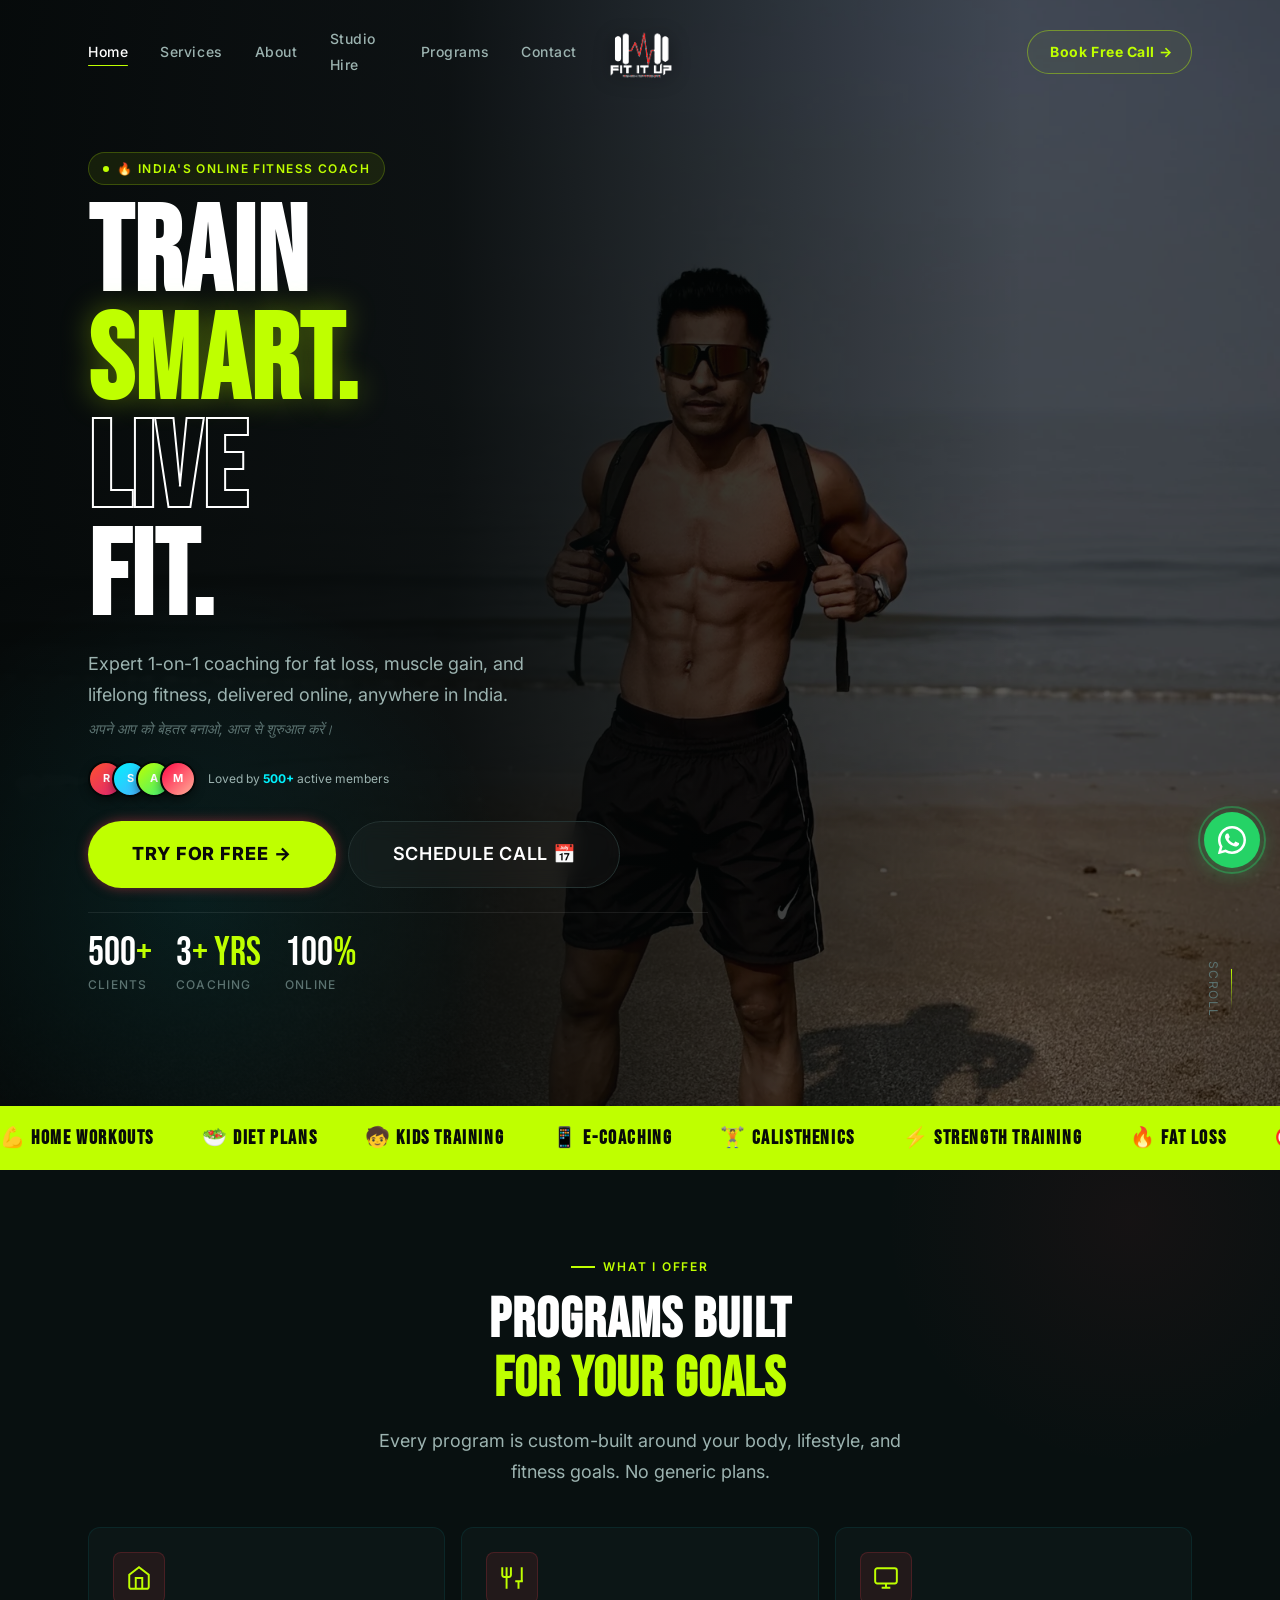
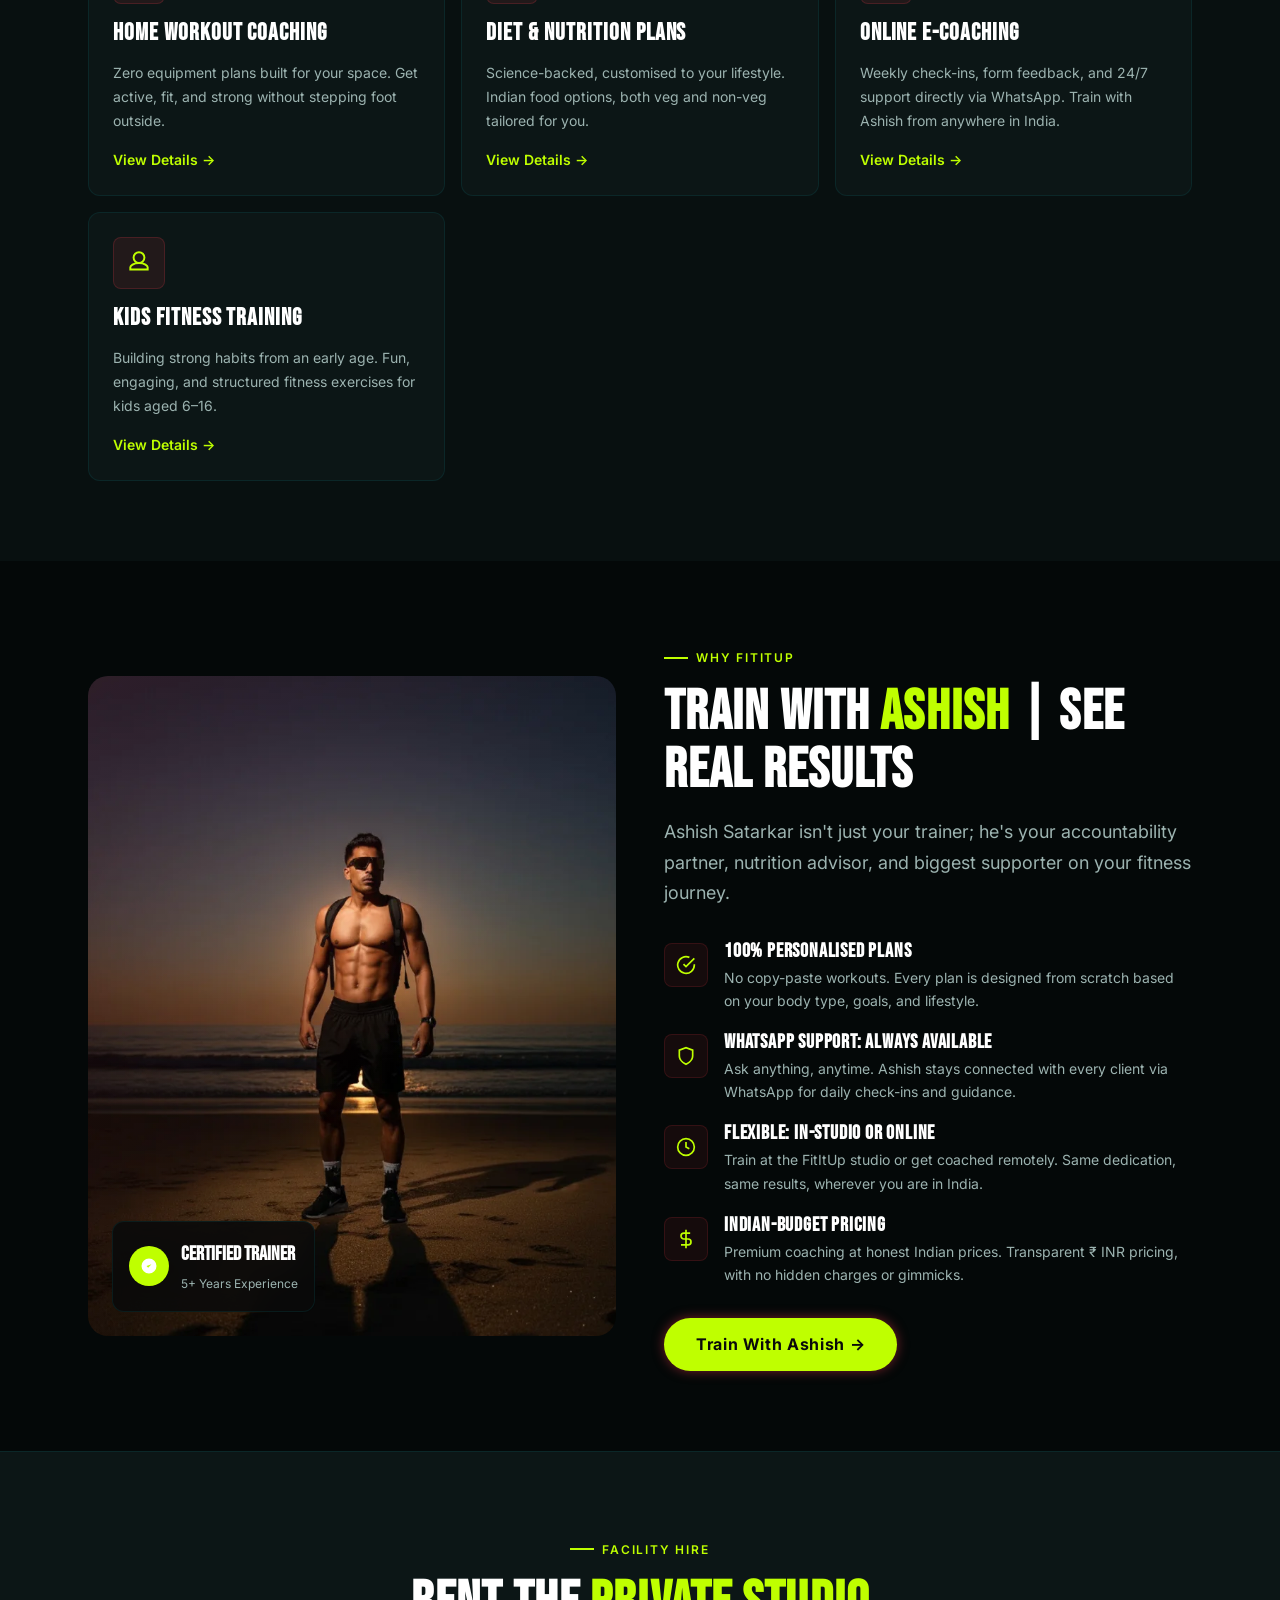
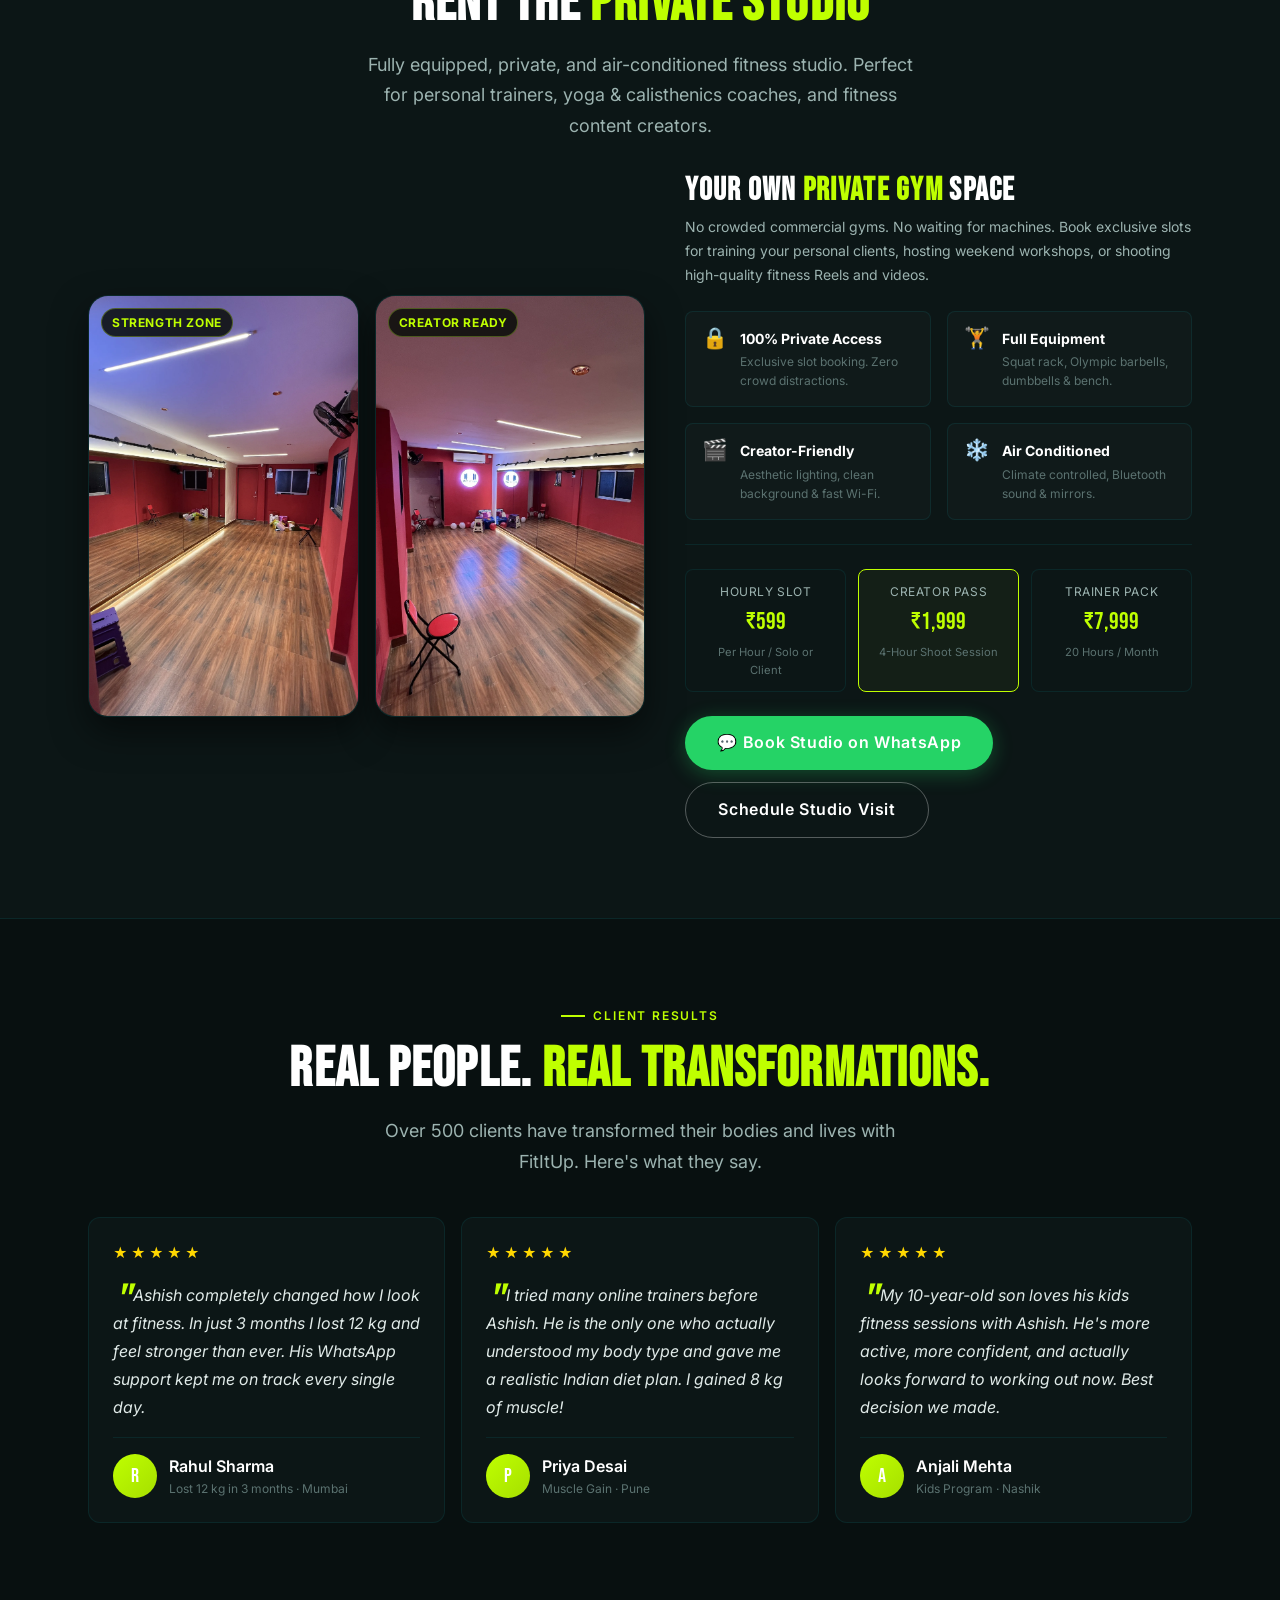
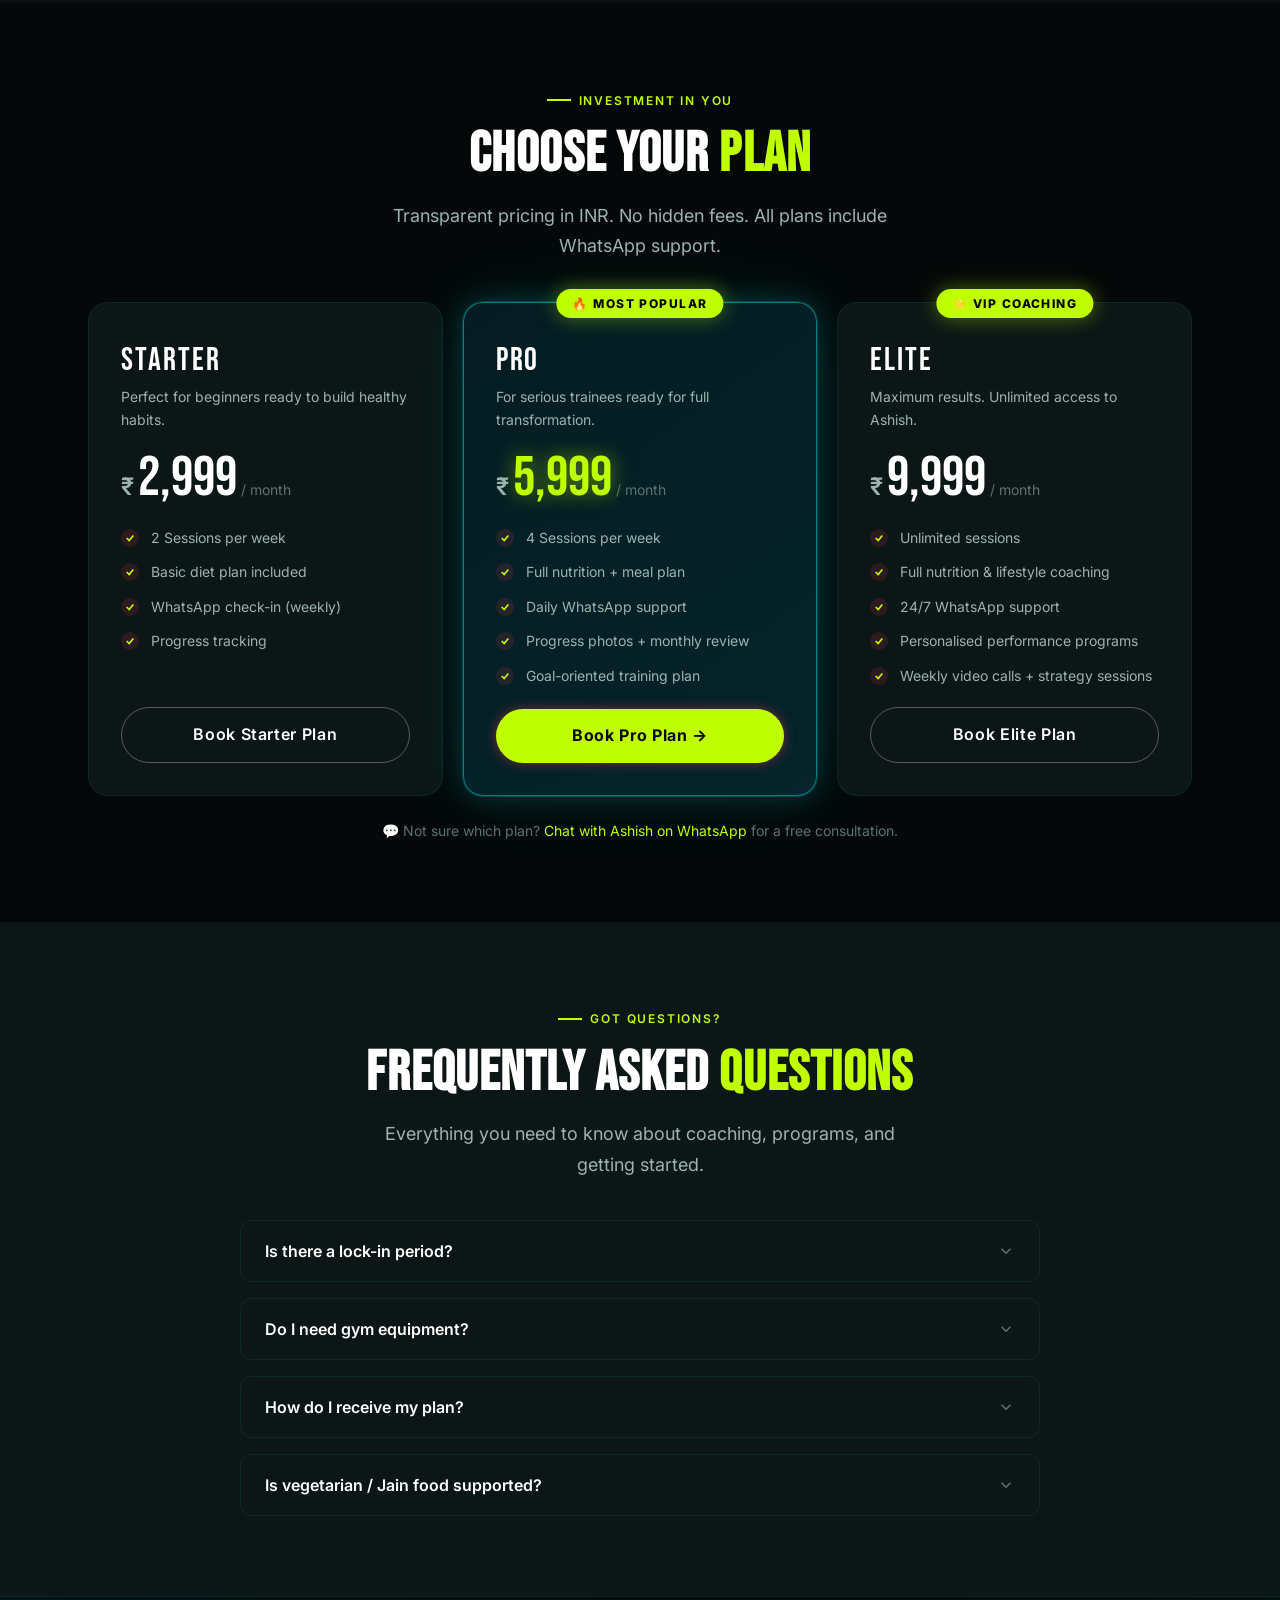
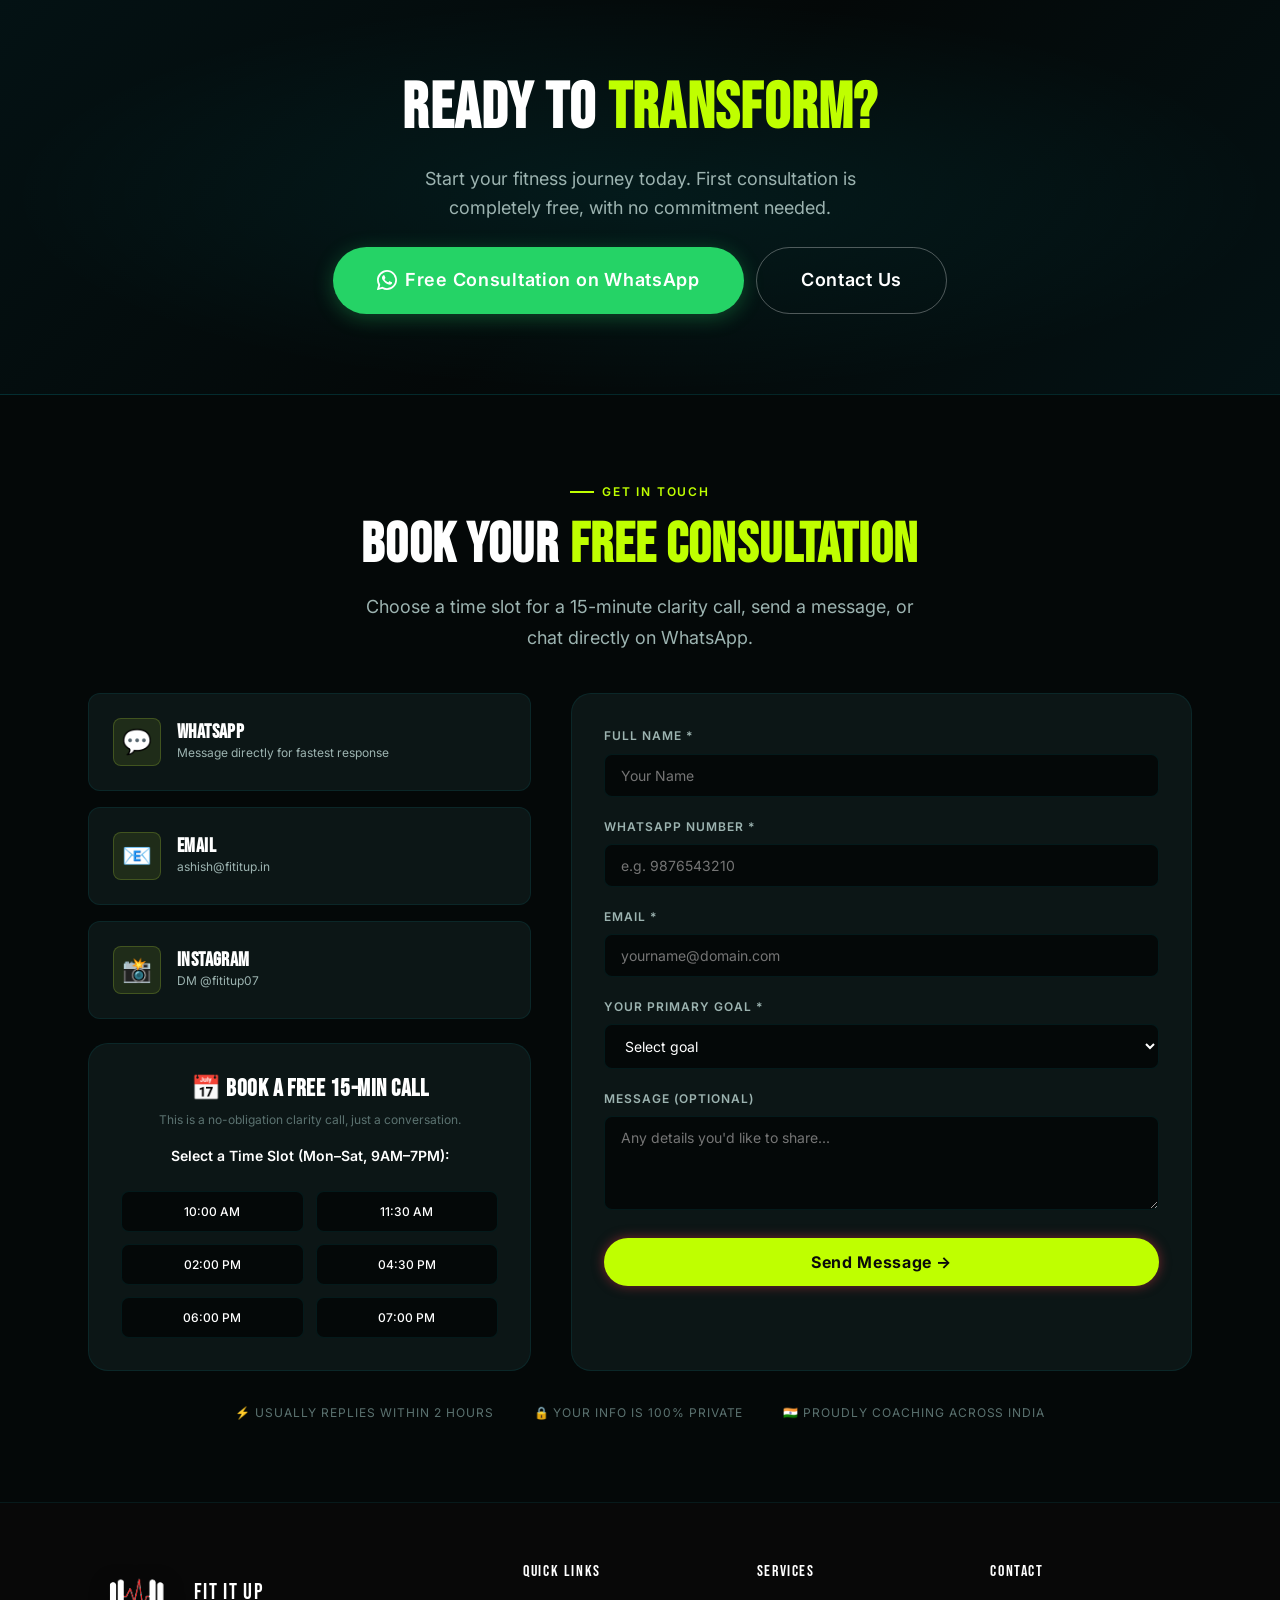
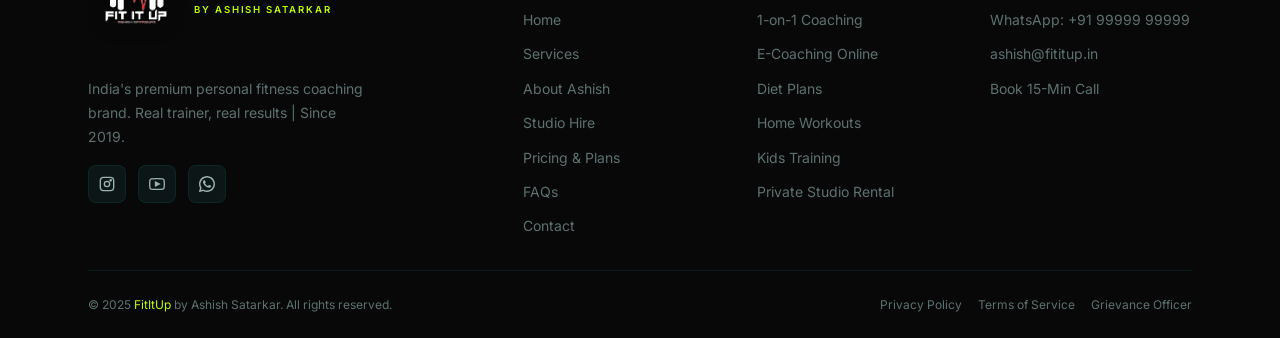
==== index.html @ cb37af74 "Permanently remove opacity 0 so Pricing cards and FAQ items are always 100% visible" ====
<!DOCTYPE html>
<html lang="en">
<head>
  <meta charset="UTF-8" />
  <meta name="viewport" content="width=device-width, initial-scale=1" />
  <meta name="description" content="FitItUp | Personal fitness coaching by Ashish Satarkar. 1-on-1 training, diet plans, home workouts, and e-coaching in India. Start your transformation today." />
  <meta name="keywords" content="personal trainer India, fitness coach, gym trainer, diet plan, home workout, e-coaching, kids fitness, Ashish Satarkar" />
  <meta property="og:title" content="FIT IT UP | Train With Ashish Satarkar" />
  <meta property="og:description" content="India's premium personal fitness coaching brand. Real results, real trainer." />
  <title>FIT IT UP | Personal Fitness Coaching by Ashish Satarkar</title>
  <link rel="preconnect" href="https://fonts.googleapis.com" />
  <link rel="preconnect" href="https://fonts.gstatic.com" crossorigin />
  <link href="https://fonts.googleapis.com/css2?family=Bebas+Neue&family=Inter:wght@300;400;500;600;700;800&display=swap" rel="stylesheet" />
  <link rel="stylesheet" href="style.css" />
</head>
<body>

<!-- ══════════════════════════════════════ NAVBAR ══ -->
<nav class="navbar navbar--transparent" id="navbar" role="navigation" aria-label="Main navigation">
  <div class="container navbar__inner">
    <a href="index.html" class="navbar__logo" aria-label="FitItUp Home">
      <div class="logo-mark" aria-hidden="true">
        <img src="images/fititup-logo.png" alt="Fit It Up Emblem" class="logo-img">
      </div>
    </a>

    <ul class="navbar__links" role="list">
      <li><a href="#hero" class="active">Home</a></li>
      <li><a href="#services">Services</a></li>
      <li><a href="#about">About</a></li>
      <li><a href="#studio">Studio Hire</a></li>
      <li><a href="#pricing">Programs</a></li>
      <li><a href="#contact">Contact</a></li>
    </ul>

    <div class="navbar__cta">
      <a href="#contact" class="btn btn-primary btn-sm">Book Free Call</a>
    </div>

    <button class="navbar__hamburger" id="hamburger" aria-label="Open menu" aria-expanded="false" aria-controls="mobile-menu">
      <span class="hamburger-line"></span>
      <span class="hamburger-line"></span>
      <span class="hamburger-line"></span>
    </button>
  </div>
</nav>

<!-- ══════════════════════════════════════ MOBILE MENU ══ -->
<div class="mobile-menu" id="mobile-menu" aria-hidden="true">
  <nav class="mobile-menu__nav">
    <a href="#hero" class="active">Home <span class="arrow">→</span></a>
    <a href="#services">Services <span class="arrow">→</span></a>
    <a href="#about">About <span class="arrow">→</span></a>
    <a href="#studio">Studio Hire <span class="arrow">→</span></a>
    <a href="#pricing">Programs <span class="arrow">→</span></a>
    <a href="#contact">Contact <span class="arrow">→</span></a>
  </nav>
  <div class="mobile-menu__cta">
    <a href="https://wa.me/919999999999?text=Hi%20Ashish!" class="btn btn-wa" target="_blank" rel="noopener">Chat on WhatsApp</a>
    <a href="#contact" class="btn btn-primary">Book Free Consultation</a>
  </div>
</div>

<!-- ══════════════════════════════════════ HERO ══ -->
<section class="hero" id="hero" aria-label="Hero section">

  <!-- Background Image (Real Portrait Photo - IMG_1365 WebP) -->
  <div class="hero__bg">
    <picture>
      <source srcset="images/ashish-1365.webp" type="image/webp">
      <img
        src="images/ashish-1365.webp"
        alt="Ashish Satarkar | Personal Fitness Trainer, FitItUp"
        fetchpriority="high"
        loading="eager"
      />
    </picture>
  </div>

  <!-- Gradient Overlays for Readability -->
  <div class="hero__overlay" aria-hidden="true"></div>
  <div class="hero__glow" aria-hidden="true"></div>

  <!-- Content Column (Left Side) -->
  <div class="hero__content">
    <div class="container">
      <div class="hero__inner">

        <!-- Eyebrow -->
        <div class="hero__eyebrow" data-animate>
          <span class="hero__eyebrow-dot" aria-hidden="true"></span>
          <span class="hero__eyebrow-text">🔥 India's Online Fitness Coach</span>
        </div>

        <!-- Headline (Stacked) -->
        <h1 class="hero__headline" data-animate data-delay="1">
          TRAIN<br>
          <span class="highlight">SMART.</span><br>
          <span class="outline">LIVE</span><br>
          FIT.
        </h1>

        <!-- Copy -->
        <div data-animate data-delay="2">
          <p class="hero__copy">
            Expert 1-on-1 coaching for fat loss, muscle gain, and lifelong fitness, delivered online, anywhere in India.
          </p>
          <p class="hero__tagline-hindi">अपने आप को बेहतर बनाओ, आज से शुरुआत करें।</p>
        </div>

        <!-- Overlapping Member Avatars -->
        <div class="hero__members" data-animate data-delay="2.5">
          <div class="member-avatars">
            <span class="member-avatar" style="background: linear-gradient(135deg, #FF512F, #DD2476);">R</span>
            <span class="member-avatar" style="background: linear-gradient(135deg, #00F2FE, #4FACFE);">S</span>
            <span class="member-avatar" style="background: linear-gradient(135deg, #BFFF00, #38EF7D);">A</span>
            <span class="member-avatar" style="background: linear-gradient(135deg, #FF0844, #FFB199);">M</span>
          </div>
          <div class="member-text">
            Loved by <strong>500+</strong> active members
          </div>
        </div>

        <!-- CTAs (Pill layout) -->
        <div class="hero__cta" data-animate data-delay="3">
          <a href="https://wa.me/919999999999?text=Hi%20Ashish%2C%20I%20want%20to%20book%20a%20free%20call!"
             class="btn btn-primary btn-lg btn-pill"
             target="_blank"
             rel="noopener noreferrer">
            TRY FOR FREE →
          </a>
          <a href="#contact"
             class="btn btn-outline btn-lg btn-glass"
             rel="noopener noreferrer">
            SCHEDULE CALL 📅
          </a>
        </div>

        <!-- Stats -->
        <div class="hero__stats" data-animate data-delay="4">
          <div class="hero__stat">
            <span class="hero__stat-value" data-count="500">0<span>+</span></span>
            <span class="hero__stat-label">Clients</span>
          </div>
          <div class="hero__stat">
            <span class="hero__stat-value" data-count="3">0<span>+ Yrs</span></span>
            <span class="hero__stat-label">Coaching</span>
          </div>
          <div class="hero__stat">
            <span class="hero__stat-value">100<span>%</span></span>
            <span class="hero__stat-label">Online</span>
          </div>
        </div>

      </div>
    </div>
  </div>

  <!-- Scroll indicator -->
  <div class="hero__scroll" aria-hidden="true">
    <div class="hero__scroll-line"></div>
    <span>Scroll</span>
  </div>

</section>


<!-- ══════════════════════════════════════ MARQUEE BAND ══ -->
<div class="marquee-band" role="marquee" aria-label="Fitness features marquee">
  <div class="marquee-band__inner">
    <span class="marquee-band__item">💪 Home Workouts</span>
    <span class="marquee-band__item">🥗 Diet Plans</span>
    <span class="marquee-band__item">🧒 Kids Training</span>
    <span class="marquee-band__item">📱 E-Coaching</span>
    <span class="marquee-band__item">🏋️ Calisthenics</span>
    <span class="marquee-band__item">⚡ Strength Training</span>
    <span class="marquee-band__item">🔥 Fat Loss</span>
    <span class="marquee-band__item">🎯 Goal-Based Plans</span>
  </div>
  <div class="marquee-band__inner" aria-hidden="true">
    <span class="marquee-band__item">💪 Home Workouts</span>
    <span class="marquee-band__item">🥗 Diet Plans</span>
    <span class="marquee-band__item">🧒 Kids Training</span>
    <span class="marquee-band__item">📱 E-Coaching</span>
    <span class="marquee-band__item">🏋️ Calisthenics</span>
    <span class="marquee-band__item">⚡ Strength Training</span>
    <span class="marquee-band__item">🔥 Fat Loss</span>
    <span class="marquee-band__item">🎯 Goal-Based Plans</span>
  </div>
</div>

<!-- ══════════════════════════════════════ SERVICES ══ -->
<section class="services section" id="services">
  <div class="container">
    <div class="text-center" data-animate>
      <p class="section-label" style="justify-content:center;">What I Offer</p>
      <h2 class="section-title">Programs Built<br><span class="text-red">For Your Goals</span></h2>
      <p class="section-subtitle" style="margin-inline:auto;margin-top:var(--sp-4);">Every program is custom-built around your body, lifestyle, and fitness goals. No generic plans.</p>
    </div>

    <div class="services__grid" data-animate>
      <!-- 1. Home Workout Coaching -->
      <div class="service-card">
        <div class="service-card__icon">
          <svg viewBox="0 0 24 24" fill="none" stroke="currentColor" stroke-width="1.8"><path d="M3 9l9-7 9 7v11a2 2 0 0 1-2 2H5a2 2 0 0 1-2-2z"/><polyline points="9 22 9 12 15 12 15 22"/></svg>
        </div>
        <h3 class="service-card__title">Home Workout Coaching</h3>
        <p class="service-card__desc">Zero equipment plans built for your space. Get active, fit, and strong without stepping foot outside.</p>
        <a href="#pricing" class="service-card__link">View Details →</a>
      </div>

      <!-- 2. Diet & Nutrition Plans -->
      <div class="service-card">
        <div class="service-card__icon">
          <svg viewBox="0 0 24 24" fill="none" stroke="currentColor" stroke-width="1.8"><path d="M3 2v7c0 1.1.9 2 2 2h4a2 2 0 0 0 2-2V2"/><path d="M7 2v20"/><path d="M21 15V2"/><path d="M18 15v7"/><path d="M15 15h7"/></svg>
        </div>
        <h3 class="service-card__title">Diet &amp; Nutrition Plans</h3>
        <p class="service-card__desc">Science-backed, customised to your lifestyle. Indian food options, both veg and non-veg tailored for you.</p>
        <a href="#pricing" class="service-card__link">View Details →</a>
      </div>

      <!-- 3. Online E-Coaching -->
      <div class="service-card">
        <div class="service-card__icon">
          <svg viewBox="0 0 24 24" fill="none" stroke="currentColor" stroke-width="1.8"><rect x="2" y="3" width="20" height="14" rx="2"/><line x1="8" y1="21" x2="16" y2="21"/><line x1="12" y1="17" x2="12" y2="21"/></svg>
        </div>
        <h3 class="service-card__title">Online E-Coaching</h3>
        <p class="service-card__desc">Weekly check-ins, form feedback, and 24/7 support directly via WhatsApp. Train with Ashish from anywhere in India.</p>
        <a href="#pricing" class="service-card__link">View Details →</a>
      </div>

      <!-- 4. Kids Fitness Training -->
      <div class="service-card">
        <div class="service-card__icon">
          <svg viewBox="0 0 24 24" fill="none" stroke="currentColor" stroke-width="1.8"><path d="M12 2a5 5 0 1 0 0 10A5 5 0 0 0 12 2z"/><path d="M12 12c-5.33 0-8 2.67-8 4v2h16v-2c0-1.33-2.67-4-8-4z"/></svg>
        </div>
        <h3 class="service-card__title">Kids Fitness Training</h3>
        <p class="service-card__desc">Building strong habits from an early age. Fun, engaging, and structured fitness exercises for kids aged 6–16.</p>
        <a href="#pricing" class="service-card__link">View Details →</a>
      </div>
    </div>
  </div>
</section>

<!-- ══════════════════════════════════════ WHY CHOOSE US ══ -->
<section class="why section" id="about">
  <div class="container">
    <div class="why__layout">
      <div class="why__image" data-animate="left">
        <picture>
          <source srcset="images/why-fititup.webp" type="image/webp">
          <img src="images/why-fititup.jpg" alt="Coach Ashish Satarkar standing on the beach at sunset" loading="lazy" />
        </picture>
        <div class="why__badge">
          <div class="why__badge-icon">
            <svg width="20" height="20" viewBox="0 0 24 24" fill="white"><path d="M9 12l2 2 4-4m6 2a9 9 0 11-18 0 9 9 0 0118 0z"/></svg>
          </div>
          <div class="why__badge-text">
            <strong>Certified Trainer</strong>
            <span>5+ Years Experience</span>
          </div>
        </div>
      </div>

      <div data-animate="right">
        <p class="section-label">Why FitItUp</p>
        <h2 class="section-title">Train With <span class="text-red">Ashish</span> | See Real Results</h2>
        <p class="section-subtitle" style="margin-bottom:var(--sp-8);">Ashish Satarkar isn't just your trainer; he's your accountability partner, nutrition advisor, and biggest supporter on your fitness journey.</p>

        <div class="why__features">
          <div class="why__feature">
            <div class="why__feature-icon">
              <svg viewBox="0 0 24 24" fill="none" stroke="currentColor" stroke-width="2"><path d="M22 11.08V12a10 10 0 1 1-5.93-9.14"/><polyline points="22 4 12 14.01 9 11.01"/></svg>
            </div>
            <div class="why__feature-body">
              <h4>100% Personalised Plans</h4>
              <p>No copy-paste workouts. Every plan is designed from scratch based on your body type, goals, and lifestyle.</p>
            </div>
          </div>
          <div class="why__feature">
            <div class="why__feature-icon">
              <svg viewBox="0 0 24 24" fill="none" stroke="currentColor" stroke-width="2"><path d="M12 22s8-4 8-10V5l-8-3-8 3v7c0 6 8 10 8 10z"/></svg>
            </div>
            <div class="why__feature-body">
              <h4>WhatsApp Support: Always Available</h4>
              <p>Ask anything, anytime. Ashish stays connected with every client via WhatsApp for daily check-ins and guidance.</p>
            </div>
          </div>
          <div class="why__feature">
            <div class="why__feature-icon">
              <svg viewBox="0 0 24 24" fill="none" stroke="currentColor" stroke-width="2"><circle cx="12" cy="12" r="10"/><polyline points="12 6 12 12 16 14"/></svg>
            </div>
            <div class="why__feature-body">
              <h4>Flexible: In-Studio or Online</h4>
              <p>Train at the FitItUp studio or get coached remotely. Same dedication, same results, wherever you are in India.</p>
            </div>
          </div>
          <div class="why__feature">
            <div class="why__feature-icon">
              <svg viewBox="0 0 24 24" fill="none" stroke="currentColor" stroke-width="2"><line x1="12" y1="1" x2="12" y2="23"/><path d="M17 5H9.5a3.5 3.5 0 0 0 0 7h5a3.5 3.5 0 0 1 0 7H6"/></svg>
            </div>
            <div class="why__feature-body">
              <h4>Indian-Budget Pricing</h4>
              <p>Premium coaching at honest Indian prices. Transparent ₹ INR pricing, with no hidden charges or gimmicks.</p>
            </div>
          </div>
        </div>

        <a href="#contact" class="btn btn-primary" style="margin-top:var(--sp-8);">Train With Ashish →</a>
      </div>
    </div>
  </div>
</section>

<!-- ══════════════════════════════════════ STUDIO RENTAL ══ -->
<section class="section" id="studio" style="background:var(--clr-card);border-top:1px solid var(--clr-border);border-bottom:1px solid var(--clr-border);">
  <div class="container">
    <div class="text-center" data-animate>
      <p class="section-label section-label-center">Facility Hire</p>
      <h2 class="section-title">Rent The <span class="text-red">Private Studio</span></h2>
      <p class="section-subtitle section-subtitle-center">
        Fully equipped, private, and air-conditioned fitness studio. Perfect for personal trainers, yoga &amp; calisthenics coaches, and fitness content creators.
      </p>
    </div>

    <div class="studio-layout">
      <!-- Visual Gallery (studio-1 and studio-2) -->
      <div class="studio-gallery" data-animate="left">
        <div class="studio-img-wrap">
          <span class="studio-badge">Strength Zone</span>
          <img src="images/studio-1.webp" alt="FitItUp Private Training Studio - Squat Rack and Weights" loading="lazy" />
        </div>
        <div class="studio-img-wrap">
          <span class="studio-badge">Creator Ready</span>
          <img src="images/studio-2.webp" alt="FitItUp Studio Facility - Dumbbells, Mirrors and Equipment" loading="lazy" />
        </div>
      </div>

      <!-- Features & Rates -->
      <div data-animate="right">
        <h3 style="font-family:var(--font-heading);font-size:var(--fs-2xl);text-transform:uppercase;letter-spacing:0.04em;">
          Your Own <span style="color:var(--clr-red);">Private Gym</span> Space
        </h3>
        <p style="color:var(--clr-gray-300);font-size:var(--fs-sm);line-height:1.7;margin-top:var(--sp-2);">
          No crowded commercial gyms. No waiting for machines. Book exclusive slots for training your personal clients, hosting weekend workshops, or shooting high-quality fitness Reels and videos.
        </p>

        <!-- Perks Grid -->
        <div class="studio-perks">
          <div class="studio-perk">
            <div class="studio-perk__icon">🔒</div>
            <div>
              <div class="studio-perk__title">100% Private Access</div>
              <div class="studio-perk__desc">Exclusive slot booking. Zero crowd distractions.</div>
            </div>
          </div>
          <div class="studio-perk">
            <div class="studio-perk__icon">🏋️</div>
            <div>
              <div class="studio-perk__title">Full Equipment</div>
              <div class="studio-perk__desc">Squat rack, Olympic barbells, dumbbells &amp; bench.</div>
            </div>
          </div>
          <div class="studio-perk">
            <div class="studio-perk__icon">🎬</div>
            <div>
              <div class="studio-perk__title">Creator-Friendly</div>
              <div class="studio-perk__desc">Aesthetic lighting, clean background &amp; fast Wi-Fi.</div>
            </div>
          </div>
          <div class="studio-perk">
            <div class="studio-perk__icon">❄️</div>
            <div>
              <div class="studio-perk__title">Air Conditioned</div>
              <div class="studio-perk__desc">Climate controlled, Bluetooth sound &amp; mirrors.</div>
            </div>
          </div>
        </div>

        <!-- Rental Pricing Strip -->
        <div class="studio-rate-strip">
          <div class="studio-rate-item">
            <div class="studio-rate-item__title">Hourly Slot</div>
            <div class="studio-rate-item__price">₹599</div>
            <div class="studio-rate-item__unit">Per Hour / Solo or Client</div>
          </div>
          <div class="studio-rate-item highlight">
            <div class="studio-rate-item__title">Creator Pass</div>
            <div class="studio-rate-item__price">₹1,999</div>
            <div class="studio-rate-item__unit">4-Hour Shoot Session</div>
          </div>
          <div class="studio-rate-item">
            <div class="studio-rate-item__title">Trainer Pack</div>
            <div class="studio-rate-item__price">₹7,999</div>
            <div class="studio-rate-item__unit">20 Hours / Month</div>
          </div>
        </div>

        <div style="display:flex;gap:var(--sp-3);flex-wrap:wrap;margin-top:var(--sp-6);">
          <a href="https://wa.me/919999999999?text=Hi%20Ashish%2C%20I%20want%20to%20rent%20the%20FitItUp%20Studio%20for%20a%20session!" 
             class="btn btn-wa" 
             target="_blank" 
             rel="noopener">
            💬 Book Studio on WhatsApp
          </a>
          <a href="#contact" class="btn btn-outline">
            Schedule Studio Visit
          </a>
        </div>
      </div>
    </div>
  </div>
</section>

<!-- ══════════════════════════════════════ TESTIMONIALS ══ -->
<section class="testimonials section" id="testimonials">
  <div class="container">
    <div class="text-center" data-animate>
      <p class="section-label" style="justify-content:center;">Client Results</p>
      <h2 class="section-title">Real People. <span class="text-red">Real Transformations.</span></h2>
      <p class="section-subtitle" style="margin-inline:auto;margin-top:var(--sp-4);">Over 500 clients have transformed their bodies and lives with FitItUp. Here's what they say.</p>
    </div>

    <div class="testimonials__grid">
      <div class="testi-card">
        <div class="testi-card__stars">
          <span>★</span><span>★</span><span>★</span><span>★</span><span>★</span>
        </div>
        <p class="testi-card__quote">Ashish completely changed how I look at fitness. In just 3 months I lost 12 kg and feel stronger than ever. His WhatsApp support kept me on track every single day.</p>
        <div class="testi-card__author">
          <div class="testi-card__avatar">R</div>
          <div>
            <div class="testi-card__name">Rahul Sharma</div>
            <div class="testi-card__meta">Lost 12 kg in 3 months · Mumbai</div>
          </div>
        </div>
      </div>

      <div class="testi-card">
        <div class="testi-card__stars">
          <span>★</span><span>★</span><span>★</span><span>★</span><span>★</span>
        </div>
        <p class="testi-card__quote">I tried many online trainers before Ashish. He is the only one who actually understood my body type and gave me a realistic Indian diet plan. I gained 8 kg of muscle!</p>
        <div class="testi-card__author">
          <div class="testi-card__avatar">P</div>
          <div>
            <div class="testi-card__name">Priya Desai</div>
            <div class="testi-card__meta">Muscle Gain · Pune</div>
          </div>
        </div>
      </div>

      <div class="testi-card">
        <div class="testi-card__stars">
          <span>★</span><span>★</span><span>★</span><span>★</span><span>★</span>
        </div>
        <p class="testi-card__quote">My 10-year-old son loves his kids fitness sessions with Ashish. He's more active, more confident, and actually looks forward to working out now. Best decision we made.</p>
        <div class="testi-card__author">
          <div class="testi-card__avatar">A</div>
          <div>
            <div class="testi-card__name">Anjali Mehta</div>
            <div class="testi-card__meta">Kids Program · Nashik</div>
          </div>
        </div>
      </div>
    </div>
  </div>
</section>

<!-- ══════════════════════════════════════ PRICING PREVIEW ══ -->
<section class="pricing section" id="pricing">
  <div class="container">
    <div class="text-center" data-animate>
      <p class="section-label" style="justify-content:center;">Investment In You</p>
      <h2 class="section-title">Choose Your <span class="text-red">Plan</span></h2>
      <p class="section-subtitle" style="margin-inline:auto;margin-top:var(--sp-4);">Transparent pricing in INR. No hidden fees. All plans include WhatsApp support.</p>
    </div>

    <div class="pricing__grid">
      <!-- Starter -->
      <div class="pricing-card">
        <div>
          <div class="pricing-card__name">Starter</div>
          <div class="pricing-card__desc">Perfect for beginners ready to build healthy habits.</div>
        </div>
        <div class="pricing-card__price">
          <span class="currency">₹</span>
          <span class="amount">2,999</span>
          <span class="period">/ month</span>
        </div>
        <ul class="pricing-card__features">
          <li class="pricing-card__feature">
            <span class="check"><svg viewBox="0 0 12 12" fill="none" stroke="currentColor" stroke-width="2"><polyline points="2,6 5,9 10,3"/></svg></span>
            2 Sessions per week
          </li>
          <li class="pricing-card__feature">
            <span class="check"><svg viewBox="0 0 12 12" fill="none" stroke="currentColor" stroke-width="2"><polyline points="2,6 5,9 10,3"/></svg></span>
            Basic diet plan included
          </li>
          <li class="pricing-card__feature">
            <span class="check"><svg viewBox="0 0 12 12" fill="none" stroke="currentColor" stroke-width="2"><polyline points="2,6 5,9 10,3"/></svg></span>
            WhatsApp check-in (weekly)
          </li>
          <li class="pricing-card__feature">
            <span class="check"><svg viewBox="0 0 12 12" fill="none" stroke="currentColor" stroke-width="2"><polyline points="2,6 5,9 10,3"/></svg></span>
            Progress tracking
          </li>
        </ul>
        <a href="https://wa.me/919999999999?text=Hi%20Ashish%2C%20I%27m%20interested%20in%20the%20Starter%20Plan!" class="btn btn-outline" target="_blank" rel="noopener">Book Starter Plan</a>
      </div>

      <!-- Pro — Featured -->
      <div class="pricing-card pricing-card--featured">
        <div class="pricing-card__badge">🔥 Most Popular</div>
        <div>
          <div class="pricing-card__name">Pro</div>
          <div class="pricing-card__desc">For serious trainees ready for full transformation.</div>
        </div>
        <div class="pricing-card__price">
          <span class="currency">₹</span>
          <span class="amount">5,999</span>
          <span class="period">/ month</span>
        </div>
        <ul class="pricing-card__features">
          <li class="pricing-card__feature">
            <span class="check"><svg viewBox="0 0 12 12" fill="none" stroke="currentColor" stroke-width="2"><polyline points="2,6 5,9 10,3"/></svg></span>
            4 Sessions per week
          </li>
          <li class="pricing-card__feature">
            <span class="check"><svg viewBox="0 0 12 12" fill="none" stroke="currentColor" stroke-width="2"><polyline points="2,6 5,9 10,3"/></svg></span>
            Full nutrition + meal plan
          </li>
          <li class="pricing-card__feature">
            <span class="check"><svg viewBox="0 0 12 12" fill="none" stroke="currentColor" stroke-width="2"><polyline points="2,6 5,9 10,3"/></svg></span>
            Daily WhatsApp support
          </li>
          <li class="pricing-card__feature">
            <span class="check"><svg viewBox="0 0 12 12" fill="none" stroke="currentColor" stroke-width="2"><polyline points="2,6 5,9 10,3"/></svg></span>
            Progress photos + monthly review
          </li>
          <li class="pricing-card__feature">
            <span class="check"><svg viewBox="0 0 12 12" fill="none" stroke="currentColor" stroke-width="2"><polyline points="2,6 5,9 10,3"/></svg></span>
            Goal-oriented training plan
          </li>
        </ul>
        <a href="https://wa.me/919999999999?text=Hi%20Ashish%2C%20I%27m%20interested%20in%20the%20Pro%20Plan!" class="btn btn-primary" target="_blank" rel="noopener">Book Pro Plan →</a>
      </div>

      <!-- Elite -->
      <div class="pricing-card">
        <div class="pricing-card__badge">⭐ VIP Coaching</div>
        <div>
          <div class="pricing-card__name">Elite</div>
          <div class="pricing-card__desc">Maximum results. Unlimited access to Ashish.</div>
        </div>
        <div class="pricing-card__price">
          <span class="currency">₹</span>
          <span class="amount">9,999</span>
          <span class="period">/ month</span>
        </div>
        <ul class="pricing-card__features">
          <li class="pricing-card__feature">
            <span class="check"><svg viewBox="0 0 12 12" fill="none" stroke="currentColor" stroke-width="2"><polyline points="2,6 5,9 10,3"/></svg></span>
            Unlimited sessions
          </li>
          <li class="pricing-card__feature">
            <span class="check"><svg viewBox="0 0 12 12" fill="none" stroke="currentColor" stroke-width="2"><polyline points="2,6 5,9 10,3"/></svg></span>
            Full nutrition &amp; lifestyle coaching
          </li>
          <li class="pricing-card__feature">
            <span class="check"><svg viewBox="0 0 12 12" fill="none" stroke="currentColor" stroke-width="2"><polyline points="2,6 5,9 10,3"/></svg></span>
            24/7 WhatsApp support
          </li>
          <li class="pricing-card__feature">
            <span class="check"><svg viewBox="0 0 12 12" fill="none" stroke="currentColor" stroke-width="2"><polyline points="2,6 5,9 10,3"/></svg></span>
            Personalised performance programs
          </li>
          <li class="pricing-card__feature">
            <span class="check"><svg viewBox="0 0 12 12" fill="none" stroke="currentColor" stroke-width="2"><polyline points="2,6 5,9 10,3"/></svg></span>
            Weekly video calls + strategy sessions
          </li>
        </ul>
        <a href="https://wa.me/919999999999?text=Hi%20Ashish%2C%20I%27m%20interested%20in%20the%20Elite%20Plan!" class="btn btn-outline" target="_blank" rel="noopener">Book Elite Plan</a>
      </div>
    </div>

    <p class="text-center text-muted" style="margin-top:var(--sp-6);font-size:var(--fs-sm);">
      💬 Not sure which plan? <a href="https://wa.me/919999999999?text=Hi%20Ashish%2C%20help%20me%20choose%20the%20right%20plan!" style="color:var(--clr-red);" target="_blank" rel="noopener">Chat with Ashish on WhatsApp</a> for a free consultation.
    </p>
  </div>
</section>

<!-- ══════════════════════════════════════ FAQs ══ -->
<section class="section" id="faq" style="background:var(--clr-card);">
  <div class="container">
    <div class="text-center" data-animate>
      <p class="section-label" style="justify-content:center;">Got Questions?</p>
      <h2 class="section-title">Frequently Asked <span class="text-red">Questions</span></h2>
      <p class="section-subtitle" style="margin-inline:auto;margin-top:var(--sp-4);">Everything you need to know about coaching, programs, and getting started.</p>
    </div>

    <div class="faq-list">
      <!-- FAQ 1 -->
      <div class="faq-item">
        <button class="faq-trigger" onclick="toggleFaq(this)">
          Is there a lock-in period?
          <svg viewBox="0 0 24 24" fill="none" stroke="currentColor" stroke-width="2"><polyline points="6 9 12 15 18 9"/></svg>
        </button>
        <div class="faq-panel">
          <div class="faq-content">
            No, there is absolutely no lock-in period. You pay on a monthly subscription basis and can cancel anytime after your current month expires.
          </div>
        </div>
      </div>

      <!-- FAQ 2 -->
      <div class="faq-item">
        <button class="faq-trigger" onclick="toggleFaq(this)">
          Do I need gym equipment?
          <svg viewBox="0 0 24 24" fill="none" stroke="currentColor" stroke-width="2"><polyline points="6 9 12 15 18 9"/></svg>
        </button>
        <div class="faq-panel">
          <div class="faq-content">
            No gym equipment is required. All programs can be adapted entirely to home environments using bodyweight and minimal items like resistance bands.
          </div>
        </div>
      </div>

      <!-- FAQ 3 -->
      <div class="faq-item">
        <button class="faq-trigger" onclick="toggleFaq(this)">
          How do I receive my plan?
          <svg viewBox="0 0 24 24" fill="none" stroke="currentColor" stroke-width="2"><polyline points="6 9 12 15 18 9"/></svg>
        </button>
        <div class="faq-panel">
          <div class="faq-content">
            You will receive your customized diet and workout charts via WhatsApp and as a PDF document within 48 hours of completing your onboarding consultation.
          </div>
        </div>
      </div>

      <!-- FAQ 4 -->
      <div class="faq-item">
        <button class="faq-trigger" onclick="toggleFaq(this)">
          Is vegetarian / Jain food supported?
          <svg viewBox="0 0 24 24" fill="none" stroke="currentColor" stroke-width="2"><polyline points="6 9 12 15 18 9"/></svg>
        </button>
        <div class="faq-panel">
          <div class="faq-content">
            Yes, 100%! All diet plans are built around authentic Indian home-cooked meals including vegetarian, eggetarian, Jain, and non-vegetarian preferences.
          </div>
        </div>
      </div>
    </div>
  </div>
</section>

<!-- ══════════════════════════════════════ CTA BANNER ══ -->
<section class="cta-banner section">
  <div class="container cta-banner__inner" data-animate>
    <h2 class="cta-banner__title">Ready To <span>Transform?</span></h2>
    <p class="cta-banner__sub">Start your fitness journey today. First consultation is completely free, with no commitment needed.</p>
    <div class="cta-banner__buttons">
      <a href="https://wa.me/919999999999?text=Hi%20Ashish%2C%20I%20want%20a%20free%20consultation!" class="btn btn-wa btn-lg" target="_blank" rel="noopener">
        <svg width="20" height="20" viewBox="0 0 24 24" fill="currentColor"><path d="M17.472 14.382c-.297-.149-1.758-.867-2.03-.967-.273-.099-.471-.148-.67.15-.197.297-.767.966-.94 1.164-.173.199-.347.223-.644.075-.297-.15-1.255-.463-2.39-1.475-.883-.788-1.48-1.761-1.653-2.059-.173-.297-.018-.458.13-.606.134-.133.298-.347.446-.52.149-.174.198-.298.298-.497.099-.198.05-.371-.025-.52-.075-.149-.669-1.612-.916-2.207-.242-.579-.487-.5-.669-.51-.173-.008-.371-.01-.57-.01-.198 0-.52.074-.792.372-.272.297-1.04 1.016-1.04 2.479 0 1.462 1.065 2.875 1.213 3.074.149.198 2.096 3.2 5.077 4.487.709.306 1.262.489 1.694.625.712.227 1.36.195 1.871.118.571-.085 1.758-.719 2.006-1.413.248-.694.248-1.289.173-1.413-.074-.124-.272-.198-.57-.347z"/><path d="M12 0C5.373 0 0 5.373 0 12c0 2.123.554 4.122 1.524 5.862L.057 23.43a.5.5 0 0 0 .614.614l5.568-1.467A11.945 11.945 0 0 0 12 24c6.627 0 12-5.373 12-12S18.627 0 12 0zm0 21.818a9.818 9.818 0 0 1-5.004-1.37l-.36-.213-3.722.981.998-3.647-.234-.376A9.818 9.818 0 1 1 12 21.818z"/></svg>
        Free Consultation on WhatsApp
      </a>
      <a href="#contact" class="btn btn-outline btn-lg">Contact Us</a>
    </div>
  </div>
</section>

<!-- ══════════════════════════════════════ CONTACT & BOOKING ══ -->
<section class="section" id="contact" style="background:var(--clr-bg);">
  <div class="container">
    <div class="text-center" data-animate style="margin-bottom:var(--sp-10);">
      <p class="section-label" style="justify-content:center;">Get In Touch</p>
      <h2 class="section-title">Book Your <span class="text-red">Free Consultation</span></h2>
      <p class="section-subtitle" style="margin-inline:auto;margin-top:var(--sp-4);">Choose a time slot for a 15-minute clarity call, send a message, or chat directly on WhatsApp.</p>
    </div>

    <div class="contact-layout">
      <!-- Left Column: Methods & Calendar Widget -->
      <div style="display:flex;flex-direction:column;gap:var(--sp-6);" data-animate="left">
        <div class="contact-methods">
          <a href="https://wa.me/919999999999?text=Hi%20Ashish!" class="method-card" target="_blank" rel="noopener">
            <div class="method-card__icon">💬</div>
            <div class="method-card__body">
              <h3>WhatsApp</h3>
              <p>Message directly for fastest response</p>
            </div>
          </a>
          <a href="mailto:ashish@fititup.in" class="method-card">
            <div class="method-card__icon">📧</div>
            <div class="method-card__body">
              <h3>Email</h3>
              <p>ashish@fititup.in</p>
            </div>
          </a>
          <a href="https://instagram.com/fititup07" class="method-card" target="_blank" rel="noopener">
            <div class="method-card__icon">📸</div>
            <div class="method-card__body">
              <h3>Instagram</h3>
              <p>DM @fititup07</p>
            </div>
          </a>
        </div>

        <!-- Booking Widget -->
        <div class="booking-widget">
          <h3>📅 Book a Free 15-Min Call</h3>
          <p class="text-muted" style="font-size:var(--fs-xs);margin-bottom:var(--sp-4);">This is a no-obligation clarity call, just a conversation.</p>
          <p style="font-size:var(--fs-sm);font-weight:var(--fw-semi);">Select a Time Slot (Mon–Sat, 9AM–7PM):</p>
          <div class="booking-widget__grid">
            <button class="time-slot-btn" onclick="selectSlot(this)">10:00 AM</button>
            <button class="time-slot-btn" onclick="selectSlot(this)">11:30 AM</button>
            <button class="time-slot-btn" onclick="selectSlot(this)">02:00 PM</button>
            <button class="time-slot-btn" onclick="selectSlot(this)">04:30 PM</button>
            <button class="time-slot-btn" onclick="selectSlot(this)">06:00 PM</button>
            <button class="time-slot-btn" onclick="selectSlot(this)">07:00 PM</button>
          </div>
          <button class="btn btn-primary btn-sm" id="book-slot-cta" style="width:100%;margin-top:var(--sp-5);display:none;" onclick="confirmBooking()">Confirm Slot</button>
        </div>
      </div>

      <!-- Right Column: Form -->
      <div class="contact-card" data-animate="right" data-delay="1">
        <form id="contact-form" onsubmit="handleFormSubmit(event)">
          <div class="form-group">
            <label for="fname">Full Name *</label>
            <input type="text" id="fname" class="form-input" placeholder="Your Name" required />
          </div>
          <div class="form-group">
            <label for="wa-num">WhatsApp Number *</label>
            <input type="tel" id="wa-num" class="form-input" placeholder="e.g. 9876543210" inputmode="numeric" required />
          </div>
          <div class="form-group">
            <label for="email">Email *</label>
            <input type="email" id="email" class="form-input" placeholder="yourname@domain.com" required />
          </div>
          <div class="form-group">
            <label for="goal">Your Primary Goal *</label>
            <select id="goal" class="form-input" required>
              <option value="" disabled selected>Select goal</option>
              <option value="Fat Loss">Fat Loss</option>
              <option value="Muscle Gain">Muscle Gain</option>
              <option value="General Fitness">General Fitness</option>
              <option value="Kids Training">Kids Training</option>
              <option value="Diet Plan Only">Diet Plan Only</option>
              <option value="Studio Rental / Shoot">Studio Rental / Shoot</option>
              <option value="Not Sure">Not Sure</option>
            </select>
          </div>
          <div class="form-group">
            <label for="message">Message (Optional)</label>
            <textarea id="message" class="form-input" rows="4" placeholder="Any details you'd like to share..."></textarea>
          </div>
          <button type="submit" class="btn btn-primary" style="width:100%;margin-top:var(--sp-2);">Send Message →</button>
        </form>

        <div class="success-state" id="form-success">
          <svg viewBox="0 0 24 24" fill="none" stroke="currentColor" stroke-width="2">
            <path d="M22 11.08V12a10 10 0 1 1-5.93-9.14"/><polyline points="22 4 12 14.01 9 11.01"/>
          </svg>
          <h3>Opening WhatsApp...</h3>
          <p style="margin-bottom:var(--sp-4);">Your consultation details are ready! If WhatsApp did not open automatically, tap below:</p>
          <a id="success-wa-btn" href="#" class="btn btn-wa" target="_blank" rel="noopener" style="display:inline-flex;margin-inline:auto;">
            💬 Continue to WhatsApp
          </a>
        </div>
      </div>
    </div>

    <!-- Trust indicators -->
    <div class="contact-trust">
      <div>⚡ Usually replies within 2 hours</div>
      <div>🔒 Your info is 100% private</div>
      <div>🇮🇳 Proudly coaching across India</div>
    </div>
  </div>
</section>

<!-- ══════════════════════════════════════ FOOTER ══ -->
<footer class="footer" id="footer">
  <div class="container">
    <div class="footer__grid">
      <!-- Brand -->
      <div class="footer__brand">
        <a href="#hero" class="navbar__logo" style="margin-bottom:var(--sp-4);display:inline-flex;">
          <div class="logo-mark"><img src="images/fititup-logo.png" alt="Fit It Up Emblem" class="logo-img"></div>
          <div class="logo-text"><span class="logo-text__main">Fit It Up</span><span class="logo-text__sub">By Ashish Satarkar</span></div>
        </a>
        <p>India's premium personal fitness coaching brand. Real trainer, real results | Since 2019.</p>
        <div class="footer__socials">
          <a href="#" class="footer__social-link" aria-label="Instagram">
            <svg viewBox="0 0 24 24" fill="none" stroke="currentColor" stroke-width="2"><rect x="2" y="2" width="20" height="20" rx="5"/><circle cx="12" cy="12" r="4"/><circle cx="17.5" cy="6.5" r="1" fill="currentColor"/></svg>
          </a>
          <a href="#" class="footer__social-link" aria-label="YouTube">
            <svg viewBox="0 0 24 24" fill="none" stroke="currentColor" stroke-width="2"><path d="M22.54 6.42a2.78 2.78 0 0 0-1.95-1.96C18.88 4 12 4 12 4s-6.88 0-8.59.46a2.78 2.78 0 0 0-1.95 1.96A29 29 0 0 0 1 12a29 29 0 0 0 .46 5.58A2.78 2.78 0 0 0 3.41 19.6C5.12 20 12 20 12 20s6.88 0 8.59-.46a2.78 2.78 0 0 0 1.95-1.95A29 29 0 0 0 23 12a29 29 0 0 0-.46-5.58z"/><polygon points="9.75 15.02 15.5 12 9.75 8.98 9.75 15.02" fill="currentColor"/></svg>
          </a>
          <a href="https://wa.me/919999999999" class="footer__social-link" aria-label="WhatsApp" target="_blank" rel="noopener">
            <svg viewBox="0 0 24 24" fill="currentColor"><path d="M17.472 14.382c-.297-.149-1.758-.867-2.03-.967-.273-.099-.471-.148-.67.15-.197.297-.767.966-.94 1.164-.173.199-.347.223-.644.075-.297-.15-1.255-.463-2.39-1.475-.883-.788-1.48-1.761-1.653-2.059-.173-.297-.018-.458.13-.606.134-.133.298-.347.446-.52.149-.174.198-.298.298-.497.099-.198.05-.371-.025-.52-.075-.149-.669-1.612-.916-2.207-.242-.579-.487-.5-.669-.51-.173-.008-.371-.01-.57-.01-.198 0-.52.074-.792.372-.272.297-1.04 1.016-1.04 2.479 0 1.462 1.065 2.875 1.213 3.074.149.198 2.096 3.2 5.077 4.487.709.306 1.262.489 1.694.625.712.227 1.36.195 1.871.118.571-.085 1.758-.719 2.006-1.413.248-.694.248-1.289.173-1.413-.074-.124-.272-.198-.57-.347z"/><path d="M12 0C5.373 0 0 5.373 0 12c0 2.123.554 4.122 1.524 5.862L.057 23.43a.5.5 0 0 0 .614.614l5.568-1.467A11.945 11.945 0 0 0 12 24c6.627 0 12-5.373 12-12S18.627 0 12 0zm0 21.818a9.818 9.818 0 0 1-5.004-1.37l-.36-.213-3.722.981.998-3.647-.234-.376A9.818 9.818 0 1 1 12 21.818z"/></svg>
          </a>
        </div>
      </div>

      <!-- Quick Links -->
      <div class="footer__col" id="footer-links">
        <div class="footer__col-title" onclick="toggleFooterCol('footer-links')">
          Quick Links
          <svg class="chevron" viewBox="0 0 24 24" fill="none" stroke="currentColor" stroke-width="2"><polyline points="6 9 12 15 18 9"/></svg>
        </div>
        <div class="footer__col-links">
          <a href="#hero">Home</a>
          <a href="#services">Services</a>
          <a href="#about">About Ashish</a>
          <a href="#studio">Studio Hire</a>
          <a href="#pricing">Pricing &amp; Plans</a>
          <a href="#faq">FAQs</a>
          <a href="#contact">Contact</a>
        </div>
      </div>

      <!-- Services -->
      <div class="footer__col" id="footer-services">
        <div class="footer__col-title" onclick="toggleFooterCol('footer-services')">
          Services
          <svg class="chevron" viewBox="0 0 24 24" fill="none" stroke="currentColor" stroke-width="2"><polyline points="6 9 12 15 18 9"/></svg>
        </div>
        <div class="footer__col-links">
          <a href="#services">1-on-1 Coaching</a>
          <a href="#services">E-Coaching Online</a>
          <a href="#services">Diet Plans</a>
          <a href="#services">Home Workouts</a>
          <a href="#services">Kids Training</a>
          <a href="#studio">Private Studio Rental</a>
        </div>
      </div>

      <!-- Contact -->
      <div class="footer__col" id="footer-contact">
        <div class="footer__col-title" onclick="toggleFooterCol('footer-contact')">
          Contact
          <svg class="chevron" viewBox="0 0 24 24" fill="none" stroke="currentColor" stroke-width="2"><polyline points="6 9 12 15 18 9"/></svg>
        </div>
        <div class="footer__col-links">
          <a href="https://wa.me/919999999999" target="_blank" rel="noopener">WhatsApp: +91 99999 99999</a>
          <a href="mailto:ashish@fititup.in">ashish@fititup.in</a>
          <a href="#contact">Book 15-Min Call</a>
        </div>
      </div>
    </div>

    <div class="footer__bottom">
      <p class="footer__copyright">© 2025 <span>FitItUp</span> by Ashish Satarkar. All rights reserved.</p>
      <div class="footer__policy-links">
        <a href="#">Privacy Policy</a>
        <a href="#">Terms of Service</a>
        <a href="#">Grievance Officer</a>
      </div>
    </div>
  </div>
</footer>

<a href="https://wa.me/919999999999" class="wa-float" target="_blank" rel="noopener" aria-label="WhatsApp">
  <svg viewBox="0 0 24 24" fill="white"><path d="M17.472 14.382c-.297-.149-1.758-.867-2.03-.967-.273-.099-.471-.148-.67.15-.197.297-.767.966-.94 1.164-.173.199-.347.223-.644.075-.297-.15-1.255-.463-2.39-1.475-.883-.788-1.48-1.761-1.653-2.059-.173-.297-.018-.458.13-.606.134-.133.298-.347.446-.52.149-.174.198-.298.298-.497.099-.198.05-.371-.025-.52-.075-.149-.669-1.612-.916-2.207-.242-.579-.487-.5-.669-.51-.173-.008-.371-.01-.57-.01-.198 0-.52.074-.792.372-.272.297-1.04 1.016-1.04 2.479 0 1.462 1.065 2.875 1.213 3.074.149.198 2.096 3.2 5.077 4.487.709.306 1.262.489 1.694.625.712.227 1.36.195 1.871.118.571-.085 1.758-.719 2.006-1.413.248-.694.248-1.289.173-1.413-.074-.124-.272-.198-.57-.347z"/><path d="M12 0C5.373 0 0 5.373 0 12c0 2.123.554 4.122 1.524 5.862L.057 23.43a.5.5 0 0 0 .614.614l5.568-1.467A11.945 11.945 0 0 0 12 24c6.627 0 12-5.373 12-12S18.627 0 12 0zm0 21.818a9.818 9.818 0 0 1-5.004-1.37l-.36-.213-3.722.981.998-3.647-.234-.376A9.818 9.818 0 1 1 12 21.818z"/></svg>
</a>

<script src="js/cms-store.js"></script>
<script src="js/app.js"></script>
<script>
  function toggleFooterCol(id) {
    const col = document.getElementById(id);
    if (window.innerWidth < 768) {
      col.classList.toggle('is-open');
    }
  }
</script>
</body>
</html>
---- style.css ----
/* ============================================================
   FIT IT UP — Global Stylesheet
   style.css
   ============================================================ */

@import url('css/style.css');
@import url('css/navbar.css');
@import url('css/hero.css');
@import url('css/sections.css');
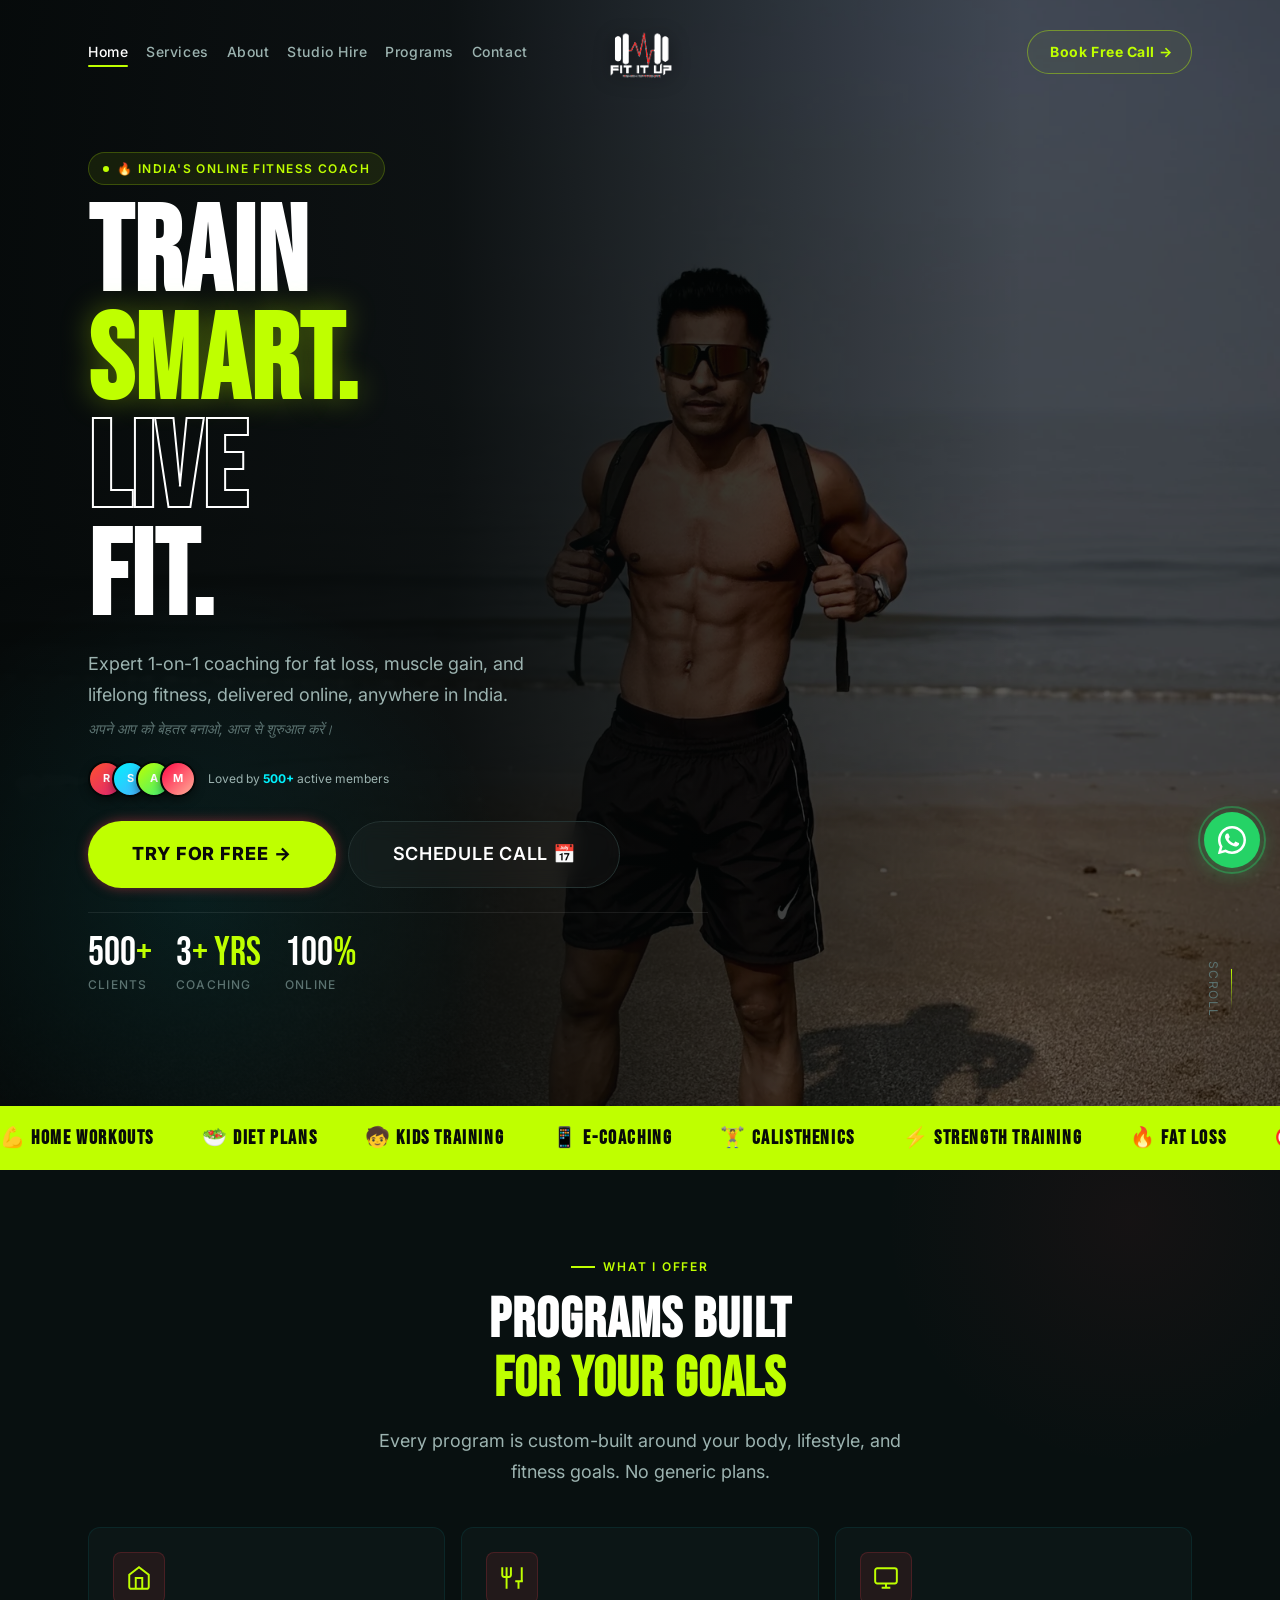
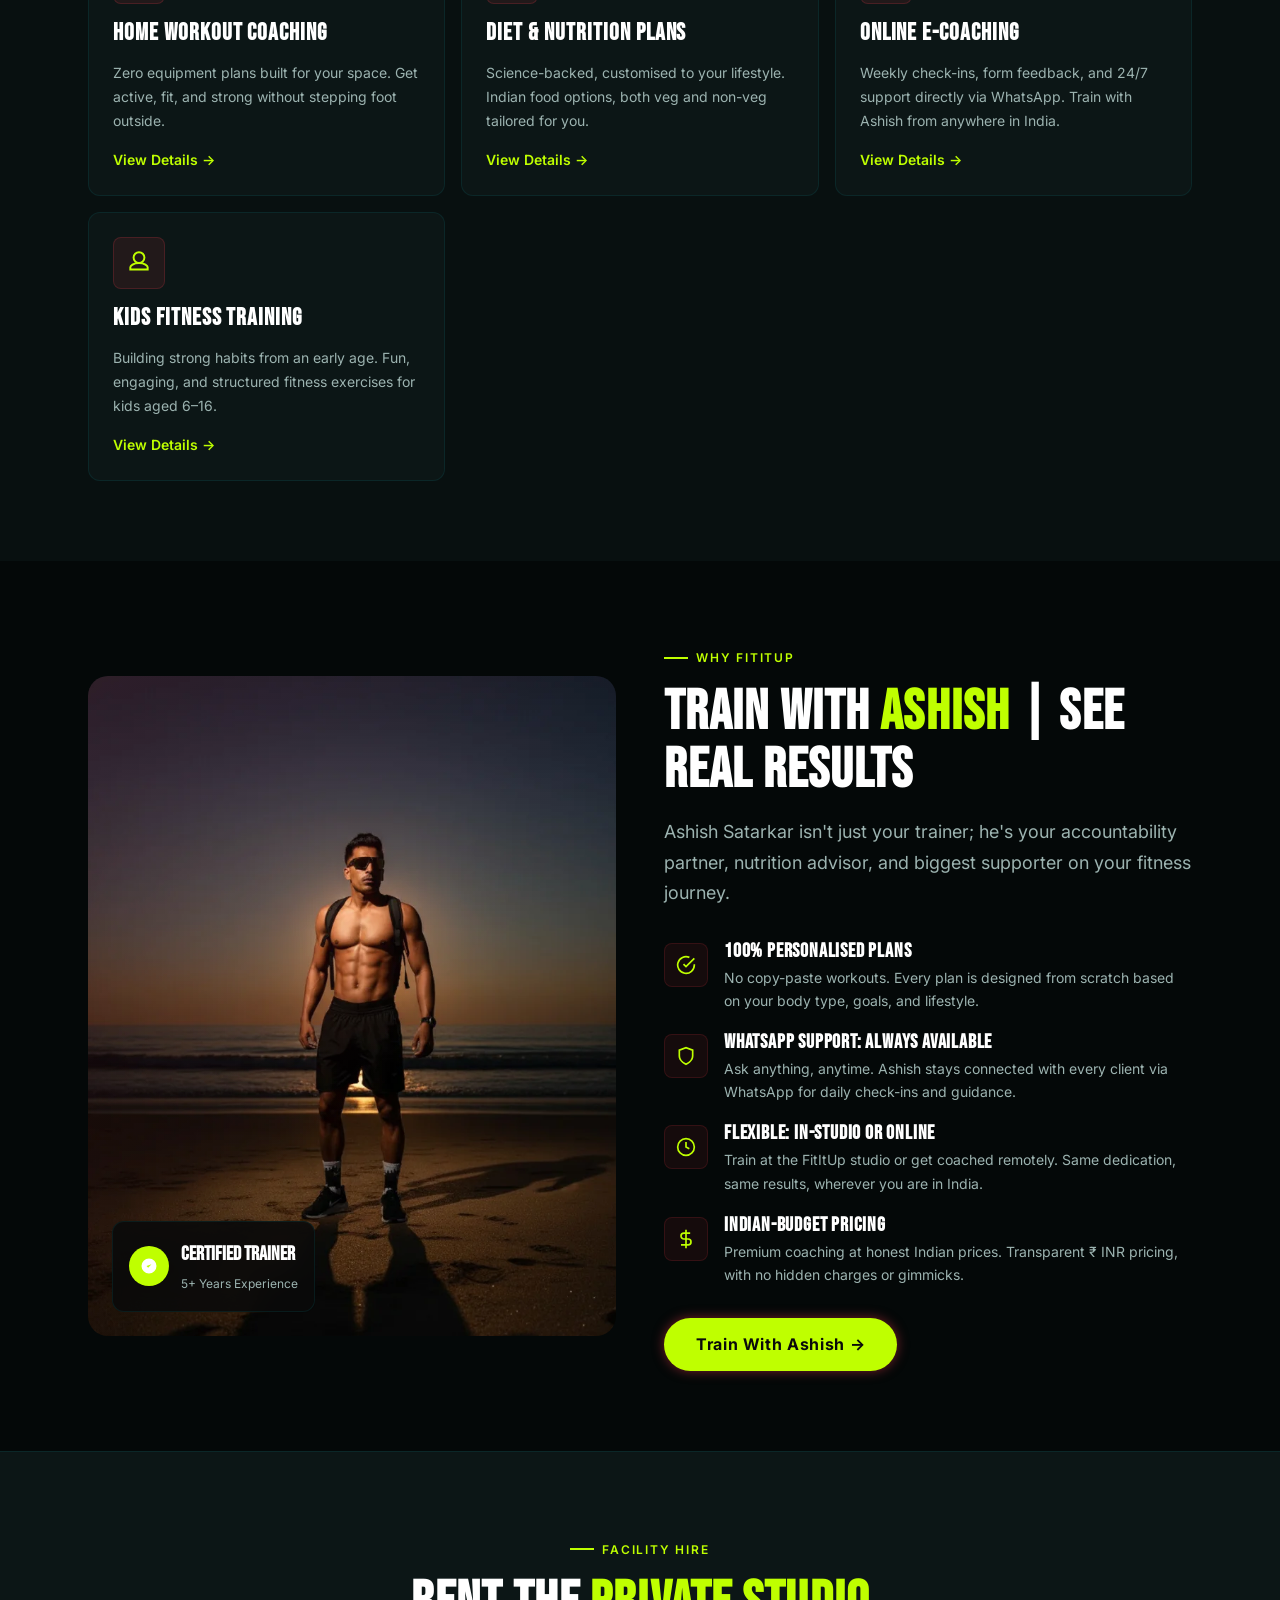
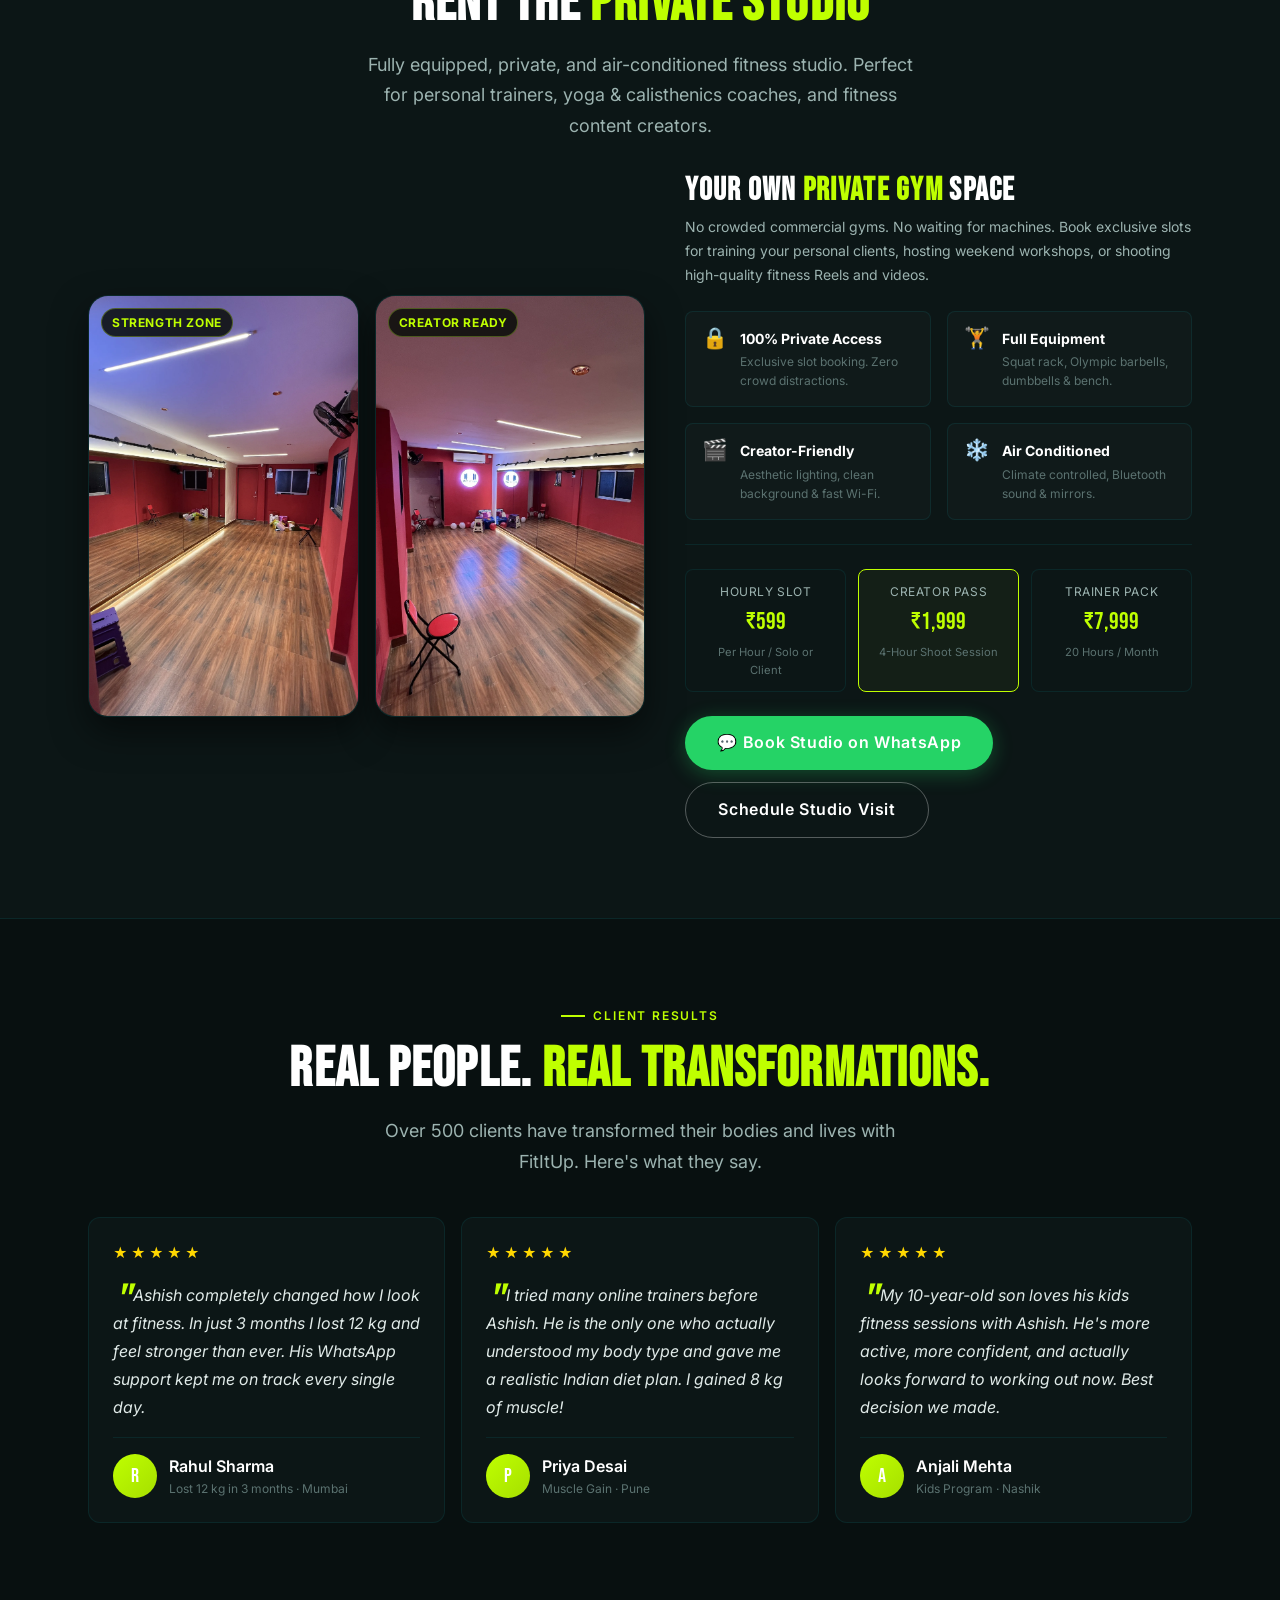
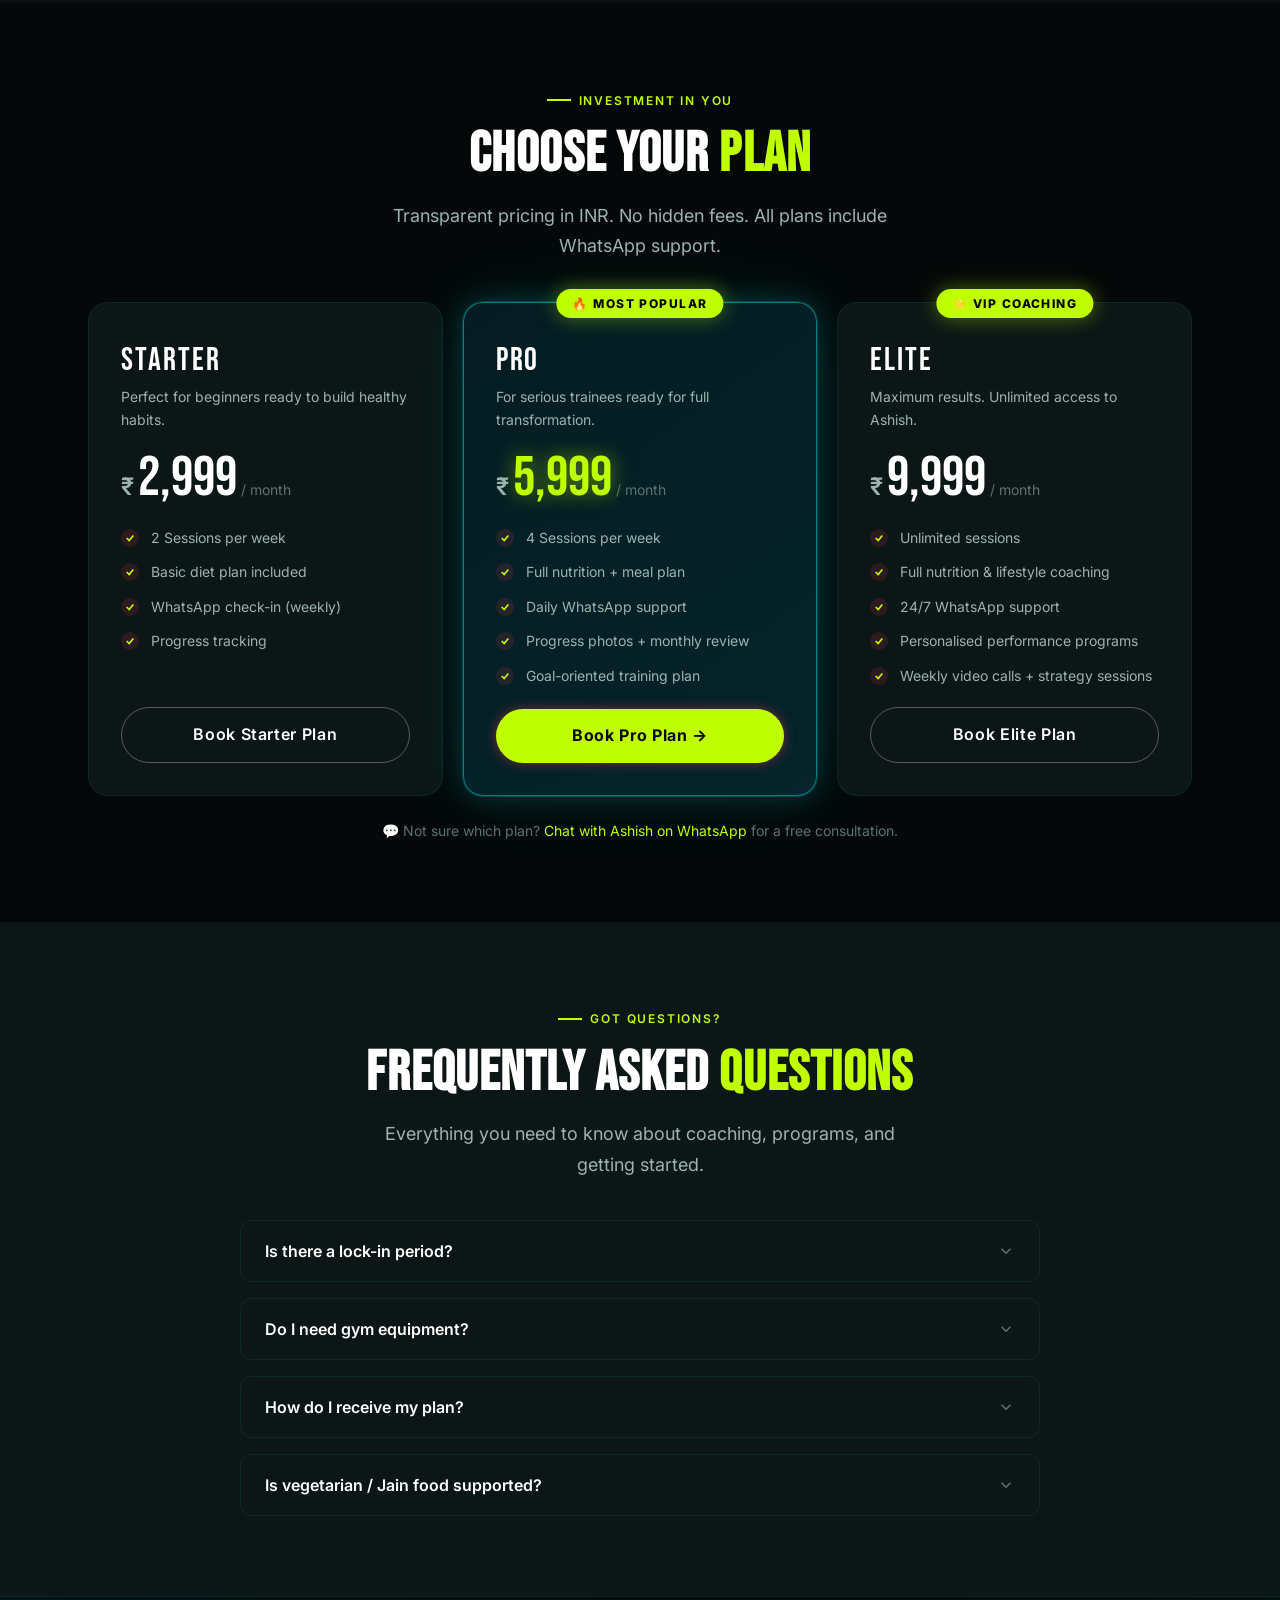
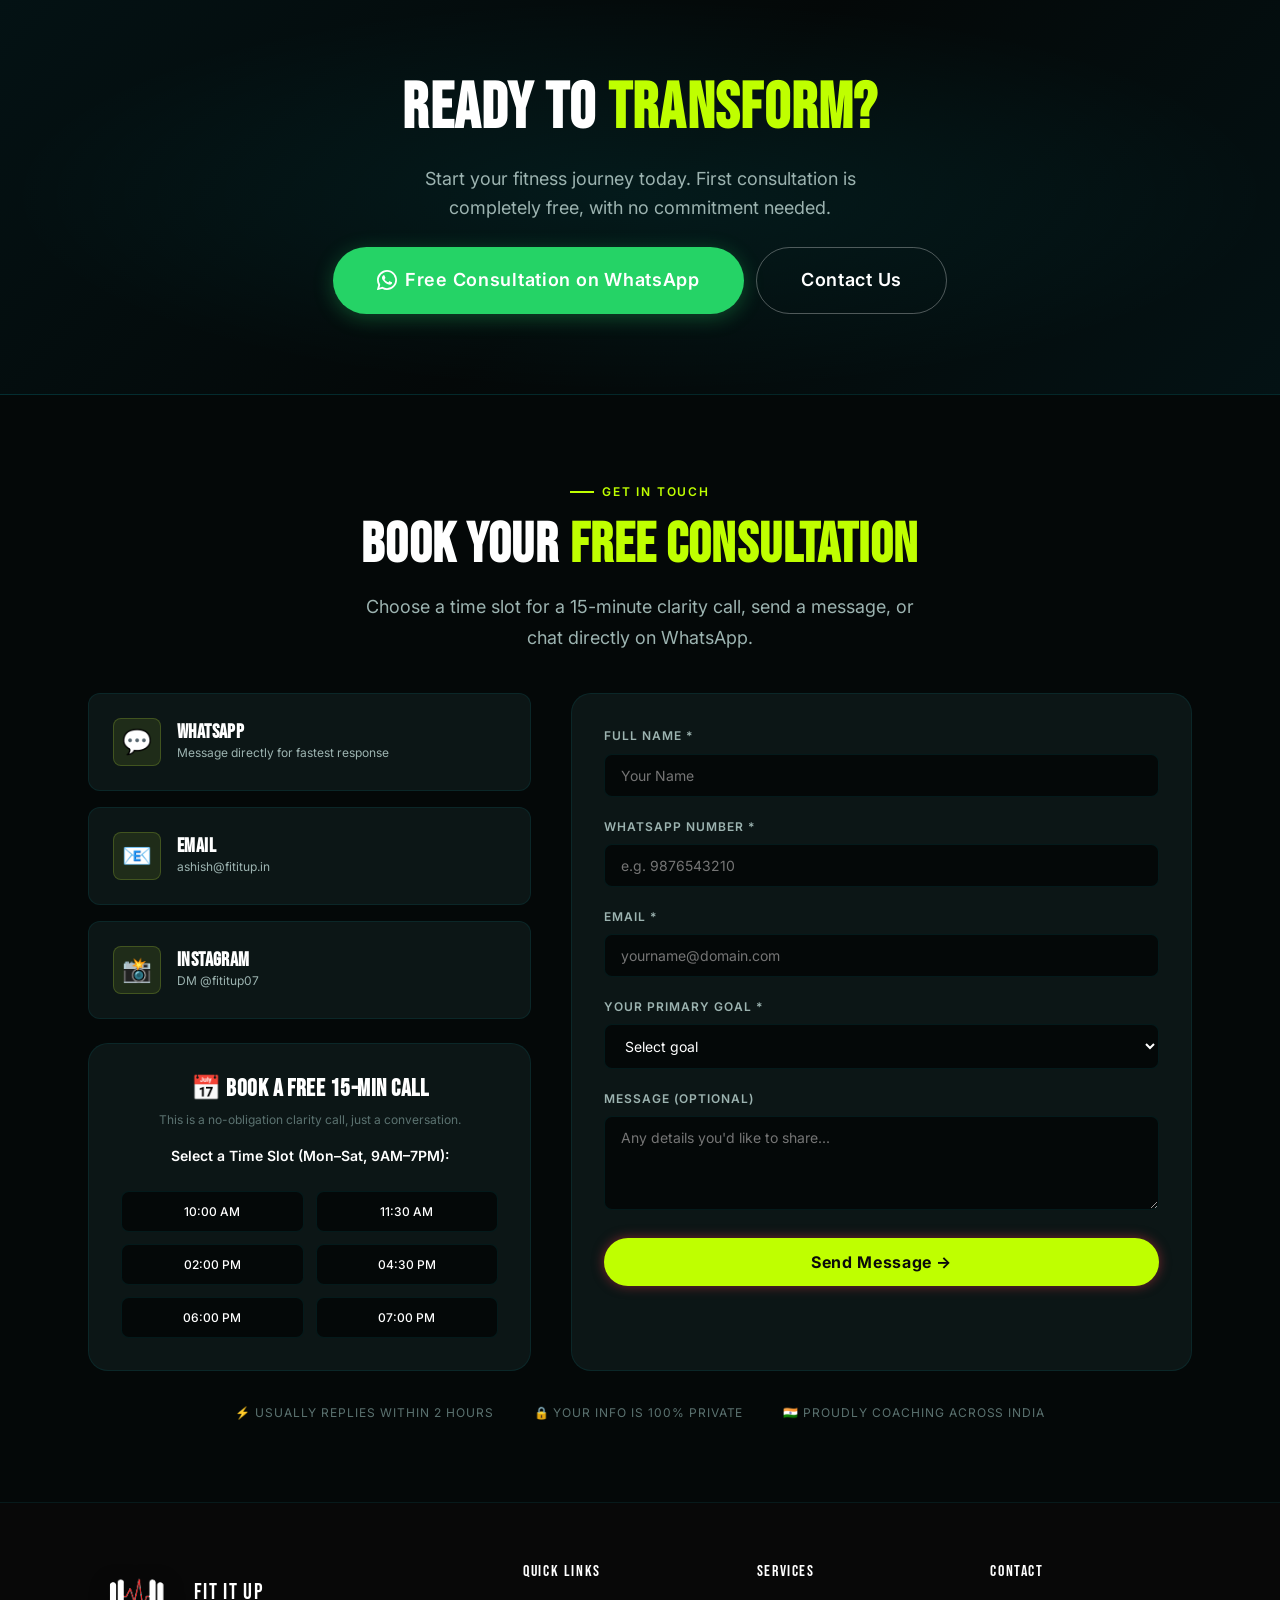
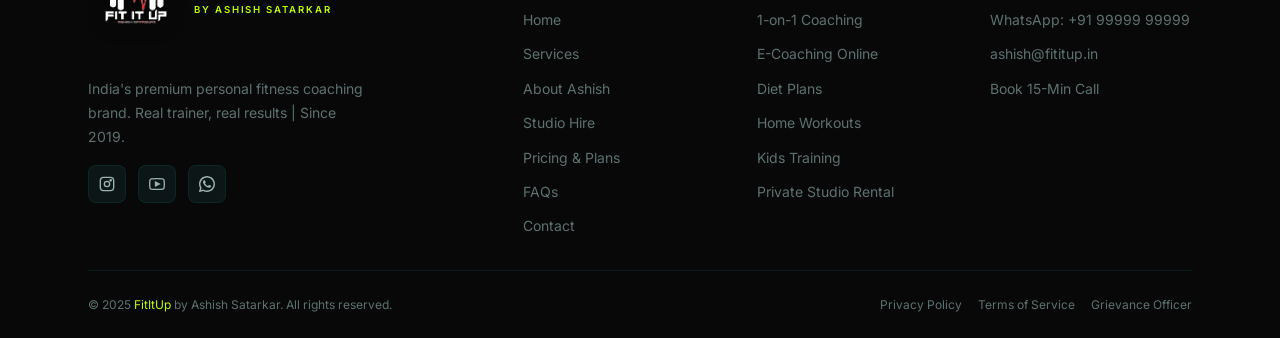
==== commit 2a3e5dc8: "Fix navbar Studio Hire text wrapping and remove Leads CRM from admin CMS" ====
--- a/index.html
+++ b/index.html
@@ -11,7 +11,7 @@
   <link rel="preconnect" href="https://fonts.googleapis.com" />
   <link rel="preconnect" href="https://fonts.gstatic.com" crossorigin />
   <link href="https://fonts.googleapis.com/css2?family=Bebas+Neue&family=Inter:wght@300;400;500;600;700;800&display=swap" rel="stylesheet" />
-  <link rel="stylesheet" href="style.css" />
+  <link rel="stylesheet" href="style.css?v=2" />
 </head>
 <body>
 
@@ -28,7 +28,7 @@
       <li><a href="#hero" class="active">Home</a></li>
       <li><a href="#services">Services</a></li>
       <li><a href="#about">About</a></li>
-      <li><a href="#studio">Studio Hire</a></li>
+      <li><a href="#studio">Studio&nbsp;Hire</a></li>
       <li><a href="#pricing">Programs</a></li>
       <li><a href="#contact">Contact</a></li>
     </ul>
--- a/style.css
+++ b/style.css
@@ -3,7 +3,7 @@
    style.css
    ============================================================ */
 
-@import url('css/style.css');
-@import url('css/navbar.css');
-@import url('css/hero.css');
-@import url('css/sections.css');
+@import url('css/style.css?v=2');
+@import url('css/navbar.css?v=2');
+@import url('css/hero.css?v=2');
+@import url('css/sections.css?v=2');
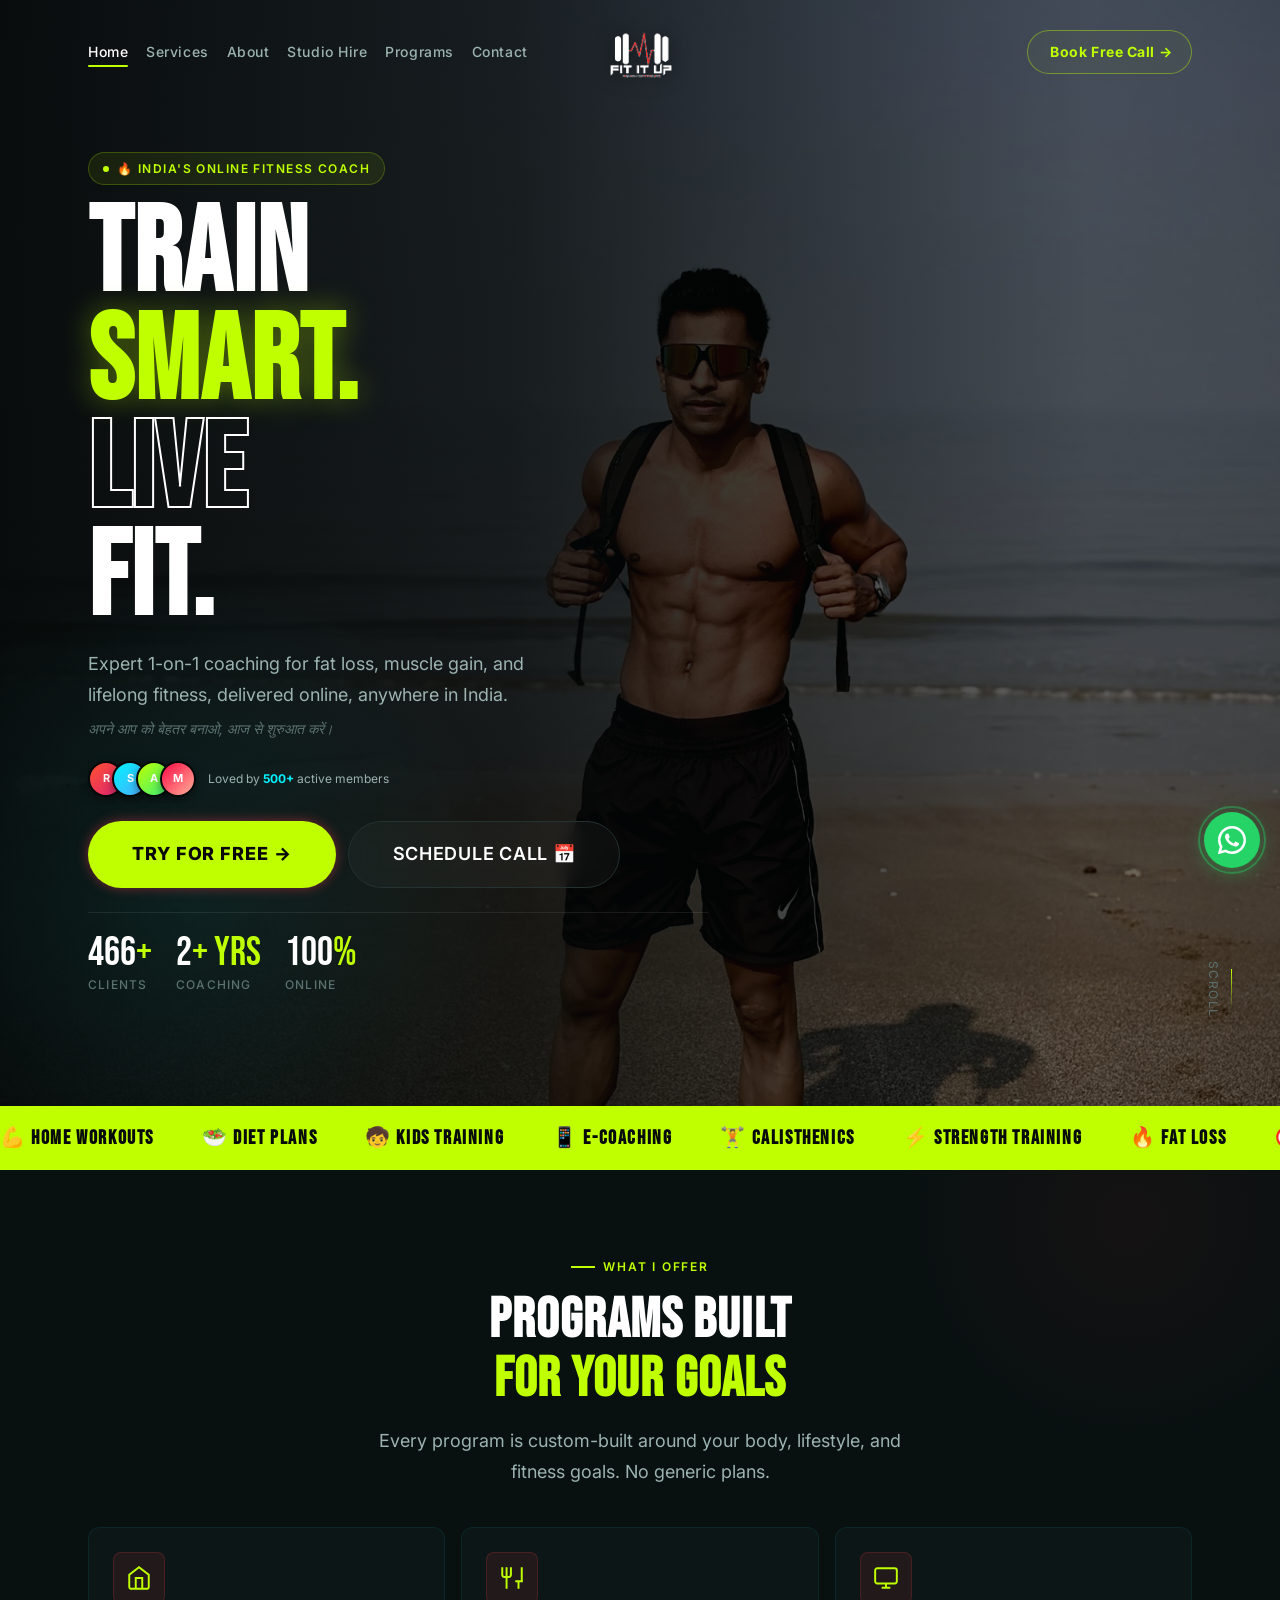
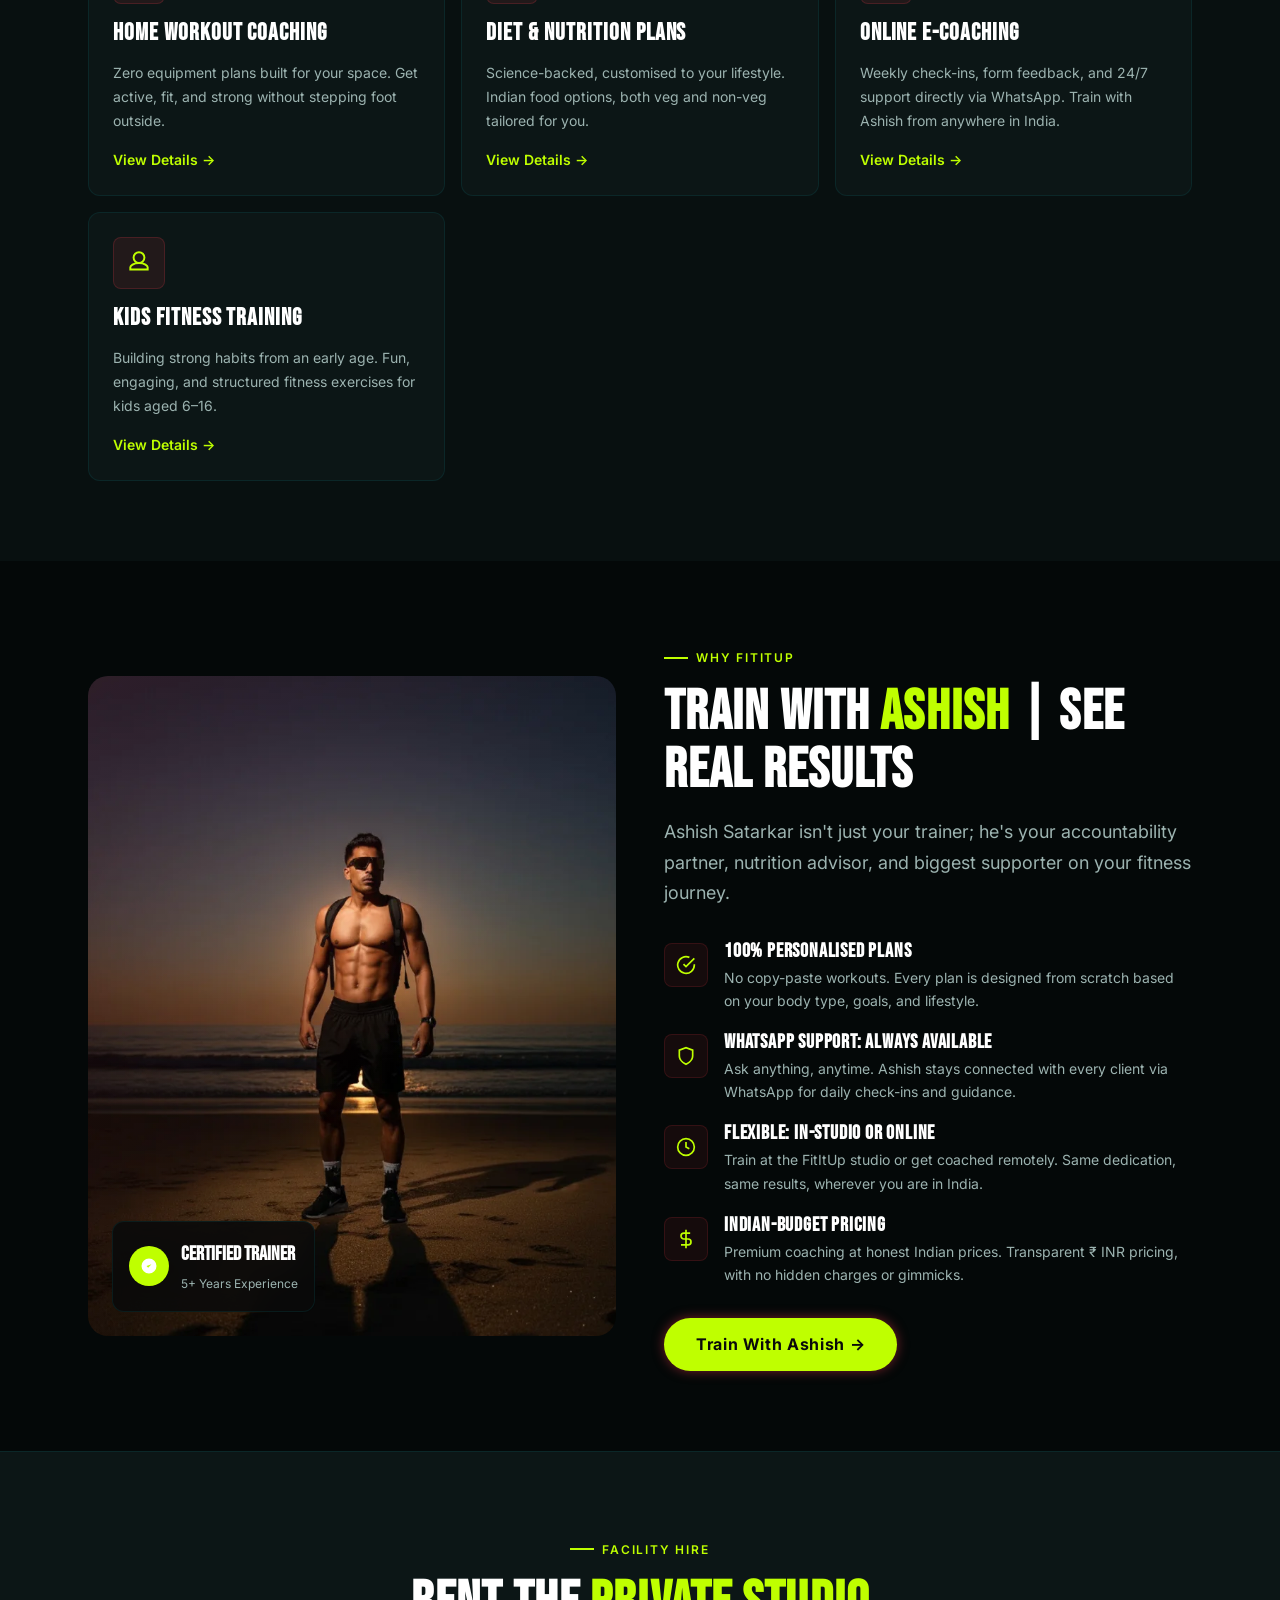
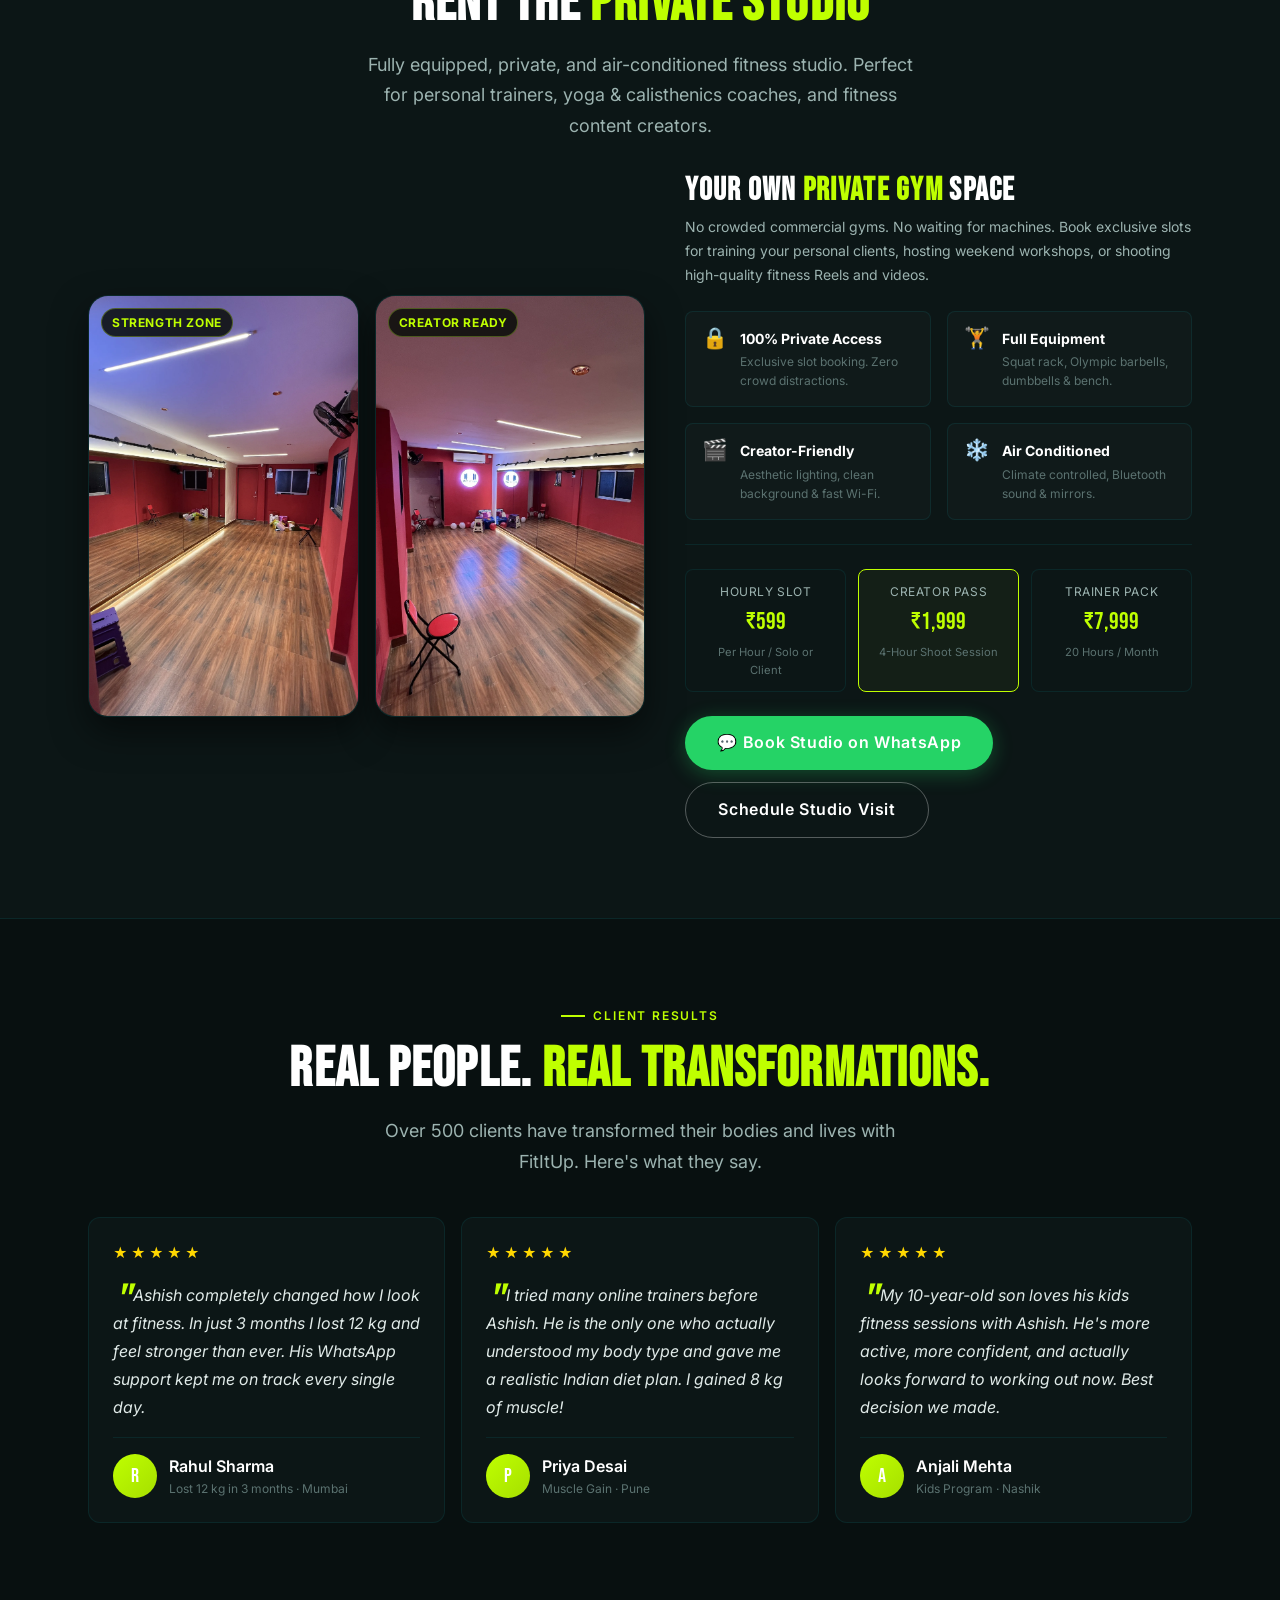
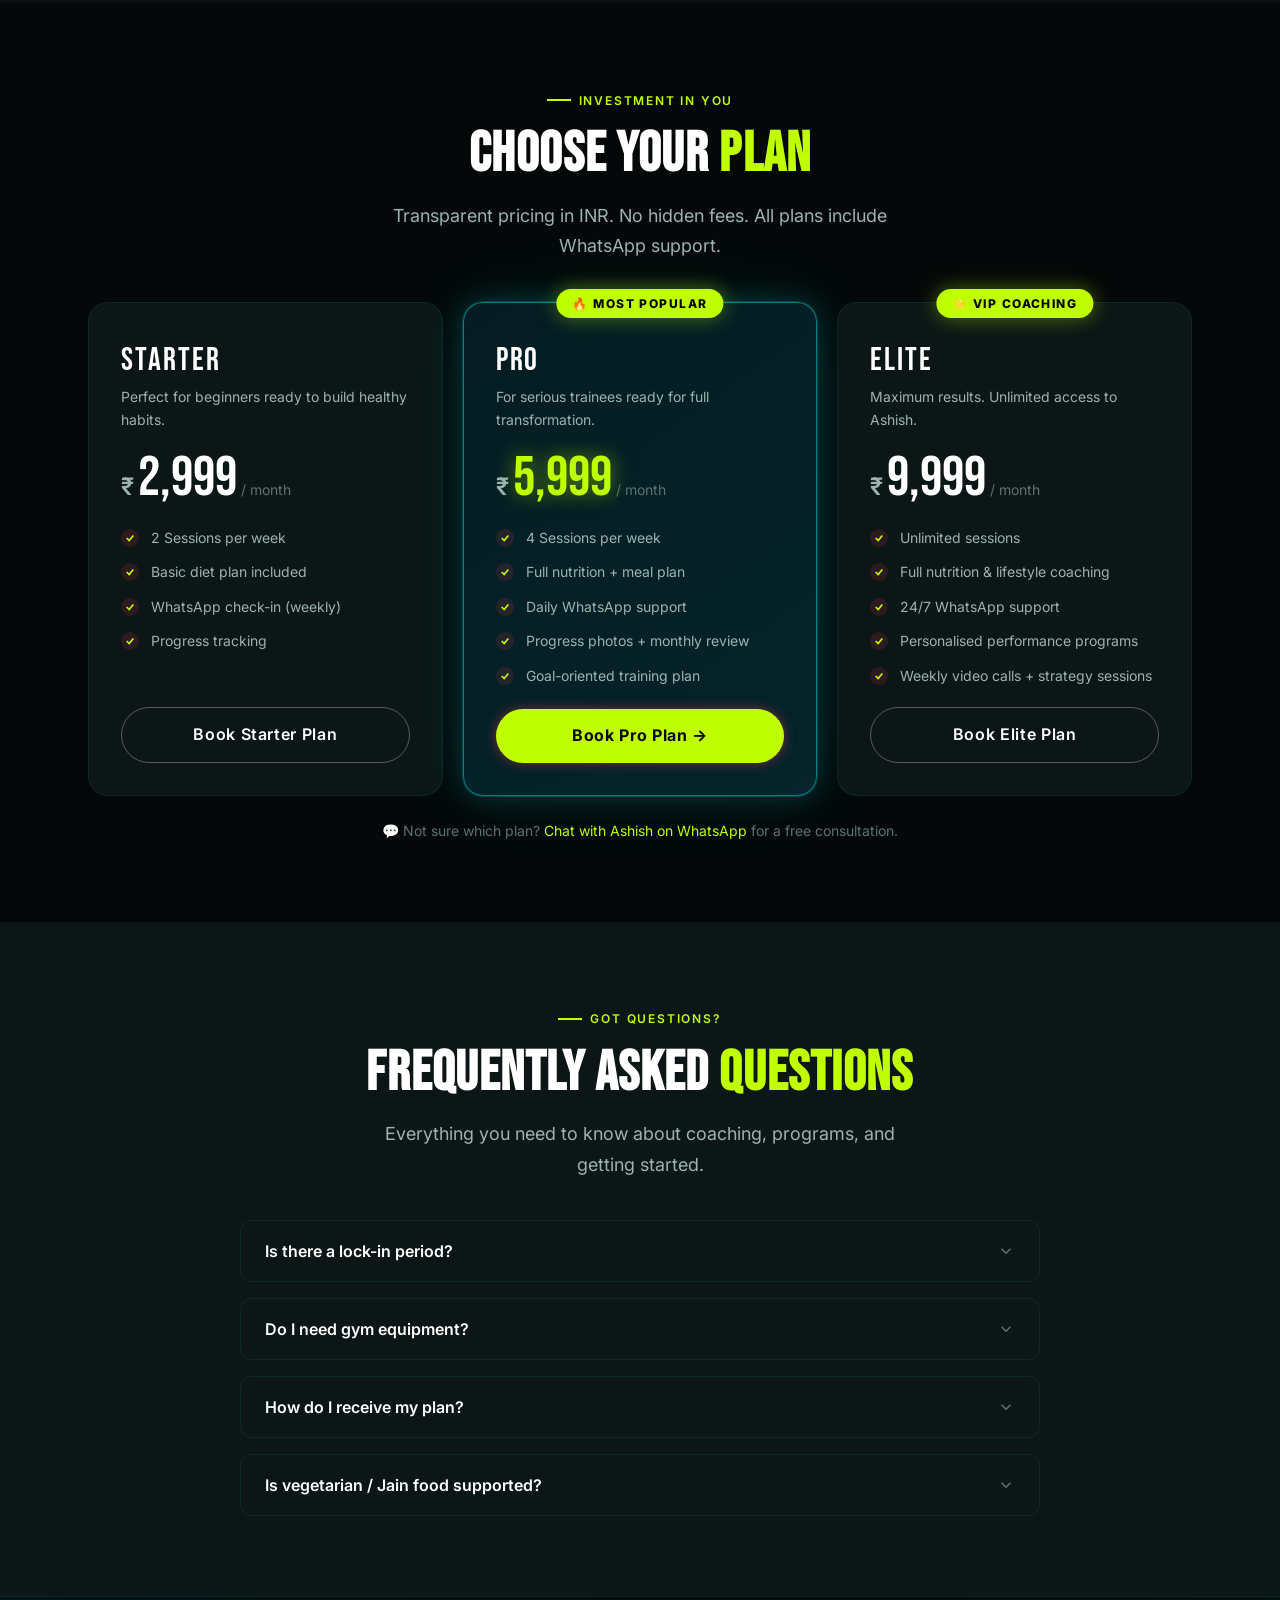
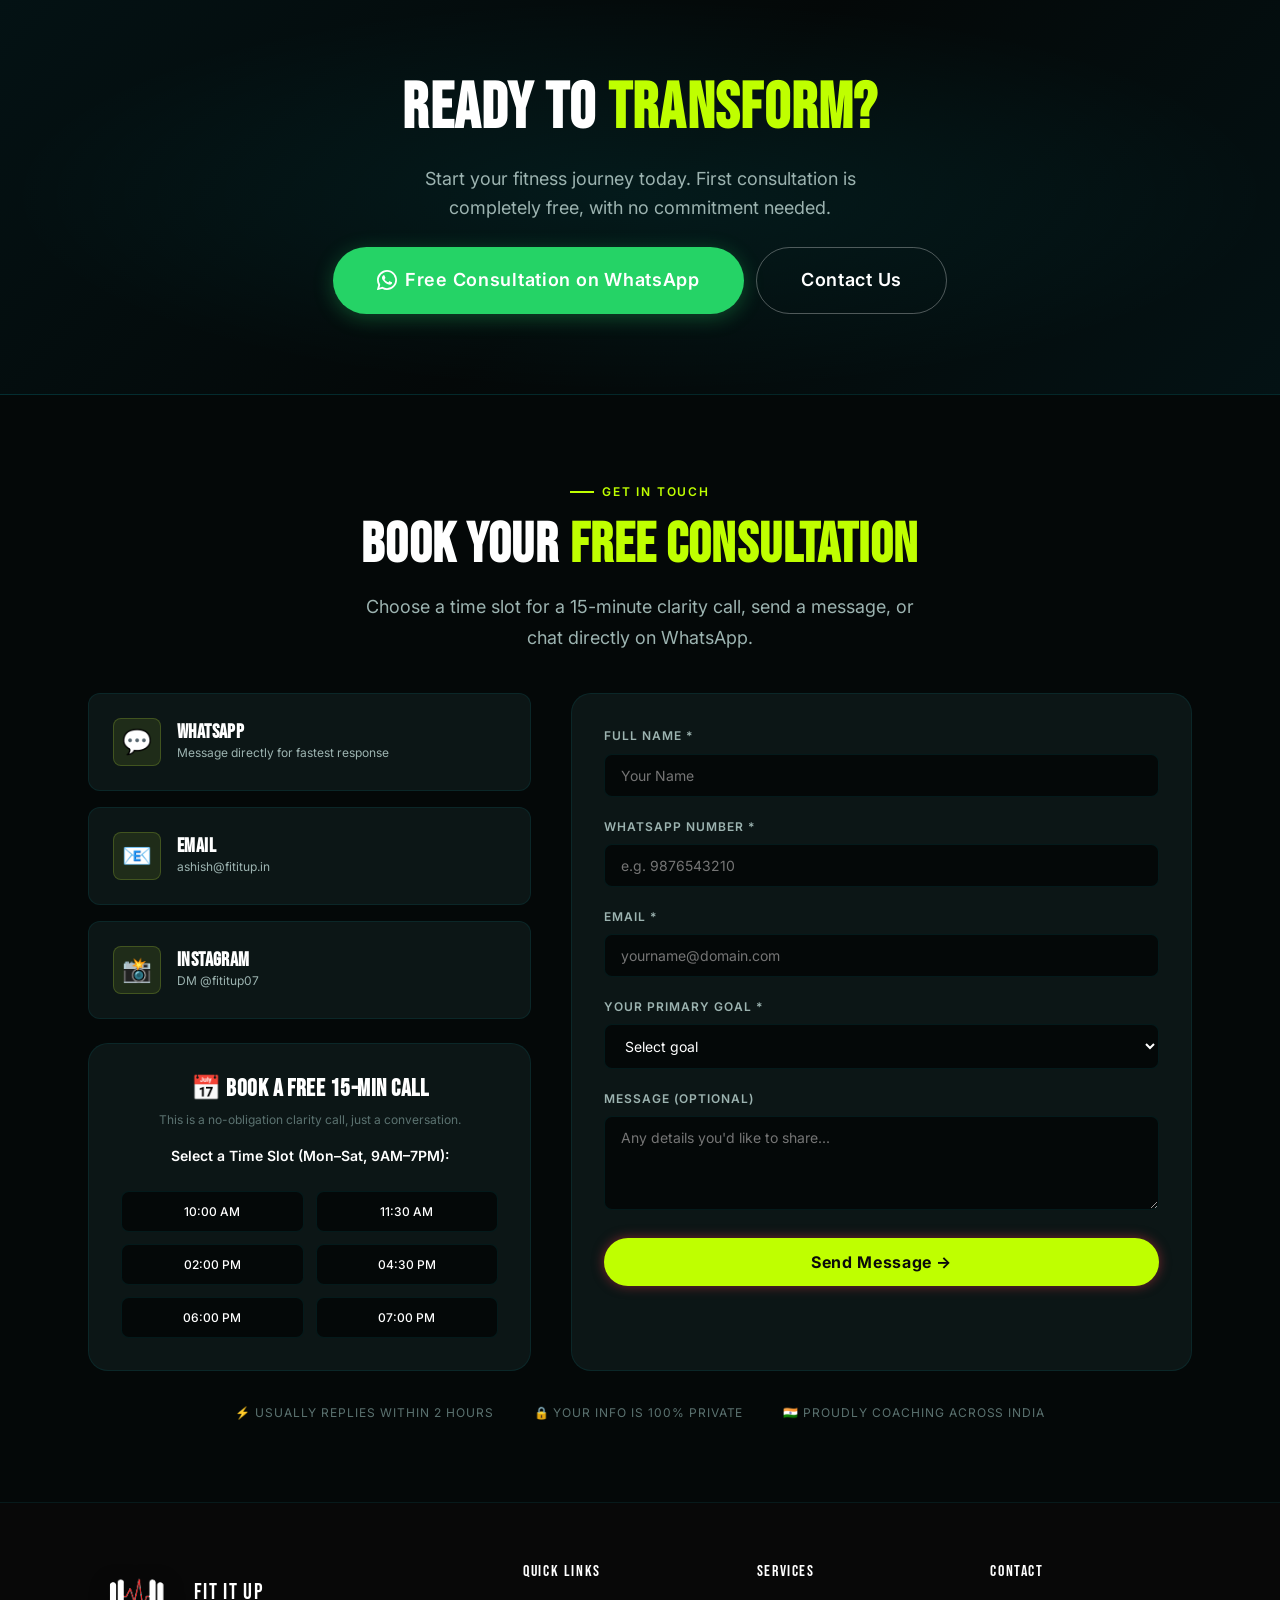
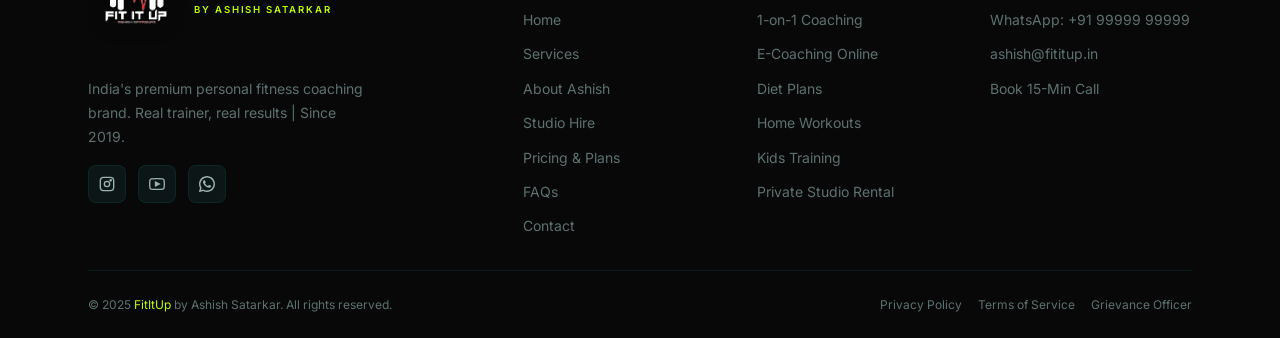
==== commit 56bdc7c7: "Enhance mobile hero background photo visibility, framing, and contrast" ====
--- a/index.html
+++ b/index.html
@@ -11,7 +11,7 @@
   <link rel="preconnect" href="https://fonts.googleapis.com" />
   <link rel="preconnect" href="https://fonts.gstatic.com" crossorigin />
   <link href="https://fonts.googleapis.com/css2?family=Bebas+Neue&family=Inter:wght@300;400;500;600;700;800&display=swap" rel="stylesheet" />
-  <link rel="stylesheet" href="style.css?v=2" />
+  <link rel="stylesheet" href="style.css?v=3" />
 </head>
 <body>
 
--- a/style.css
+++ b/style.css
@@ -3,7 +3,7 @@
    style.css
    ============================================================ */
 
-@import url('css/style.css?v=2');
-@import url('css/navbar.css?v=2');
-@import url('css/hero.css?v=2');
-@import url('css/sections.css?v=2');
+@import url('css/style.css?v=3');
+@import url('css/navbar.css?v=3');
+@import url('css/hero.css?v=3');
+@import url('css/sections.css?v=3');
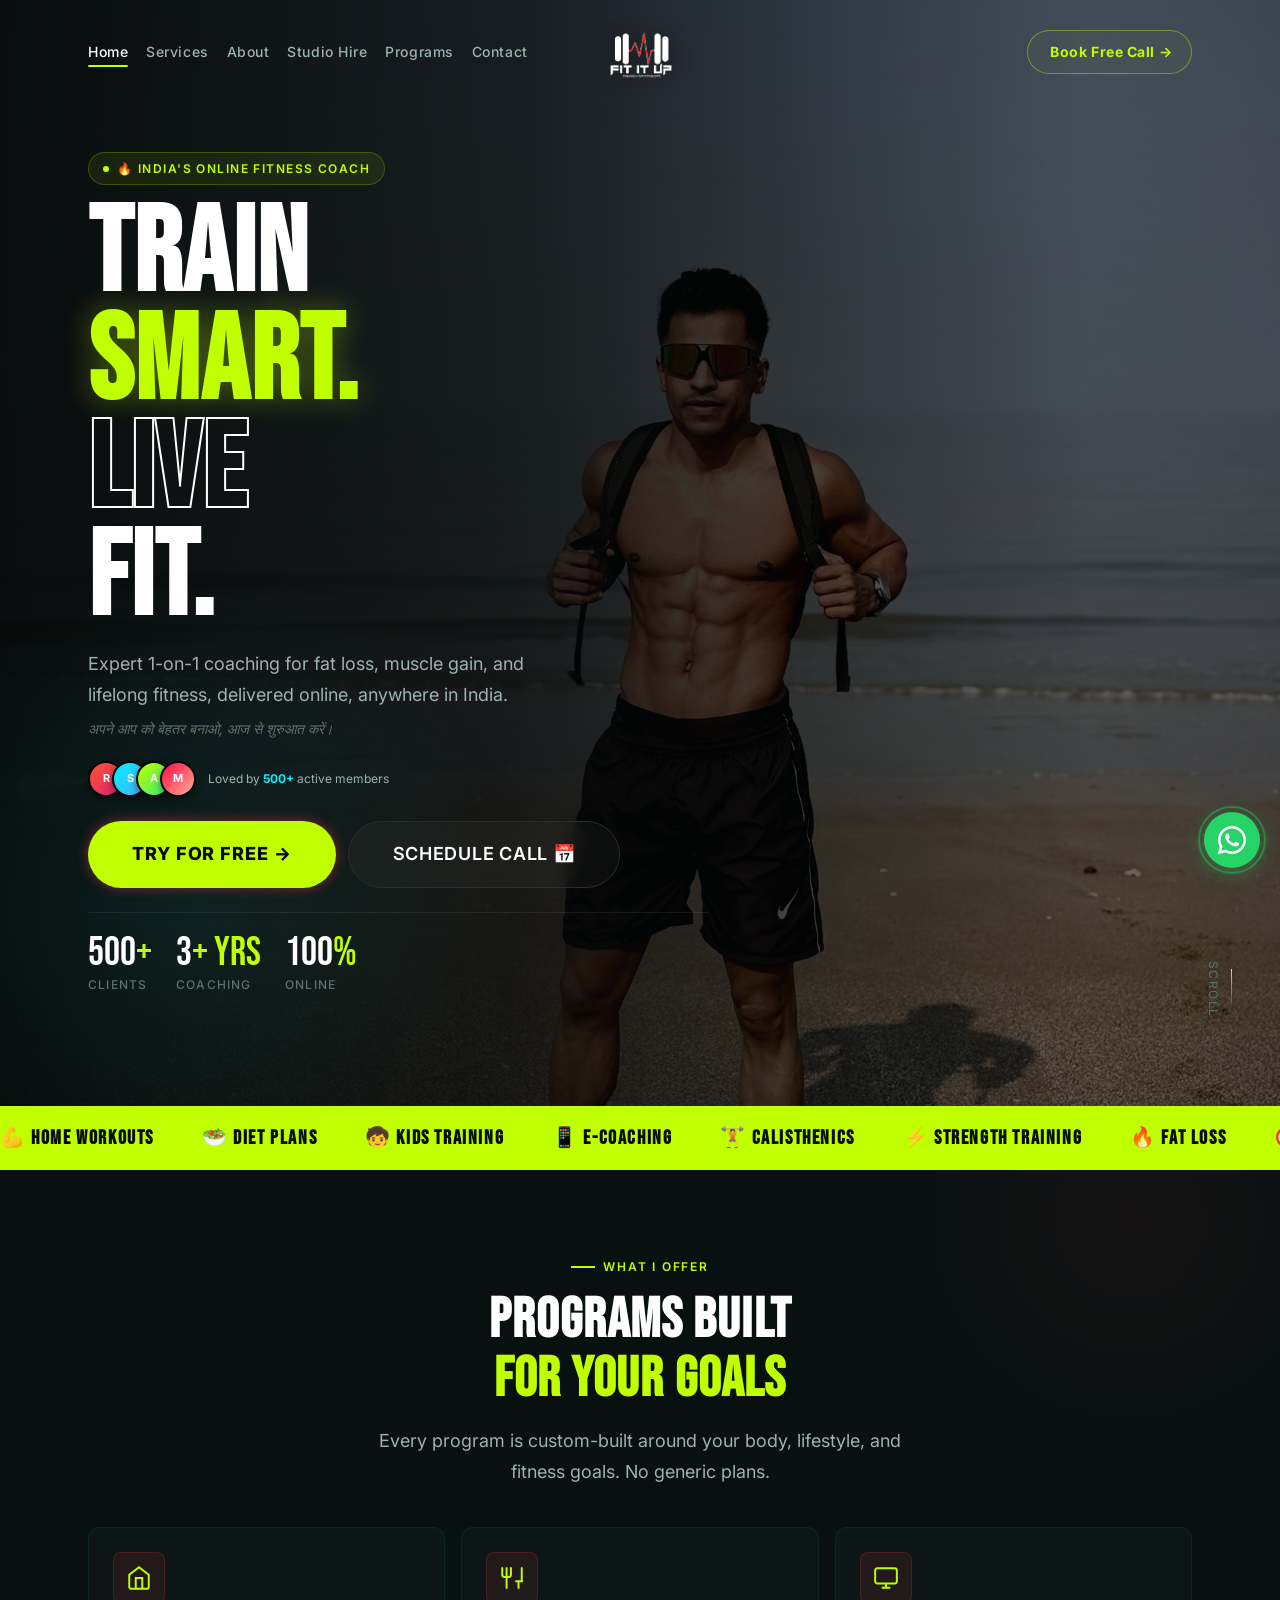
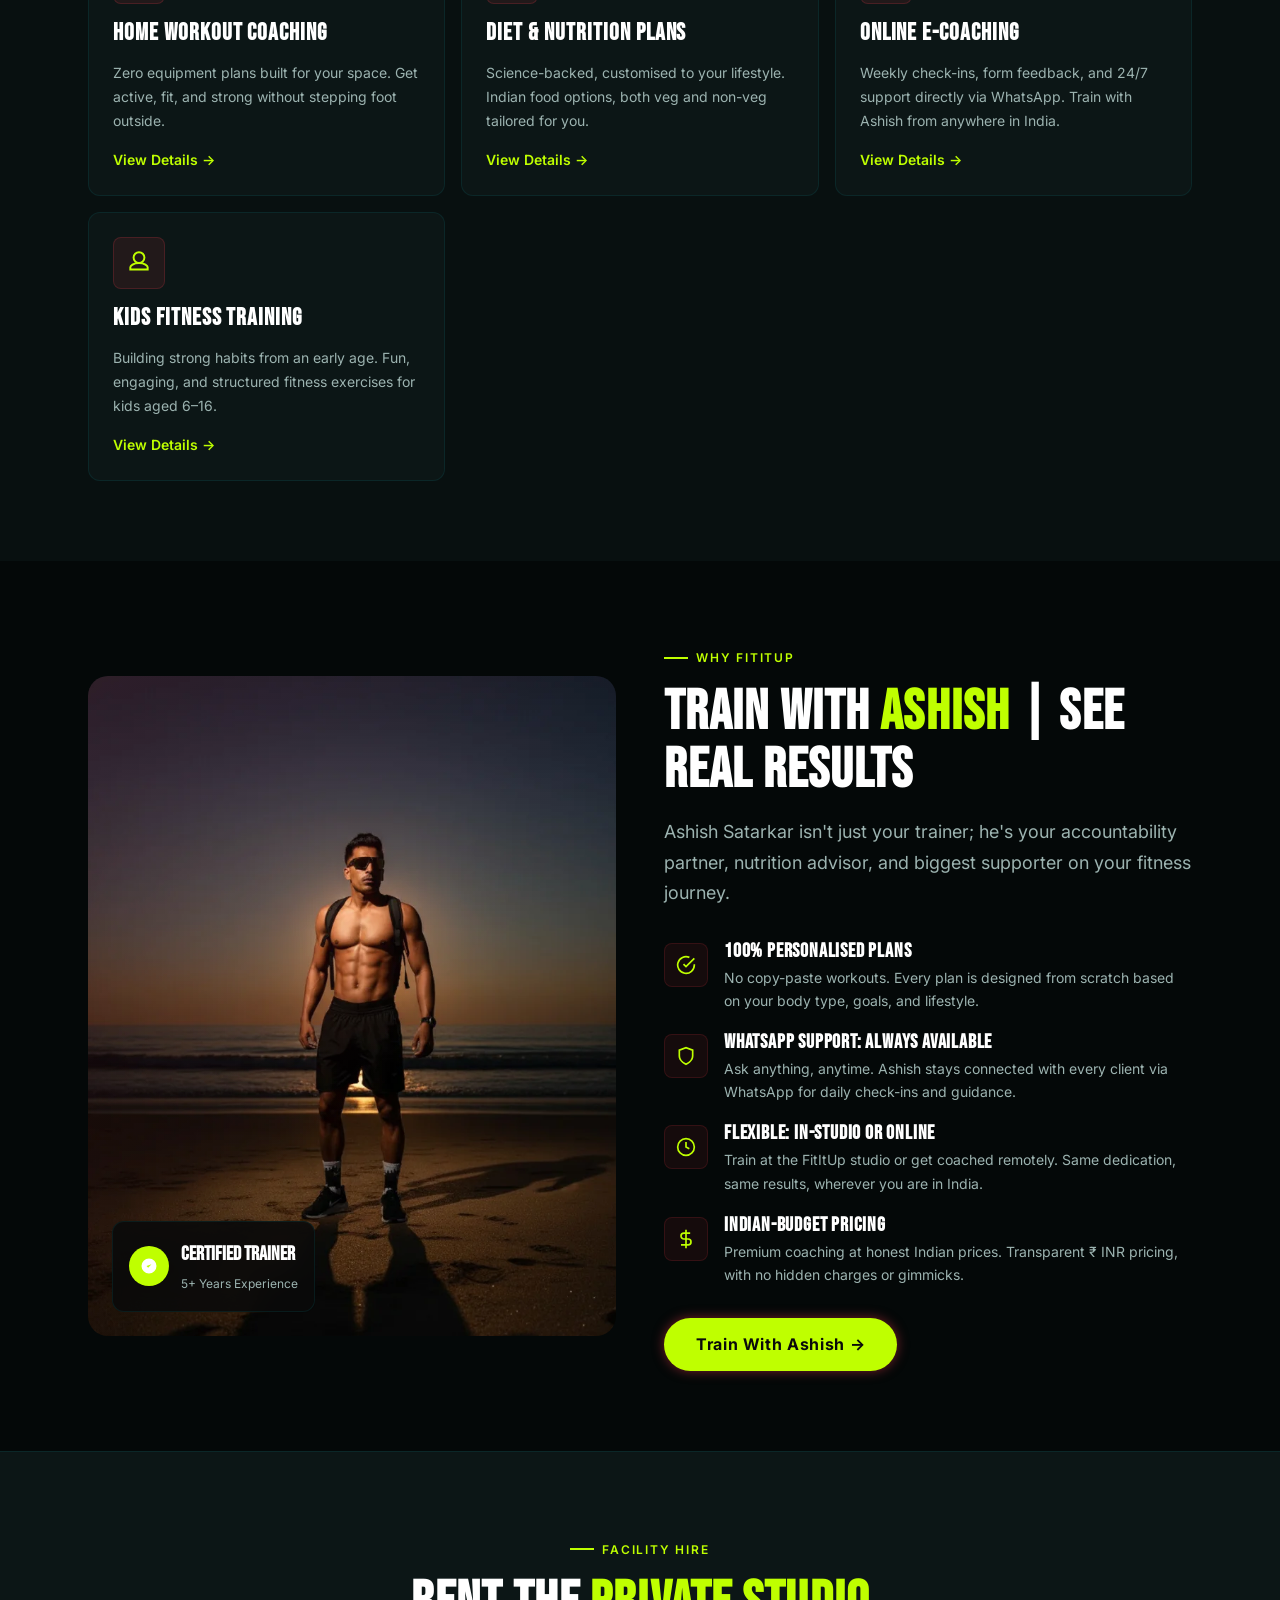
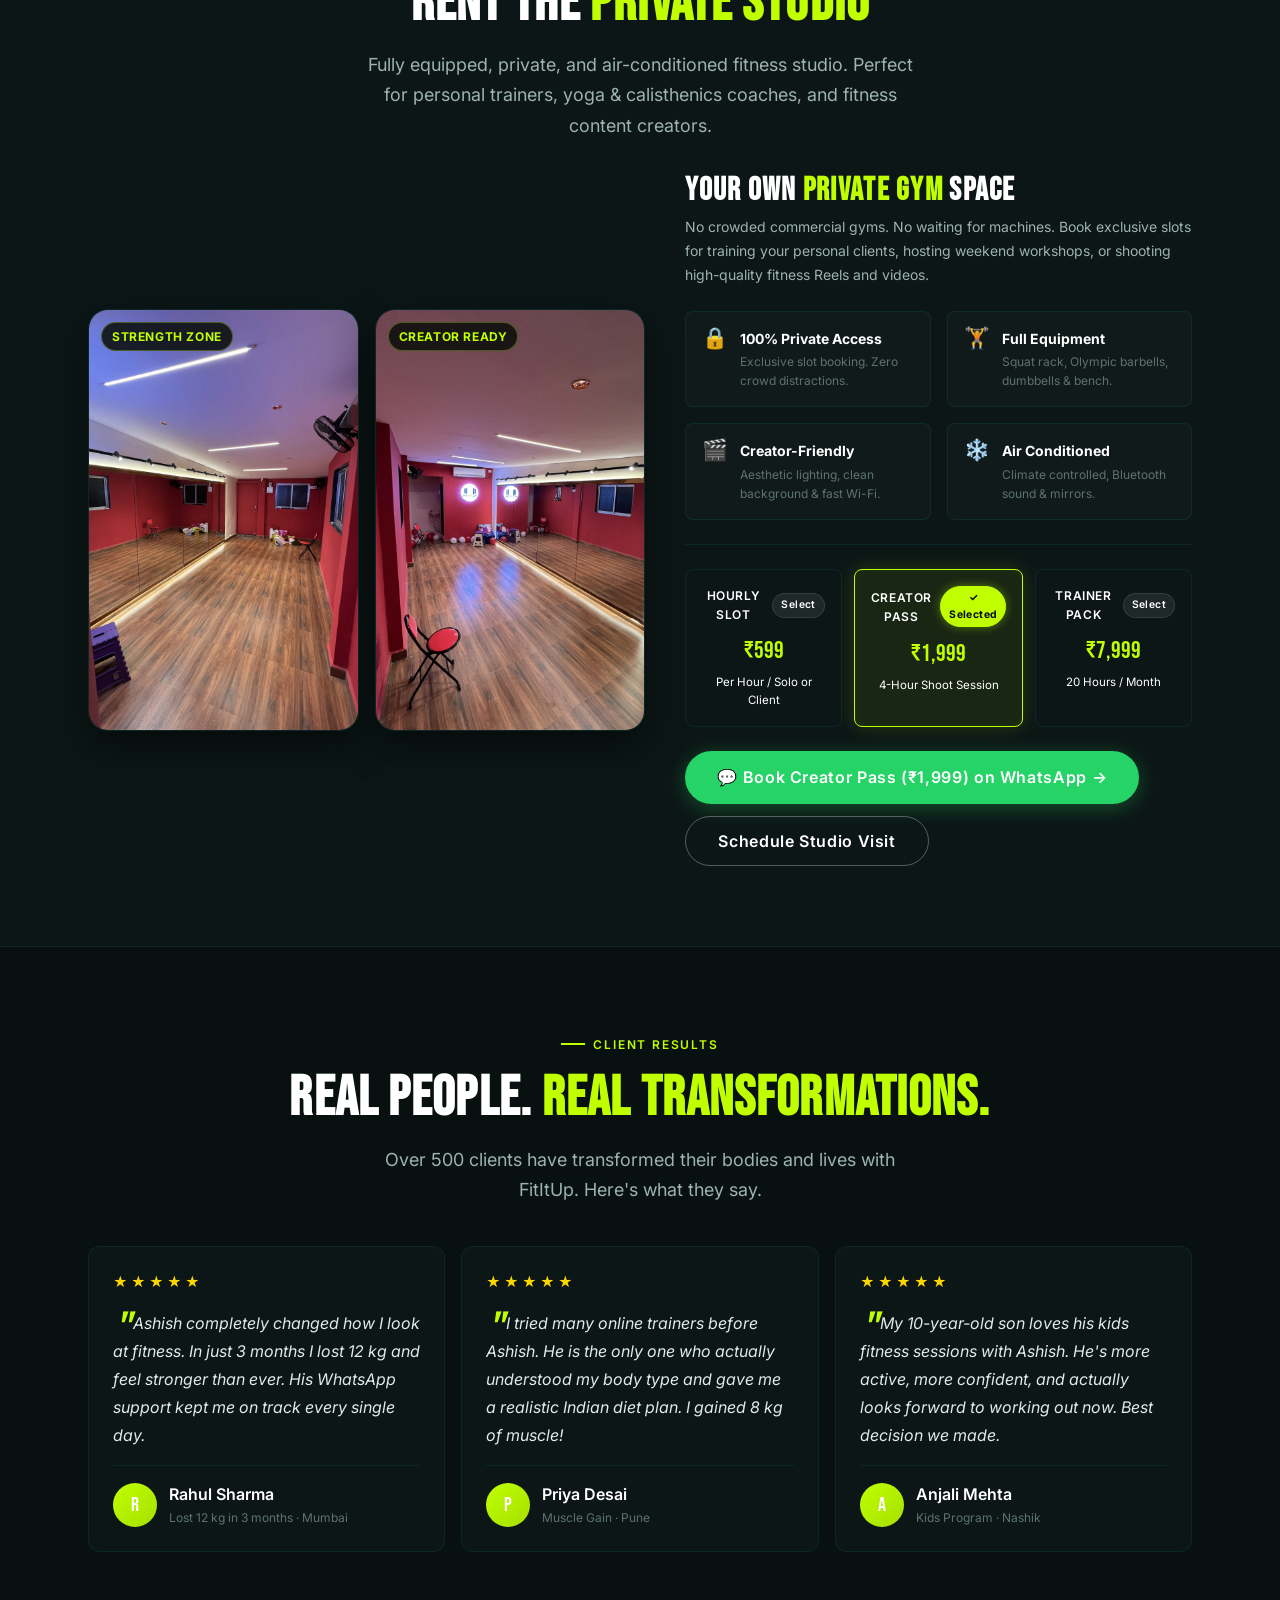
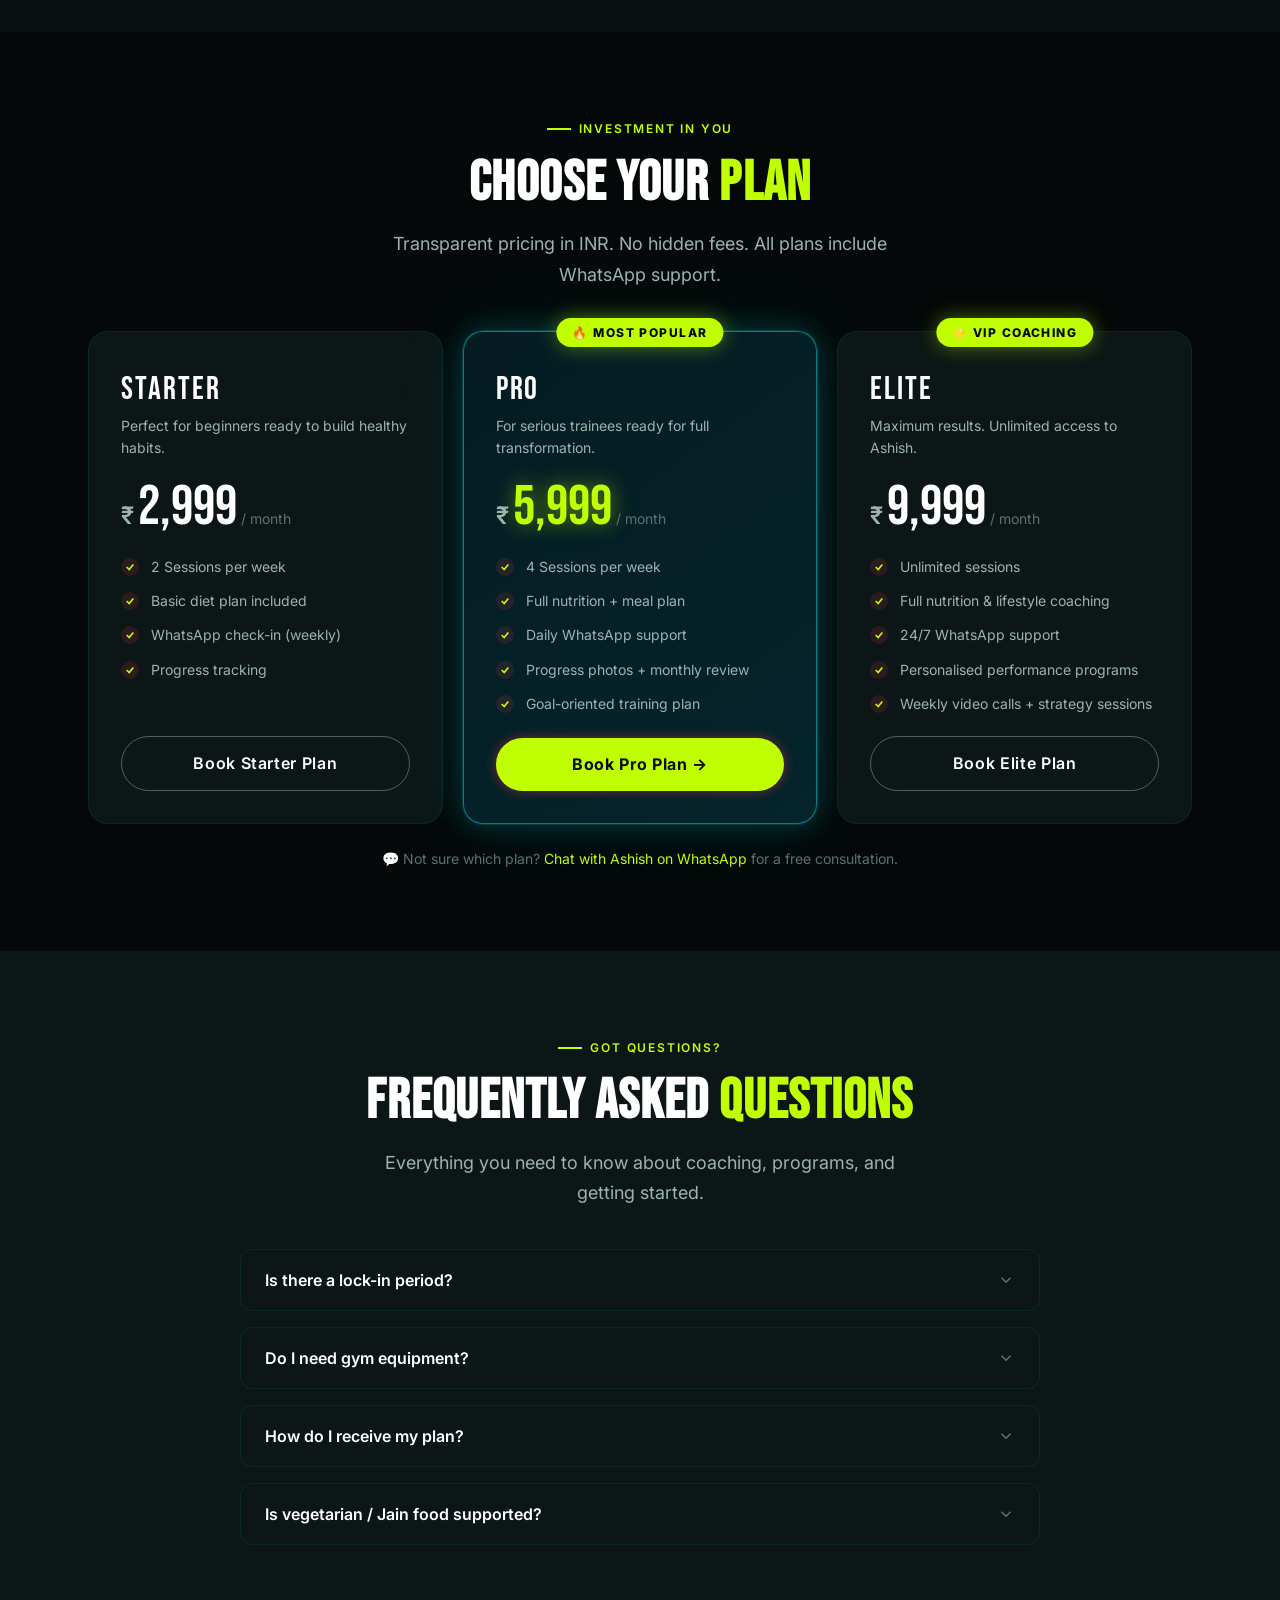
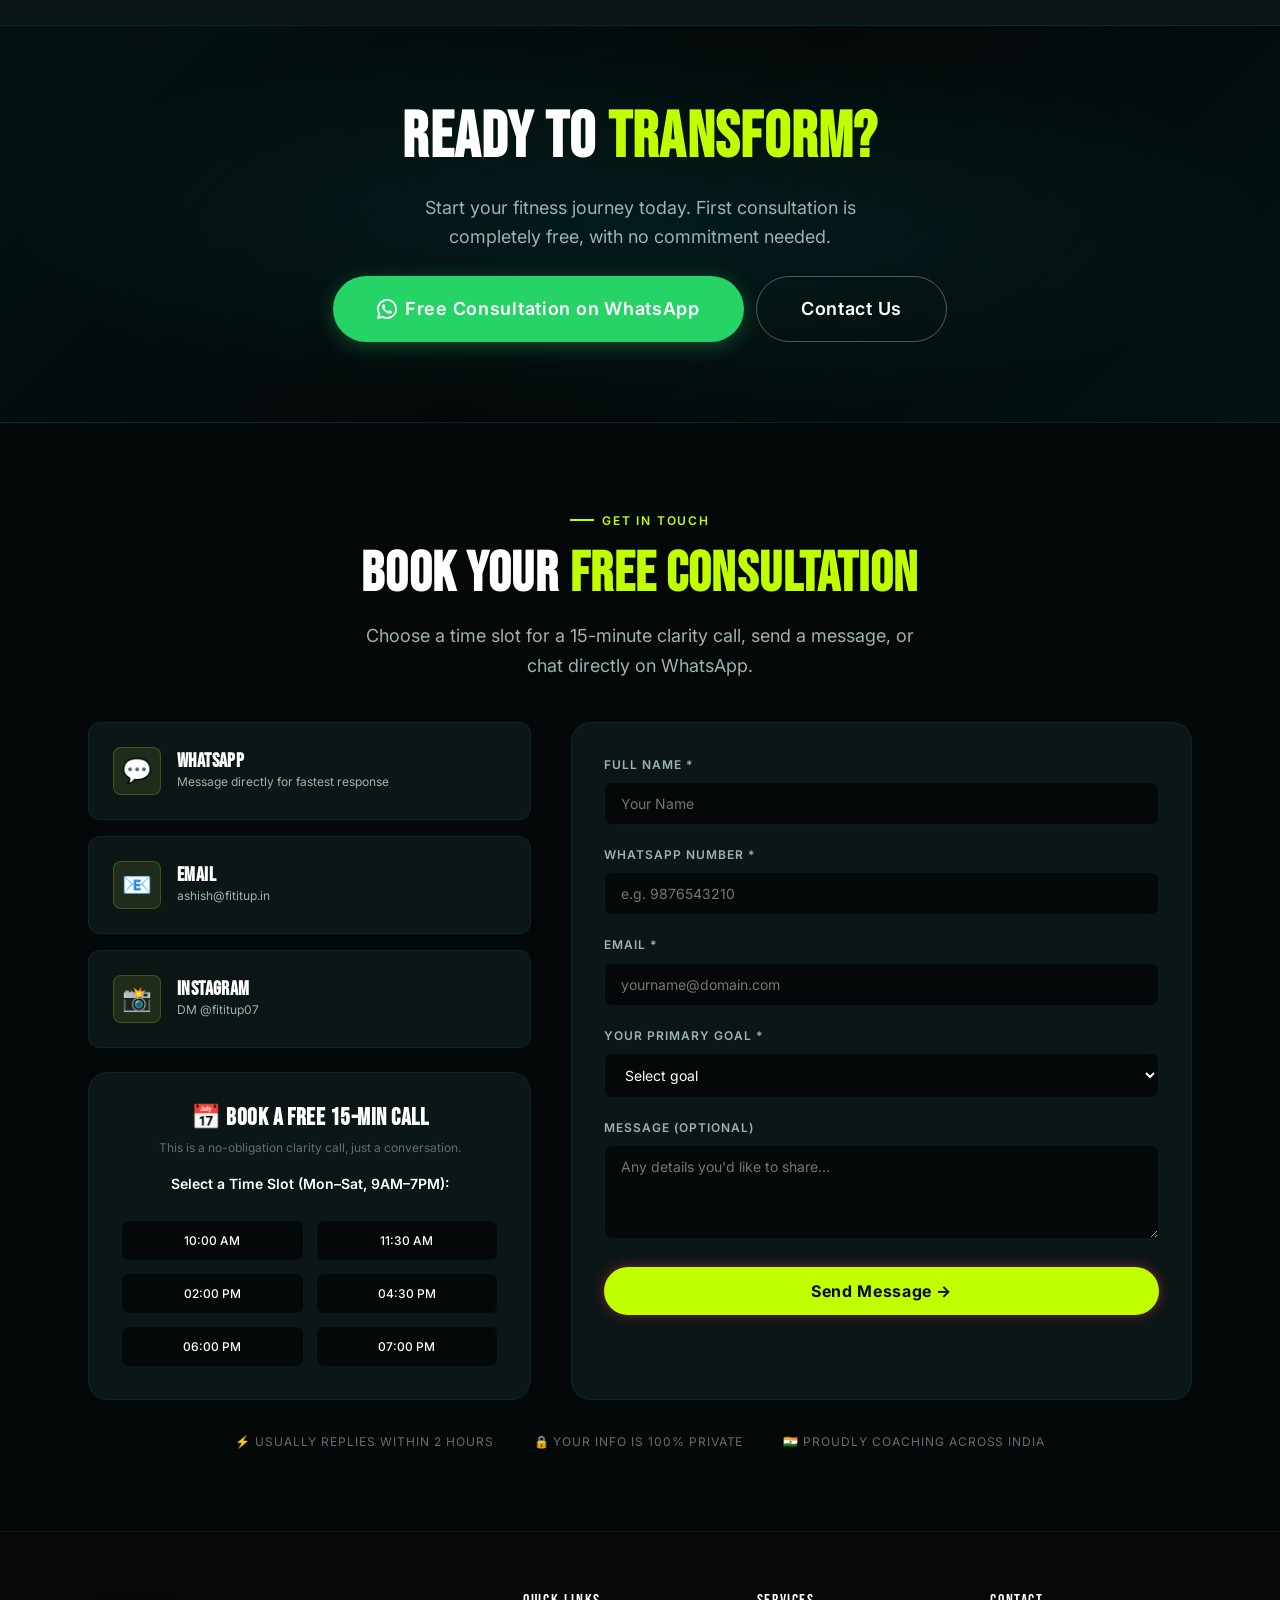
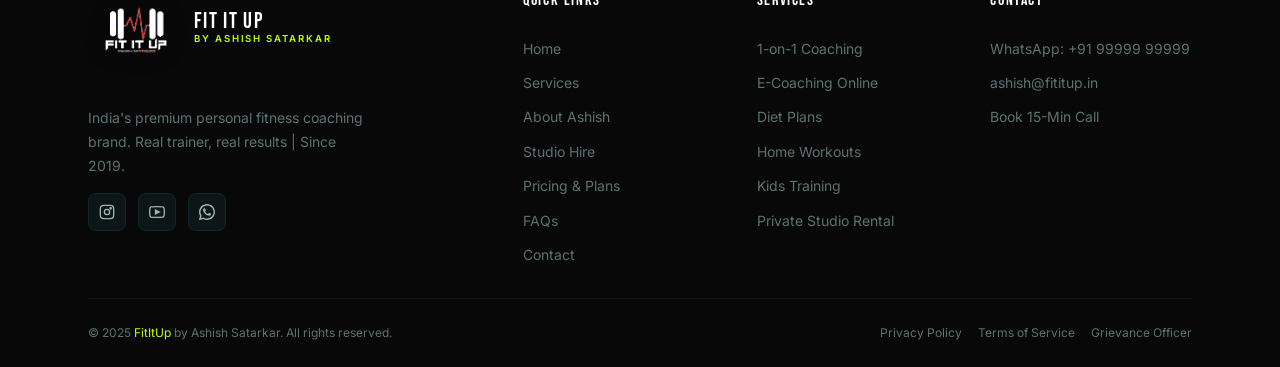
==== commit 2fb1dd18: "Add interactive plan selection and booking sync to Private Studio section" ====
--- a/index.html
+++ b/index.html
@@ -11,7 +11,7 @@
   <link rel="preconnect" href="https://fonts.googleapis.com" />
   <link rel="preconnect" href="https://fonts.gstatic.com" crossorigin />
   <link href="https://fonts.googleapis.com/css2?family=Bebas+Neue&family=Inter:wght@300;400;500;600;700;800&display=swap" rel="stylesheet" />
-  <link rel="stylesheet" href="style.css?v=3" />
+  <link rel="stylesheet" href="style.css?v=4" />
 </head>
 <body>
 
@@ -378,34 +378,59 @@
         </div>
 
         <!-- Rental Pricing Strip -->
-        <div class="studio-rate-strip">
-          <div class="studio-rate-item">
-            <div class="studio-rate-item__title">Hourly Slot</div>
+        <div class="studio-rate-strip" role="radiogroup" aria-label="Studio rental plans">
+          <div class="studio-rate-item" 
+               role="radio" 
+               aria-checked="false" 
+               tabindex="0" 
+               onclick="selectStudioPlan(this, 'Hourly Slot', '₹599')"
+               onkeydown="if(event.key==='Enter'||event.key===' ')selectStudioPlan(this, 'Hourly Slot', '₹599')">
+            <div class="studio-rate-item__header">
+              <div class="studio-rate-item__title">Hourly Slot</div>
+              <span class="studio-plan-badge">Select</span>
+            </div>
             <div class="studio-rate-item__price">₹599</div>
             <div class="studio-rate-item__unit">Per Hour / Solo or Client</div>
           </div>
-          <div class="studio-rate-item highlight">
-            <div class="studio-rate-item__title">Creator Pass</div>
+          <div class="studio-rate-item highlight is-selected" 
+               role="radio" 
+               aria-checked="true" 
+               tabindex="0" 
+               onclick="selectStudioPlan(this, 'Creator Pass', '₹1,999')"
+               onkeydown="if(event.key==='Enter'||event.key===' ')selectStudioPlan(this, 'Creator Pass', '₹1,999')">
+            <div class="studio-rate-item__header">
+              <div class="studio-rate-item__title">Creator Pass</div>
+              <span class="studio-plan-badge">✓ Selected</span>
+            </div>
             <div class="studio-rate-item__price">₹1,999</div>
             <div class="studio-rate-item__unit">4-Hour Shoot Session</div>
           </div>
-          <div class="studio-rate-item">
-            <div class="studio-rate-item__title">Trainer Pack</div>
+          <div class="studio-rate-item" 
+               role="radio" 
+               aria-checked="false" 
+               tabindex="0" 
+               onclick="selectStudioPlan(this, 'Trainer Pack', '₹7,999')"
+               onkeydown="if(event.key==='Enter'||event.key===' ')selectStudioPlan(this, 'Trainer Pack', '₹7,999')">
+            <div class="studio-rate-item__header">
+              <div class="studio-rate-item__title">Trainer Pack</div>
+              <span class="studio-plan-badge">Select</span>
+            </div>
             <div class="studio-rate-item__price">₹7,999</div>
             <div class="studio-rate-item__unit">20 Hours / Month</div>
           </div>
         </div>
 
         <div style="display:flex;gap:var(--sp-3);flex-wrap:wrap;margin-top:var(--sp-6);">
-          <a href="https://wa.me/919999999999?text=Hi%20Ashish%2C%20I%20want%20to%20rent%20the%20FitItUp%20Studio%20for%20a%20session!" 
+          <a id="studio-book-wa-btn" 
+             href="https://wa.me/919999999999?text=Hi%20Ashish%2C%20I%20want%20to%20book%20the%20Creator%20Pass%20(%E2%82%B91%2C999)%20for%20the%20FitItUp%20Studio!" 
              class="btn btn-wa" 
              target="_blank" 
              rel="noopener">
-            💬 Book Studio on WhatsApp
+            💬 Book Creator Pass (₹1,999) on WhatsApp →
           </a>
-          <a href="#contact" class="btn btn-outline">
+          <button type="button" class="btn btn-outline" onclick="scheduleStudioVisit()">
             Schedule Studio Visit
-          </a>
+          </button>
         </div>
       </div>
     </div>
@@ -866,8 +891,8 @@
   <svg viewBox="0 0 24 24" fill="white"><path d="M17.472 14.382c-.297-.149-1.758-.867-2.03-.967-.273-.099-.471-.148-.67.15-.197.297-.767.966-.94 1.164-.173.199-.347.223-.644.075-.297-.15-1.255-.463-2.39-1.475-.883-.788-1.48-1.761-1.653-2.059-.173-.297-.018-.458.13-.606.134-.133.298-.347.446-.52.149-.174.198-.298.298-.497.099-.198.05-.371-.025-.52-.075-.149-.669-1.612-.916-2.207-.242-.579-.487-.5-.669-.51-.173-.008-.371-.01-.57-.01-.198 0-.52.074-.792.372-.272.297-1.04 1.016-1.04 2.479 0 1.462 1.065 2.875 1.213 3.074.149.198 2.096 3.2 5.077 4.487.709.306 1.262.489 1.694.625.712.227 1.36.195 1.871.118.571-.085 1.758-.719 2.006-1.413.248-.694.248-1.289.173-1.413-.074-.124-.272-.198-.57-.347z"/><path d="M12 0C5.373 0 0 5.373 0 12c0 2.123.554 4.122 1.524 5.862L.057 23.43a.5.5 0 0 0 .614.614l5.568-1.467A11.945 11.945 0 0 0 12 24c6.627 0 12-5.373 12-12S18.627 0 12 0zm0 21.818a9.818 9.818 0 0 1-5.004-1.37l-.36-.213-3.722.981.998-3.647-.234-.376A9.818 9.818 0 1 1 12 21.818z"/></svg>
 </a>
 
-<script src="js/cms-store.js"></script>
-<script src="js/app.js"></script>
+<script src="js/cms-store.js?v=4"></script>
+<script src="js/app.js?v=4"></script>
 <script>
   function toggleFooterCol(id) {
     const col = document.getElementById(id);
--- a/style.css
+++ b/style.css
@@ -3,7 +3,7 @@
    style.css
    ============================================================ */
 
-@import url('css/style.css?v=3');
-@import url('css/navbar.css?v=3');
-@import url('css/hero.css?v=3');
-@import url('css/sections.css?v=3');
+@import url('css/style.css?v=4');
+@import url('css/navbar.css?v=4');
+@import url('css/hero.css?v=4');
+@import url('css/sections.css?v=4');
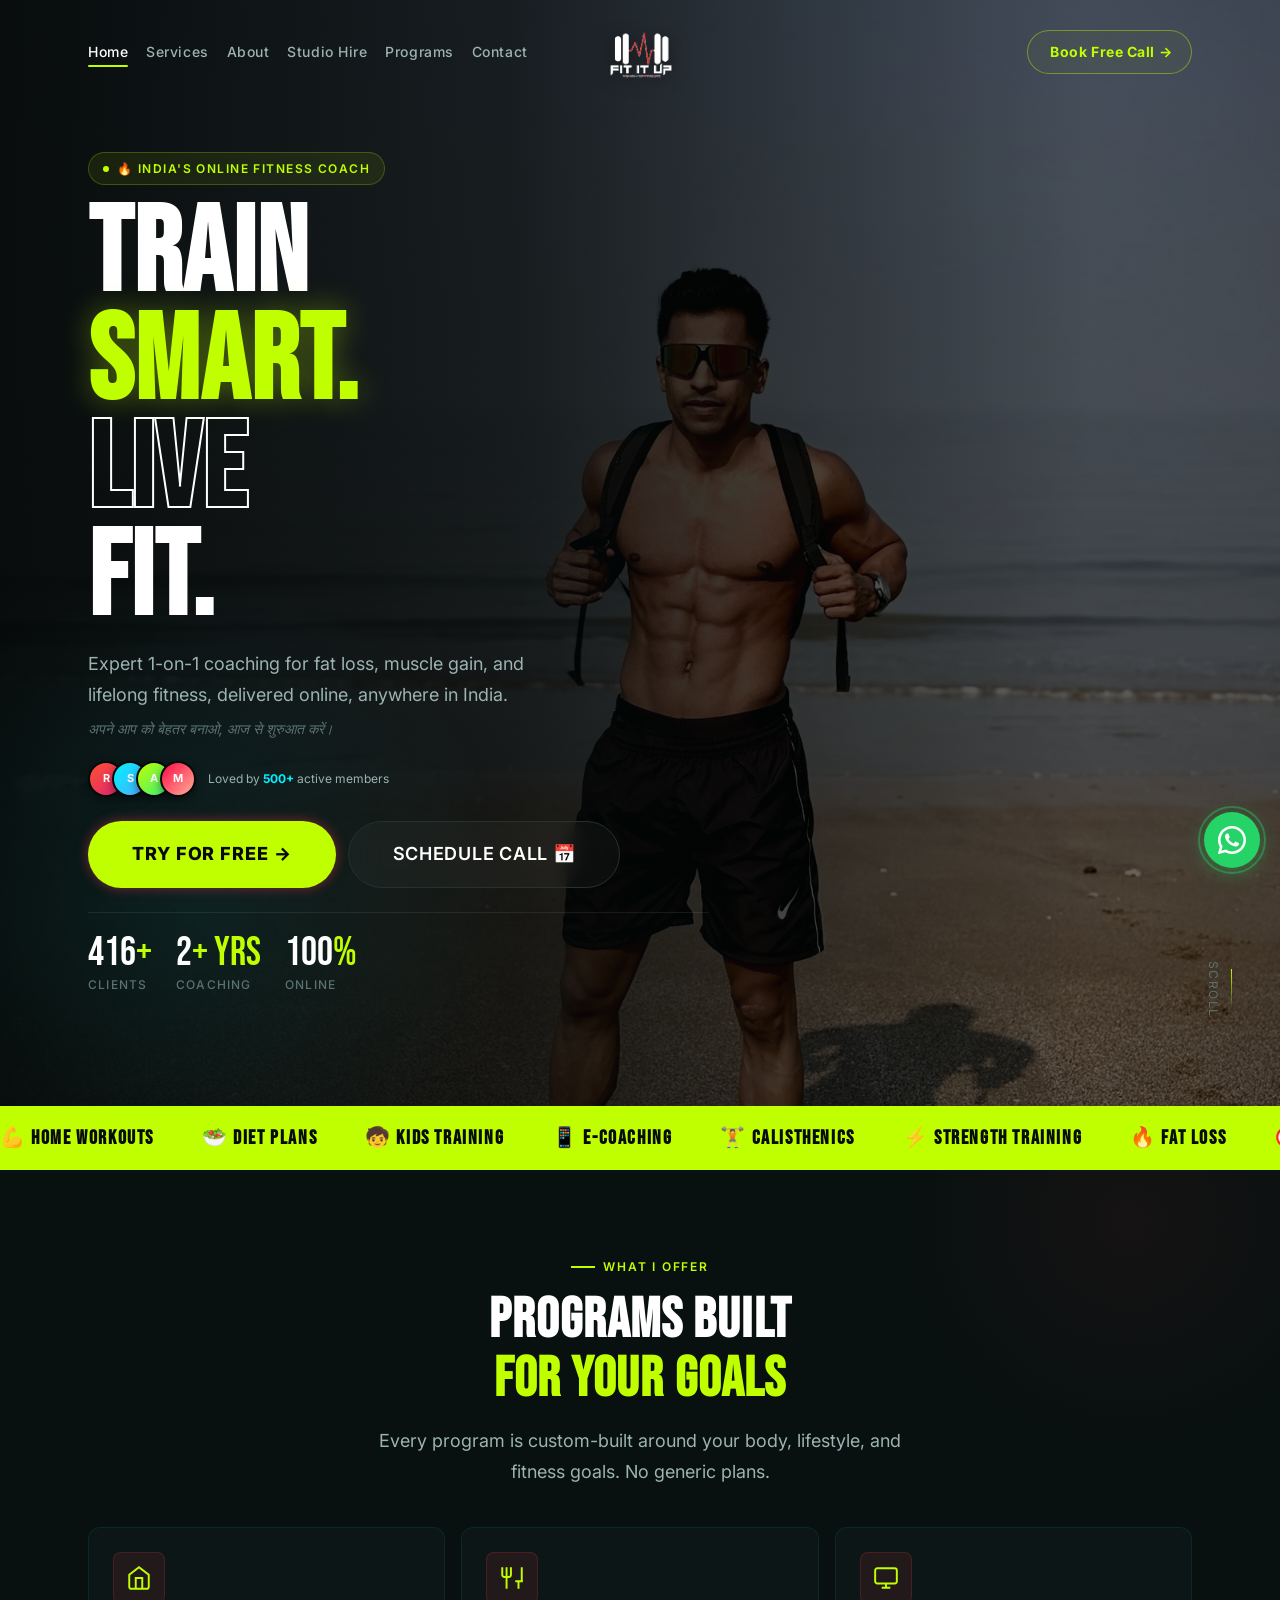
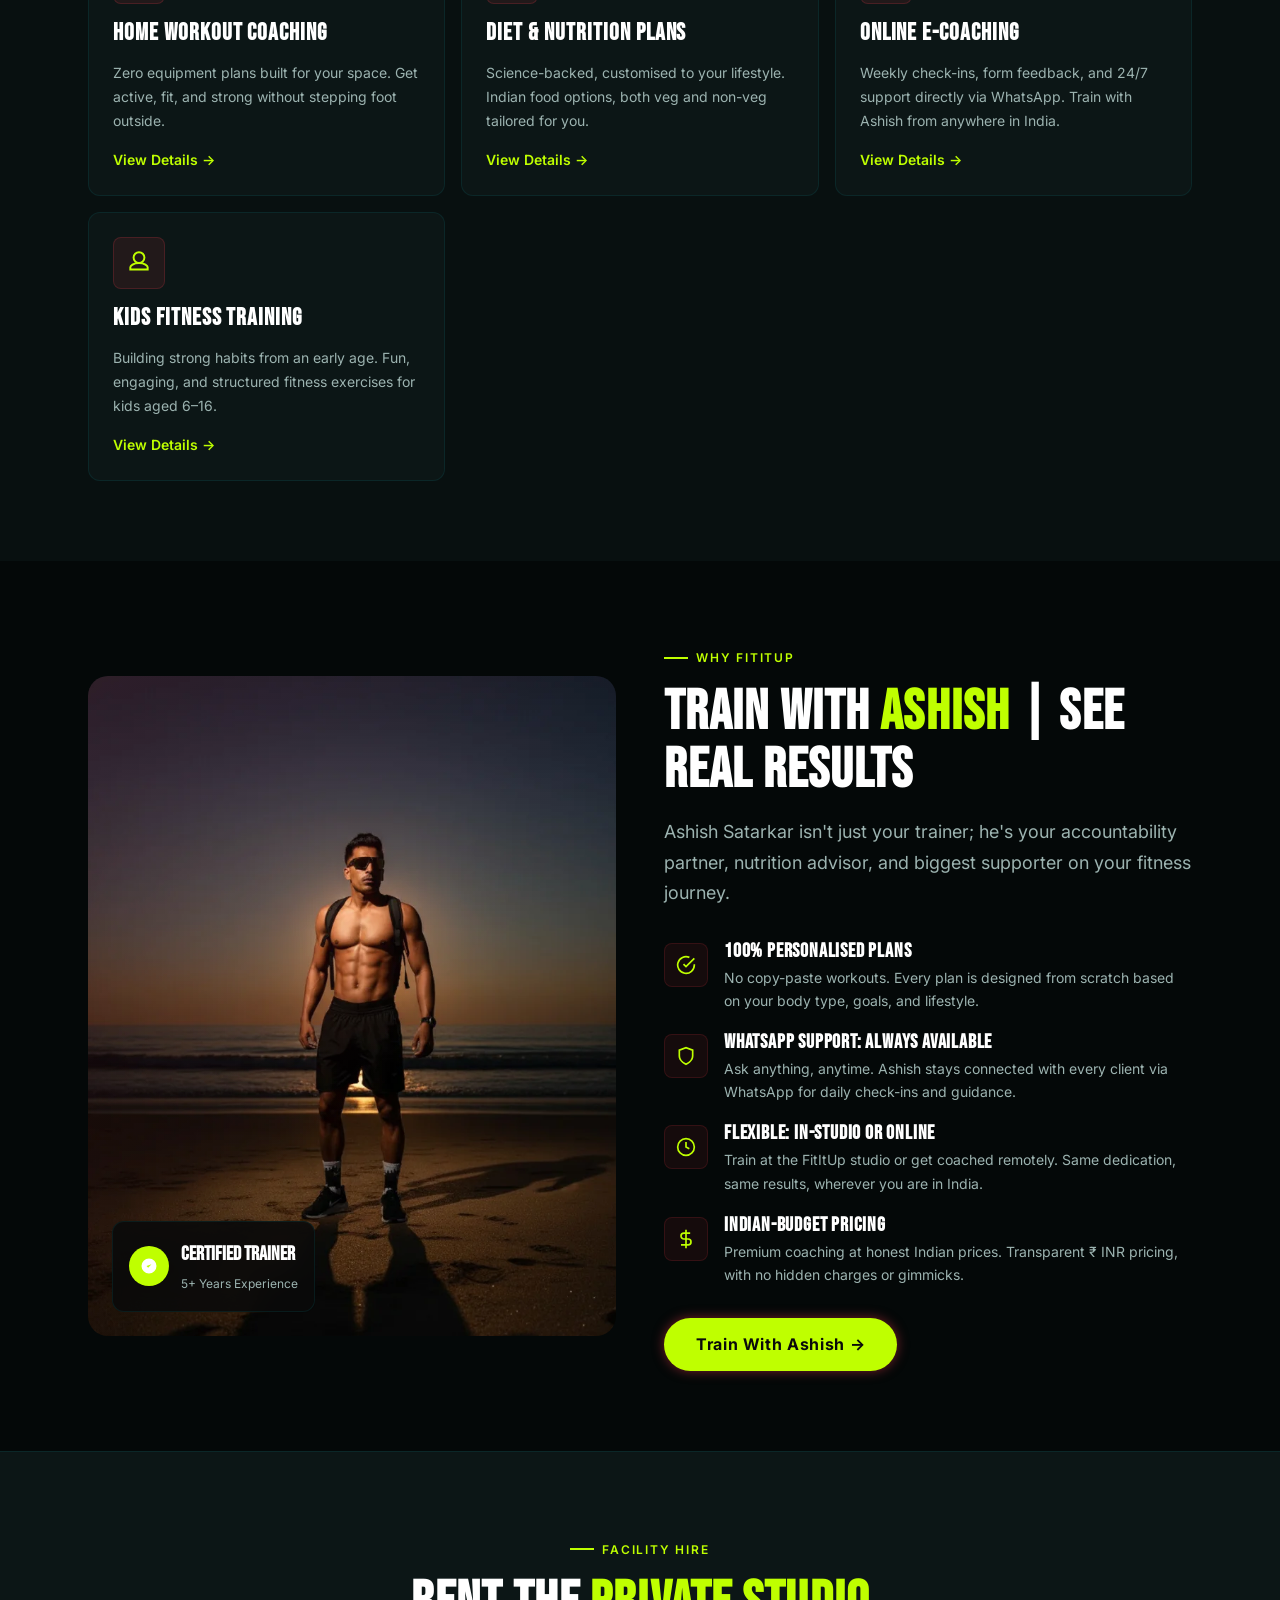
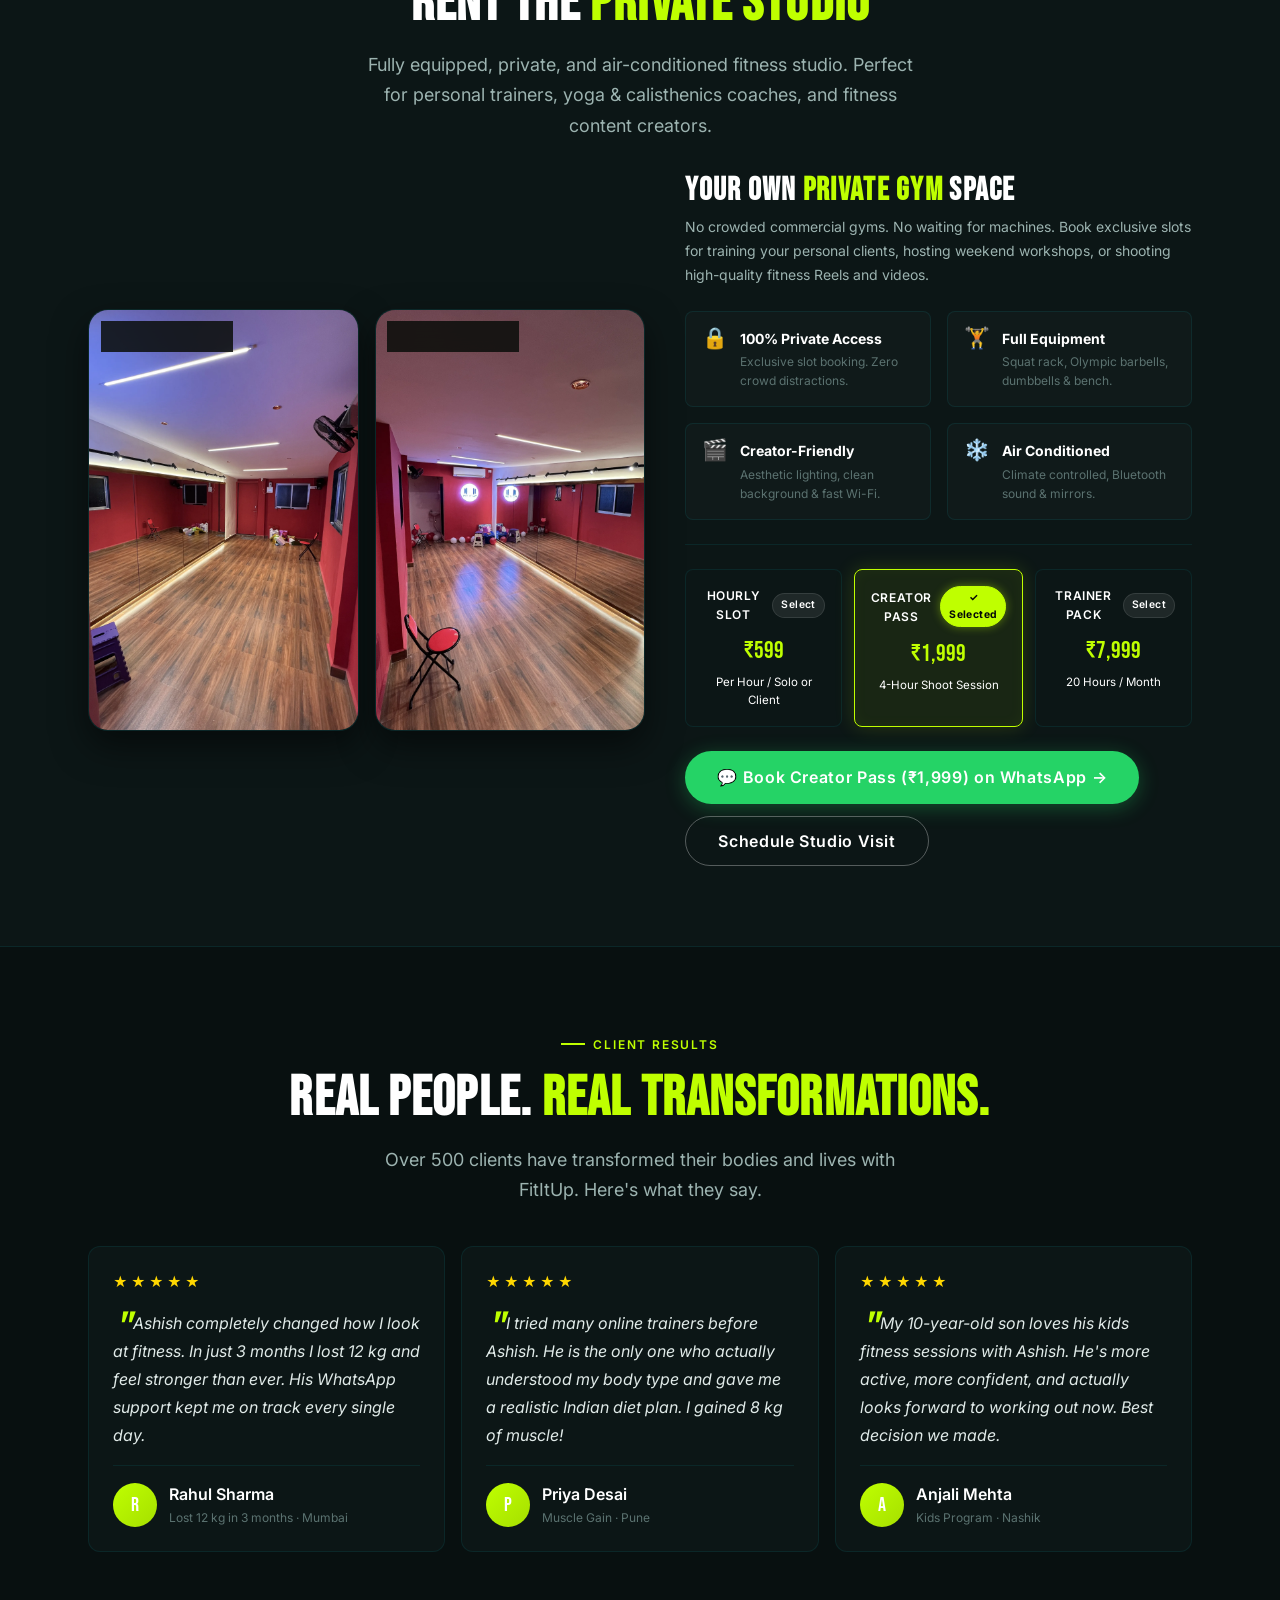
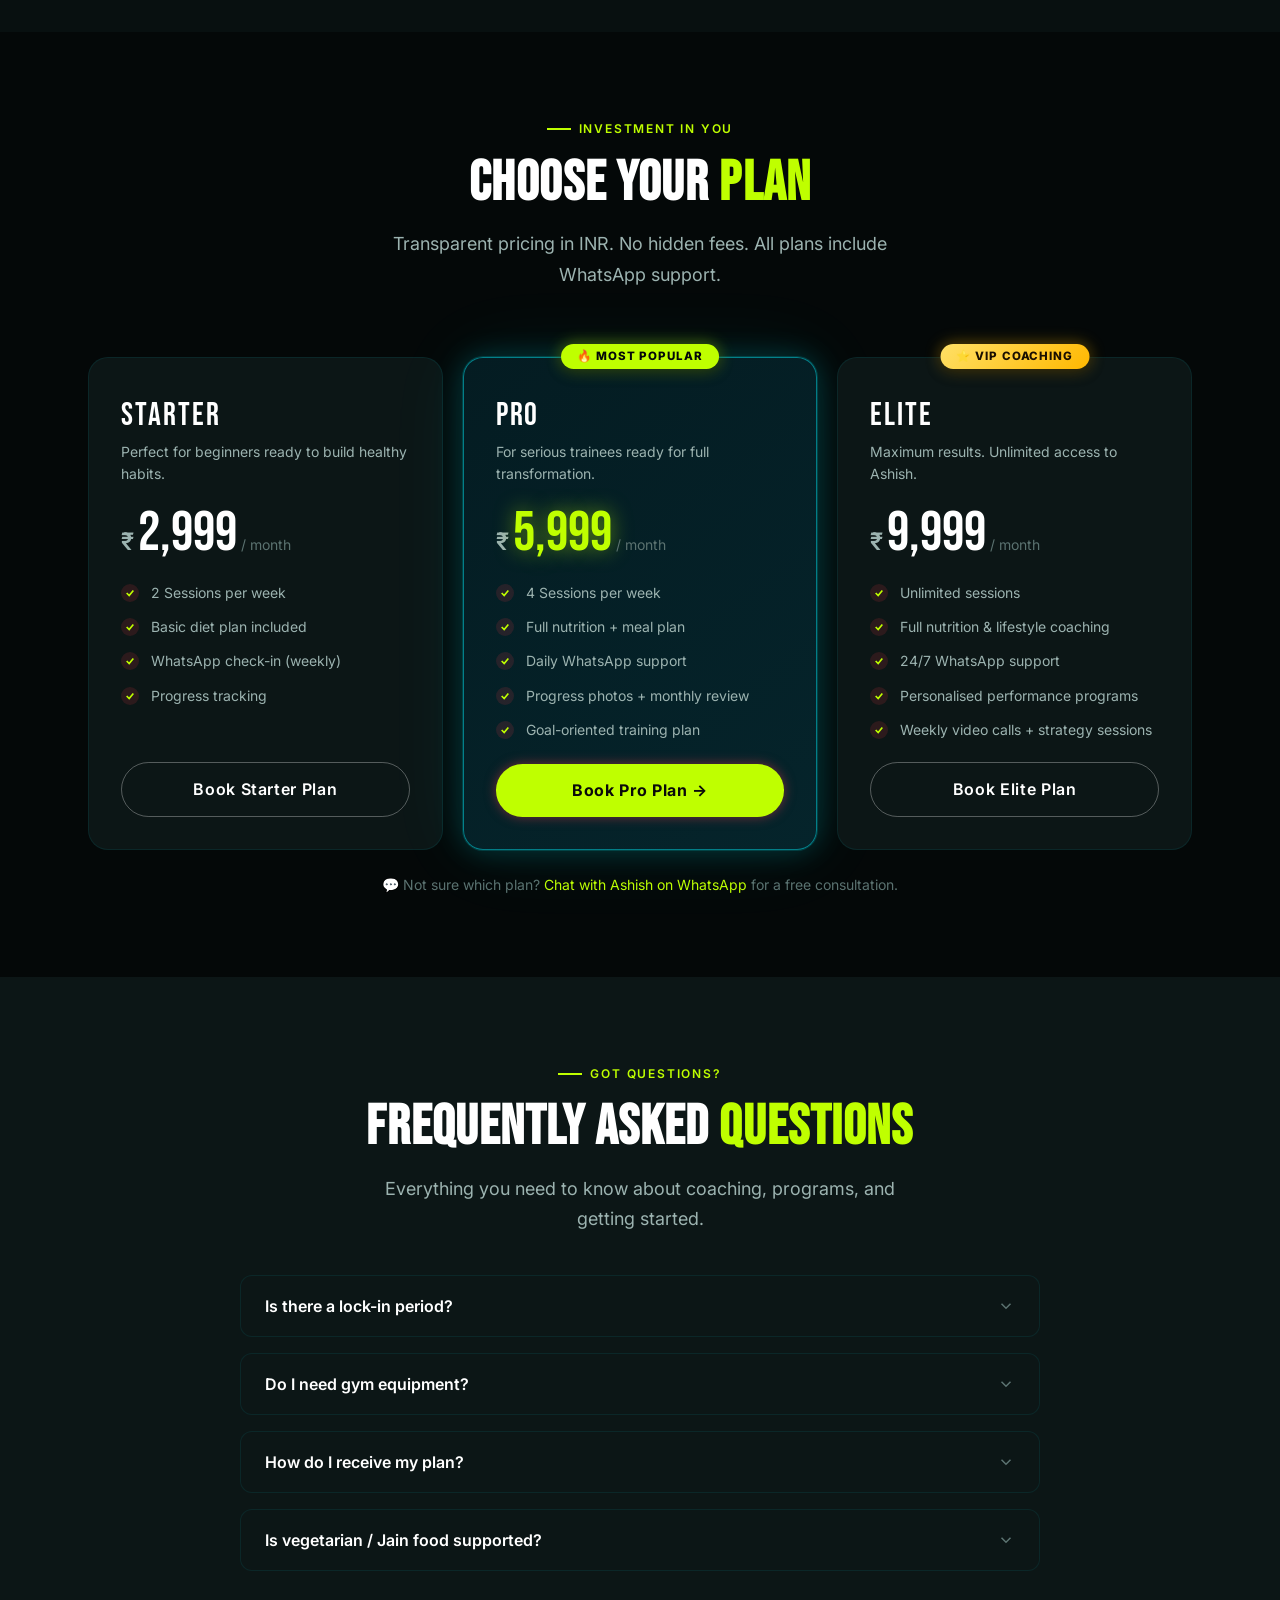
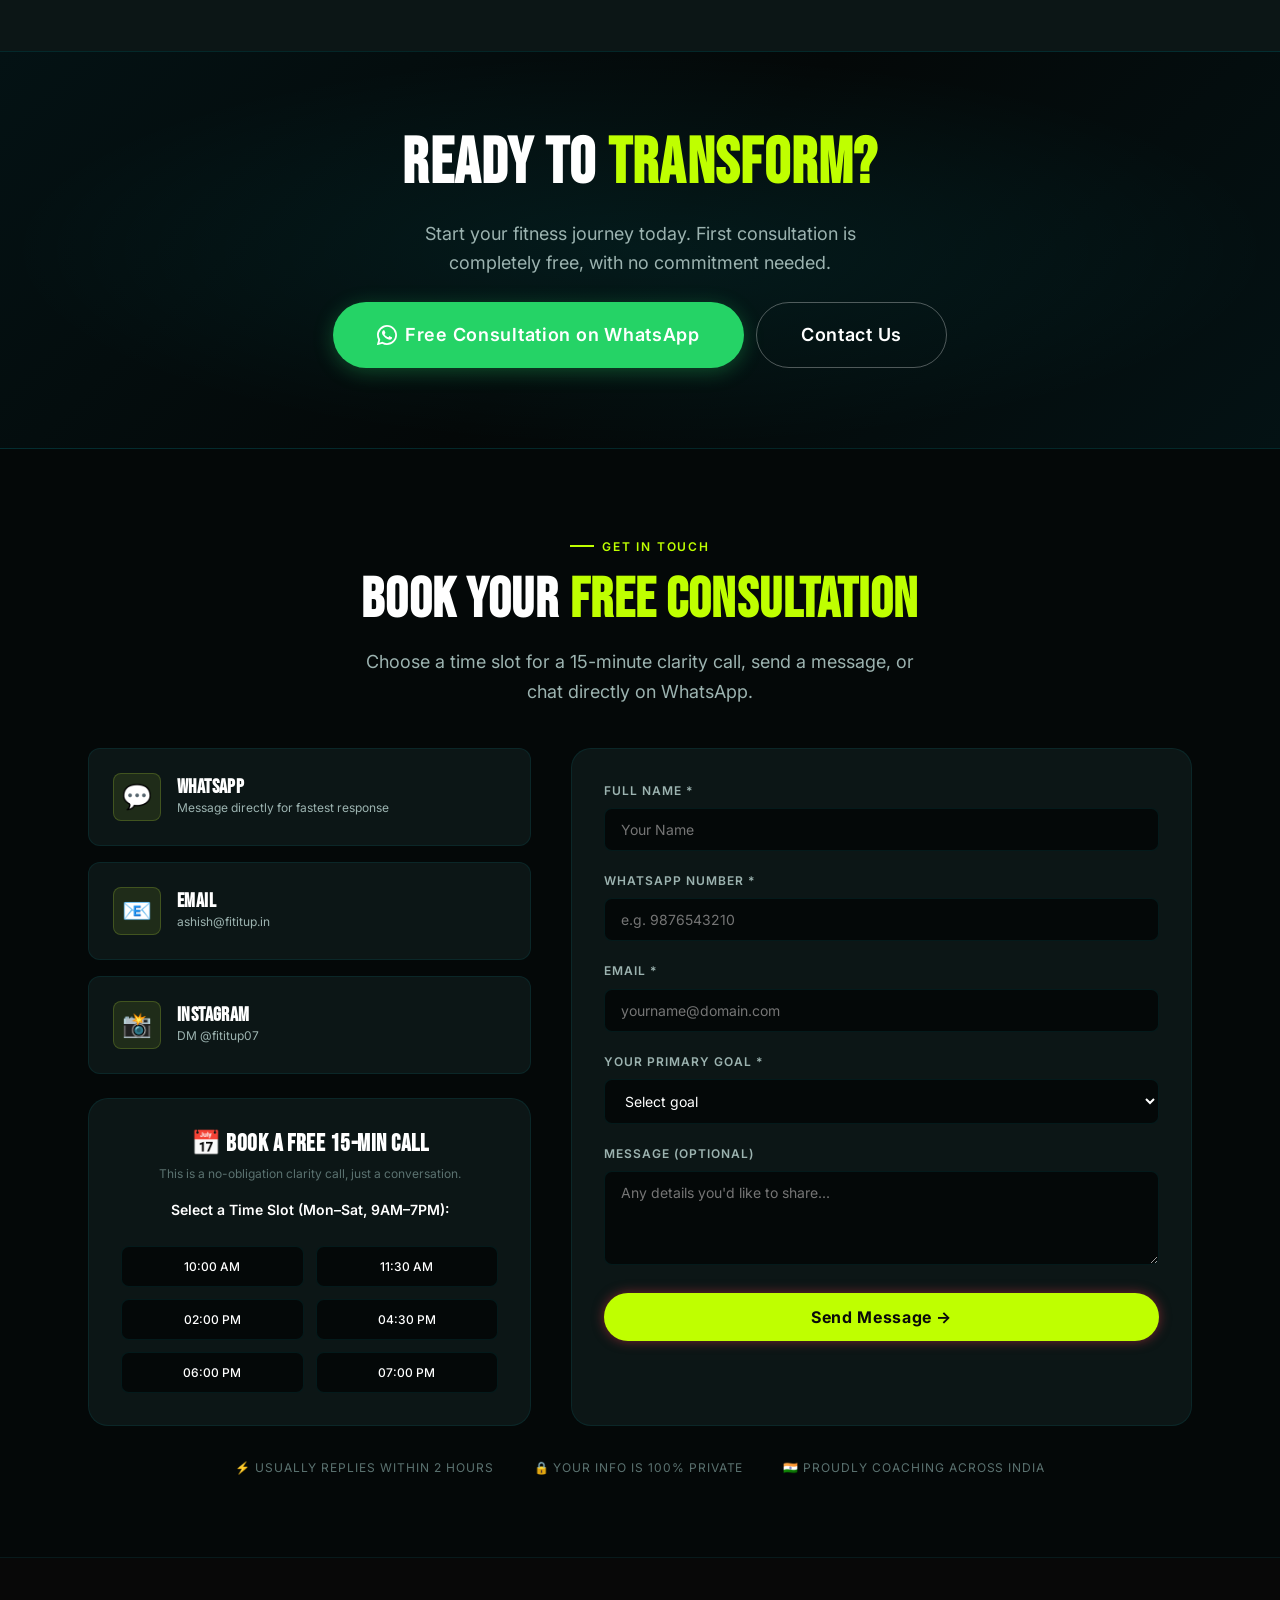
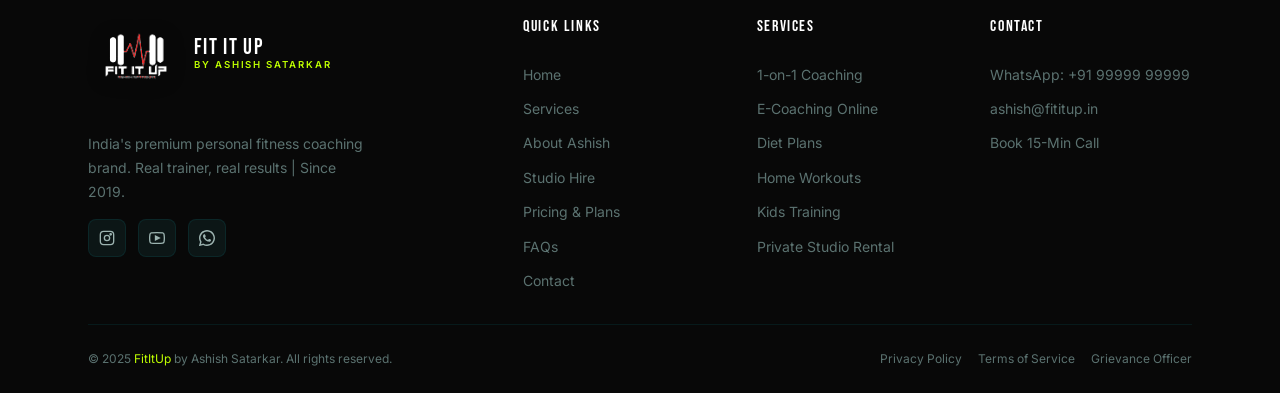
==== commit 68ca9588: "Fix Most Popular and VIP Coaching badge clipping and text visibility on mobile" ====
--- a/index.html
+++ b/index.html
@@ -11,7 +11,7 @@
   <link rel="preconnect" href="https://fonts.googleapis.com" />
   <link rel="preconnect" href="https://fonts.gstatic.com" crossorigin />
   <link href="https://fonts.googleapis.com/css2?family=Bebas+Neue&family=Inter:wght@300;400;500;600;700;800&display=swap" rel="stylesheet" />
-  <link rel="stylesheet" href="style.css?v=4" />
+  <link rel="stylesheet" href="style.css?v=5" />
 </head>
 <body>
 
@@ -572,7 +572,7 @@
       </div>
 
       <!-- Elite -->
-      <div class="pricing-card">
+      <div class="pricing-card pricing-card--vip">
         <div class="pricing-card__badge">⭐ VIP Coaching</div>
         <div>
           <div class="pricing-card__name">Elite</div>
--- a/style.css
+++ b/style.css
@@ -3,7 +3,7 @@
    style.css
    ============================================================ */
 
-@import url('css/style.css?v=4');
-@import url('css/navbar.css?v=4');
-@import url('css/hero.css?v=4');
-@import url('css/sections.css?v=4');
+@import url('css/style.css?v=5');
+@import url('css/navbar.css?v=5');
+@import url('css/hero.css?v=5');
+@import url('css/sections.css?v=5');
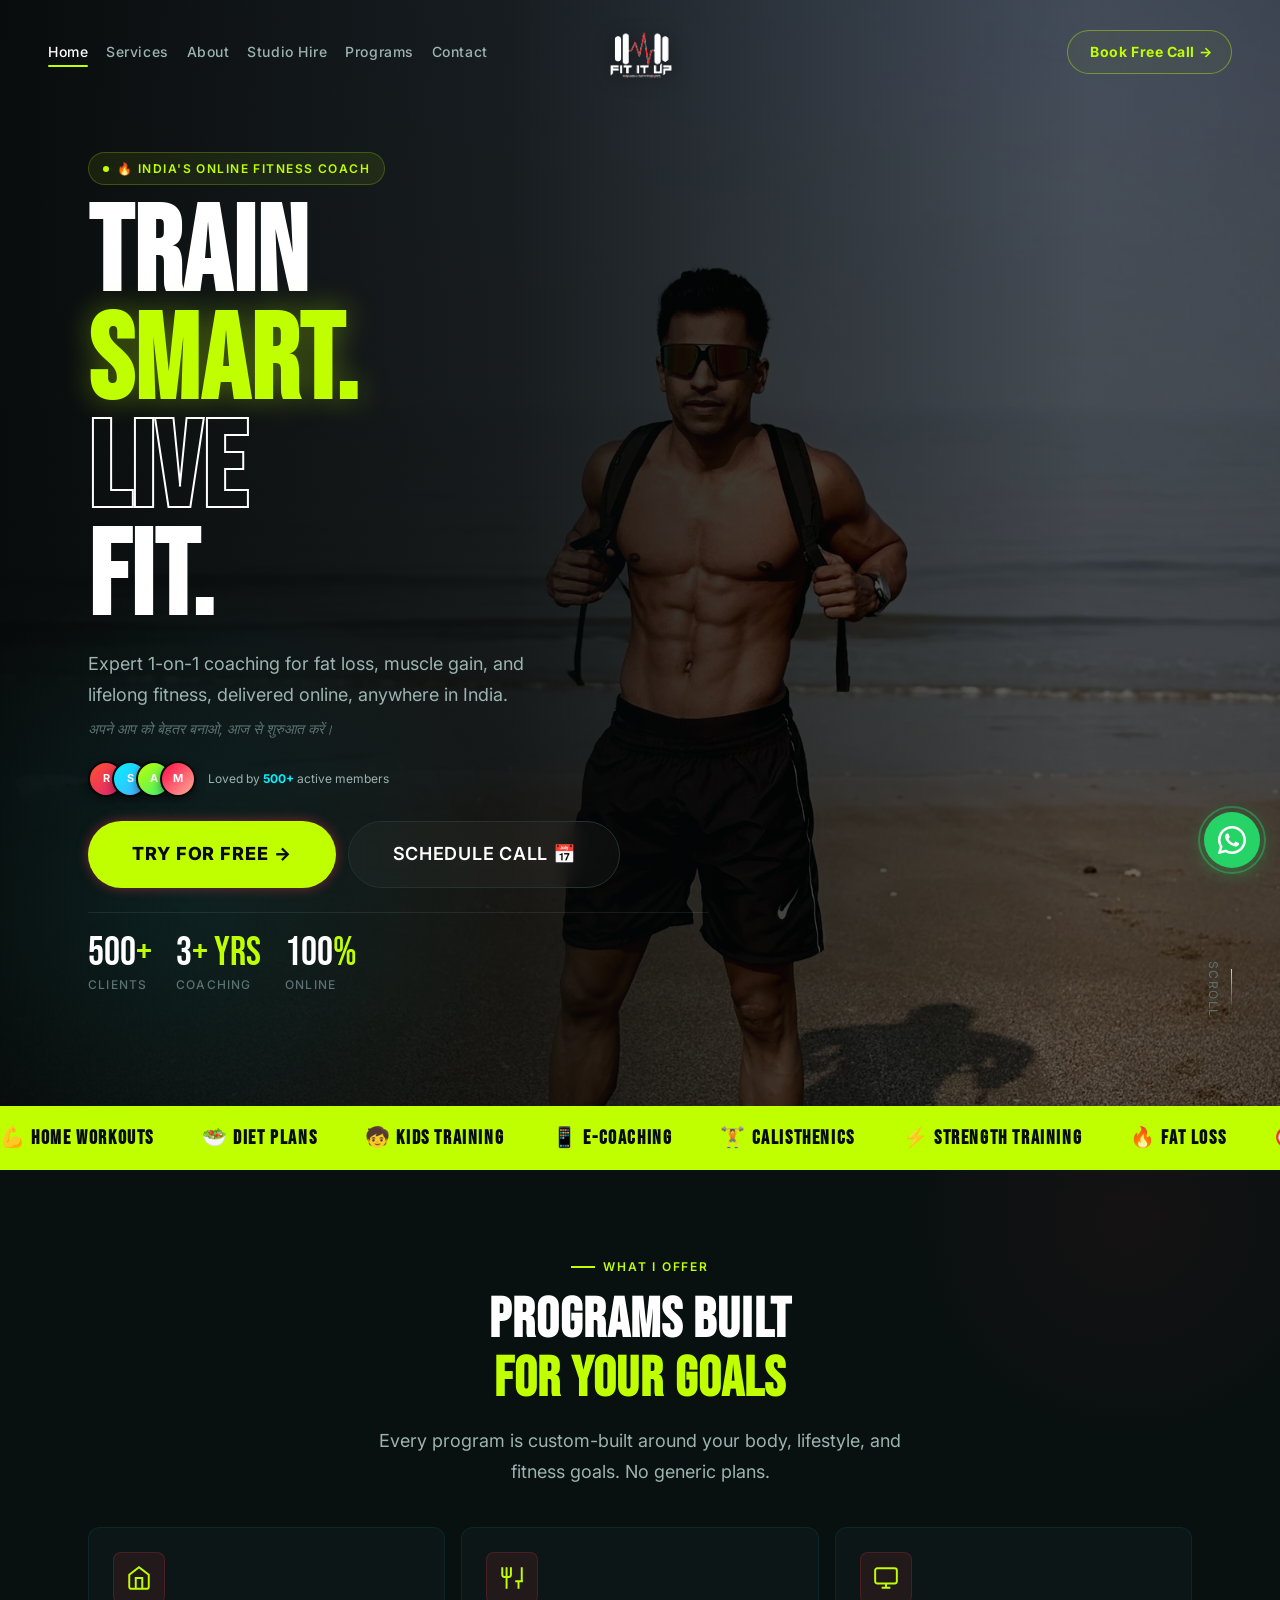
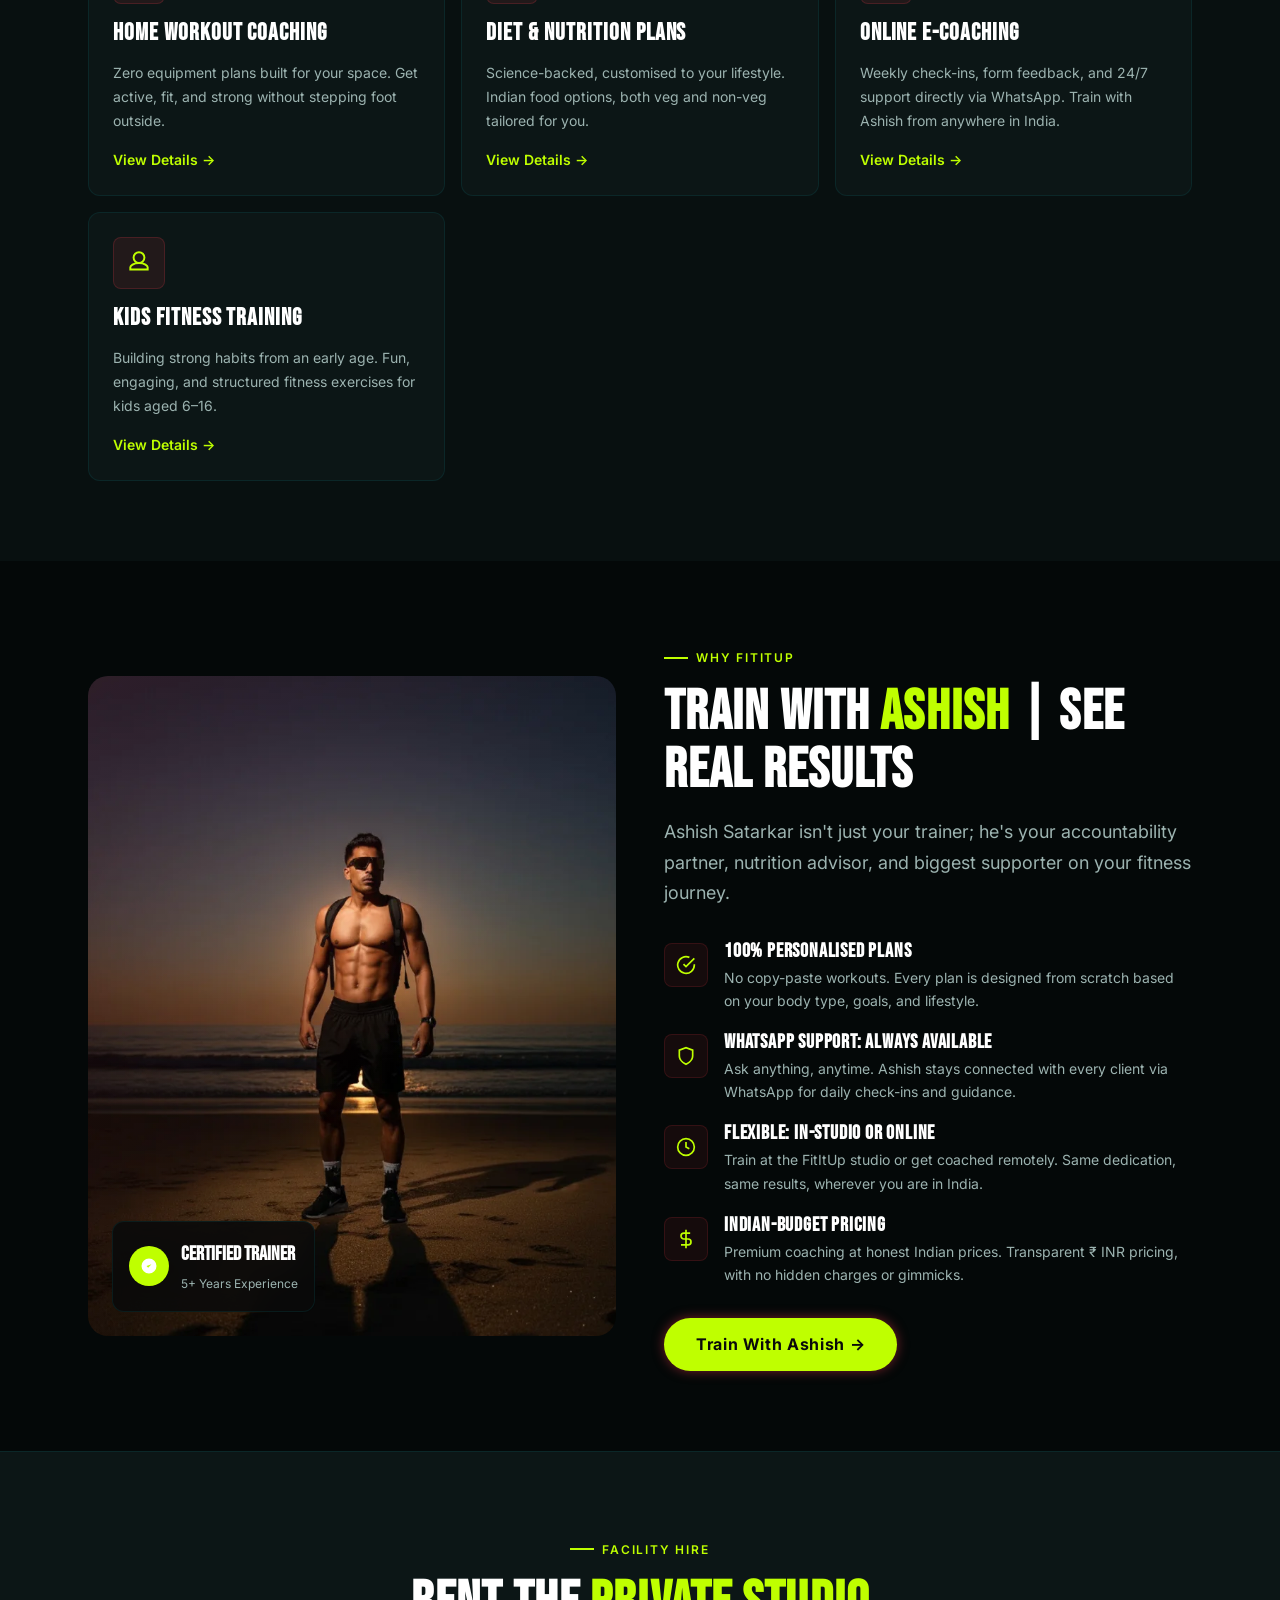
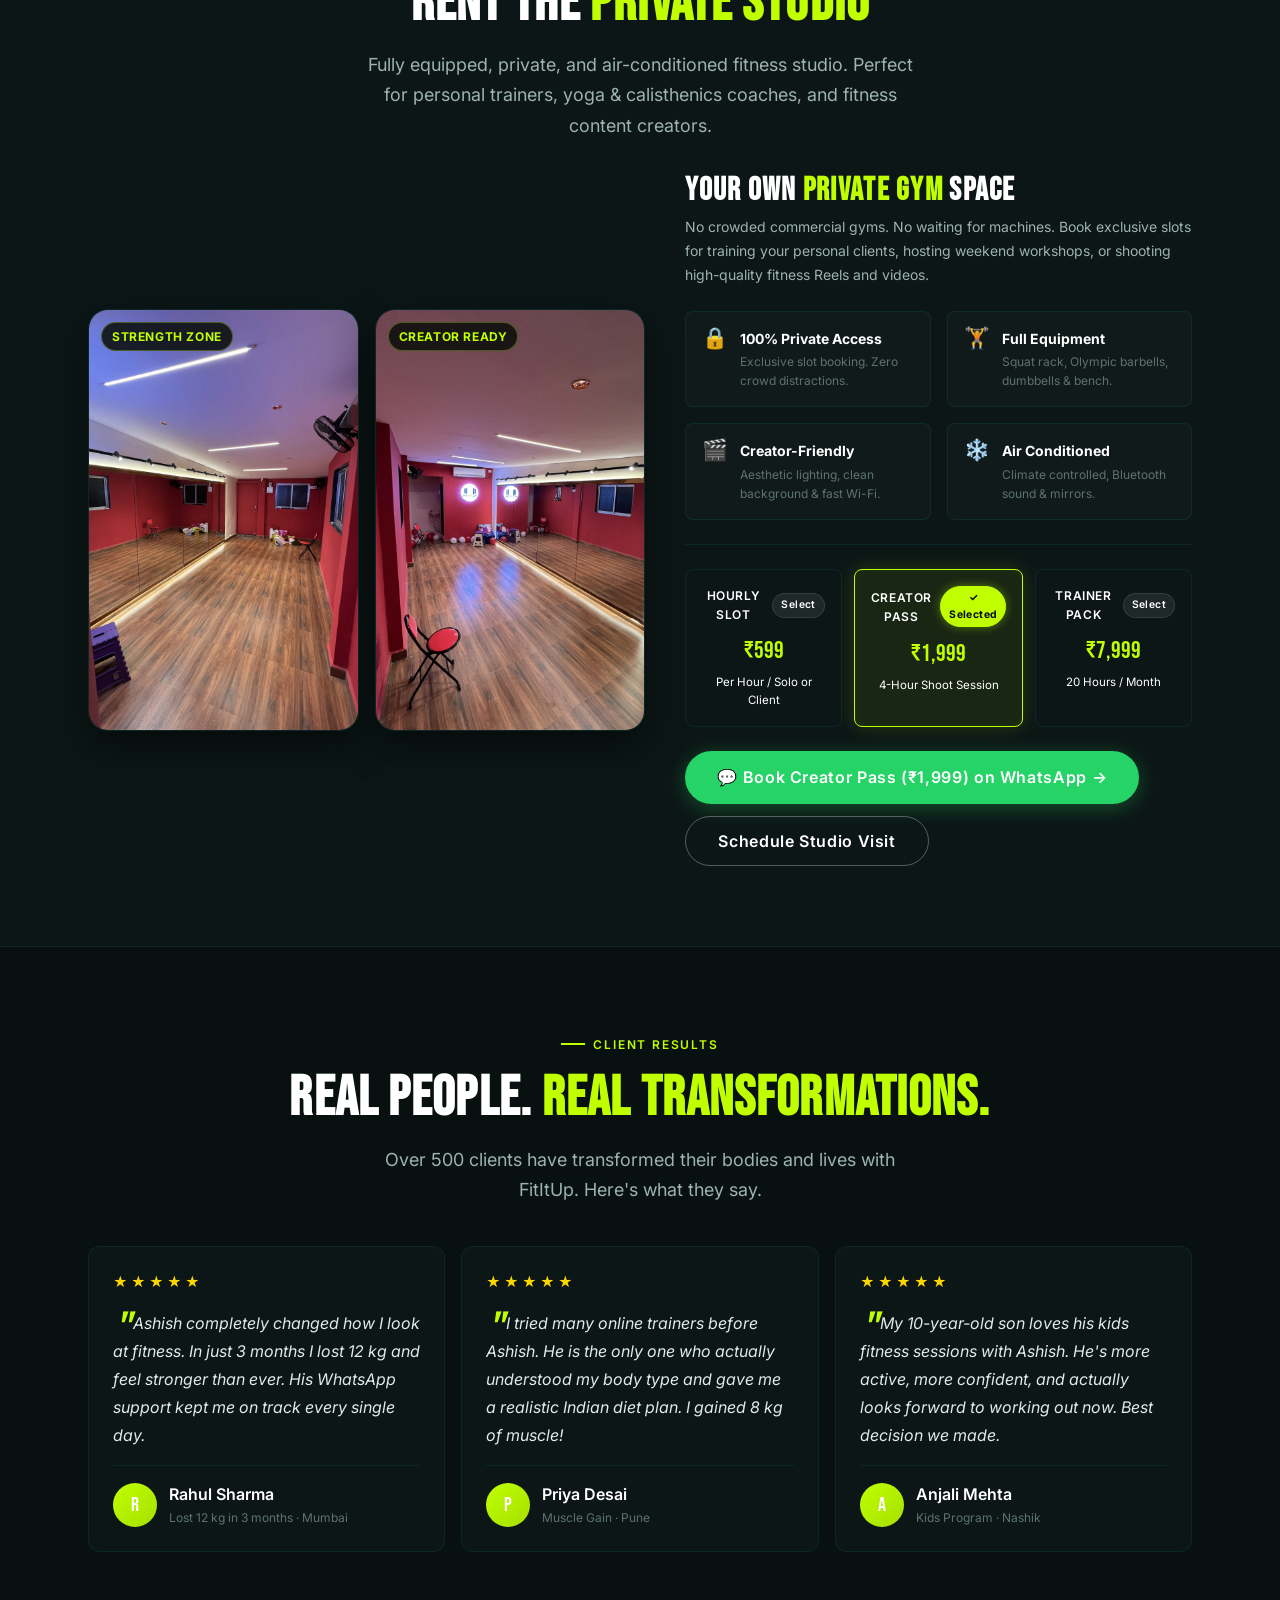
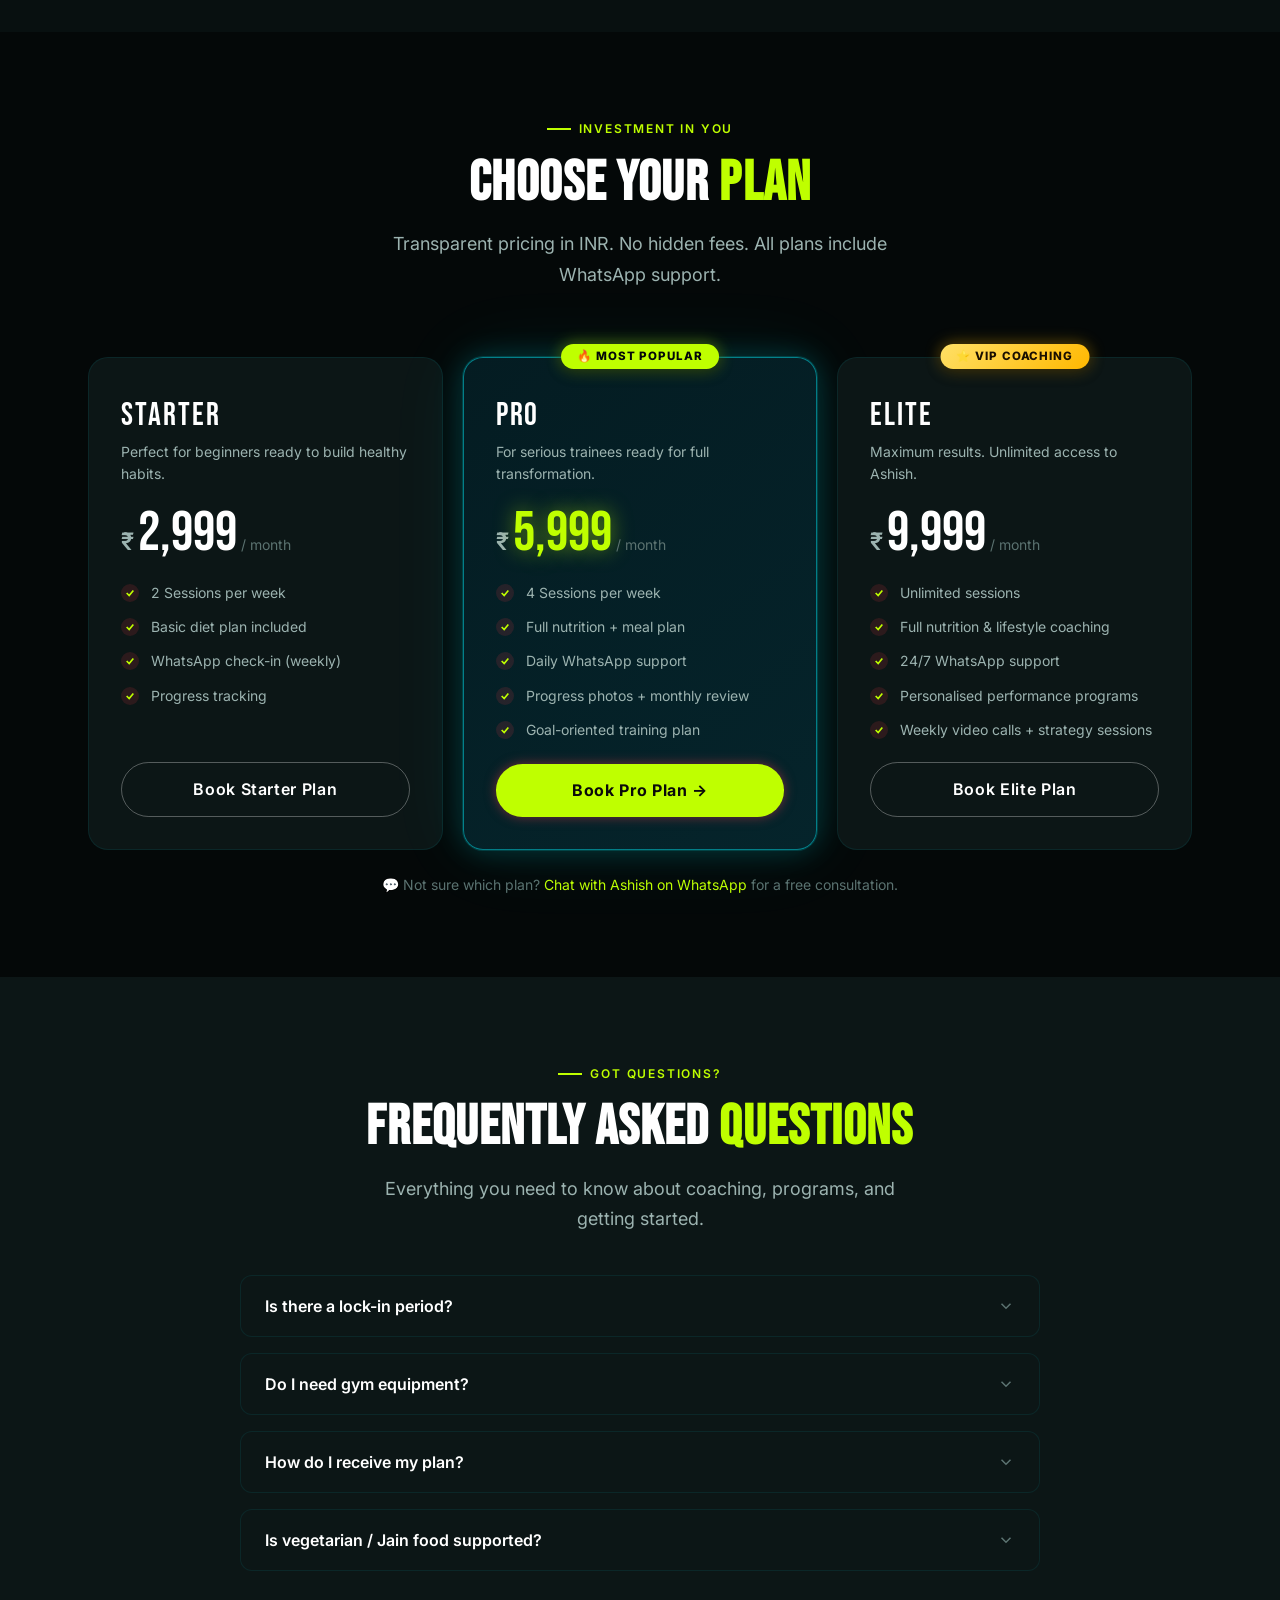
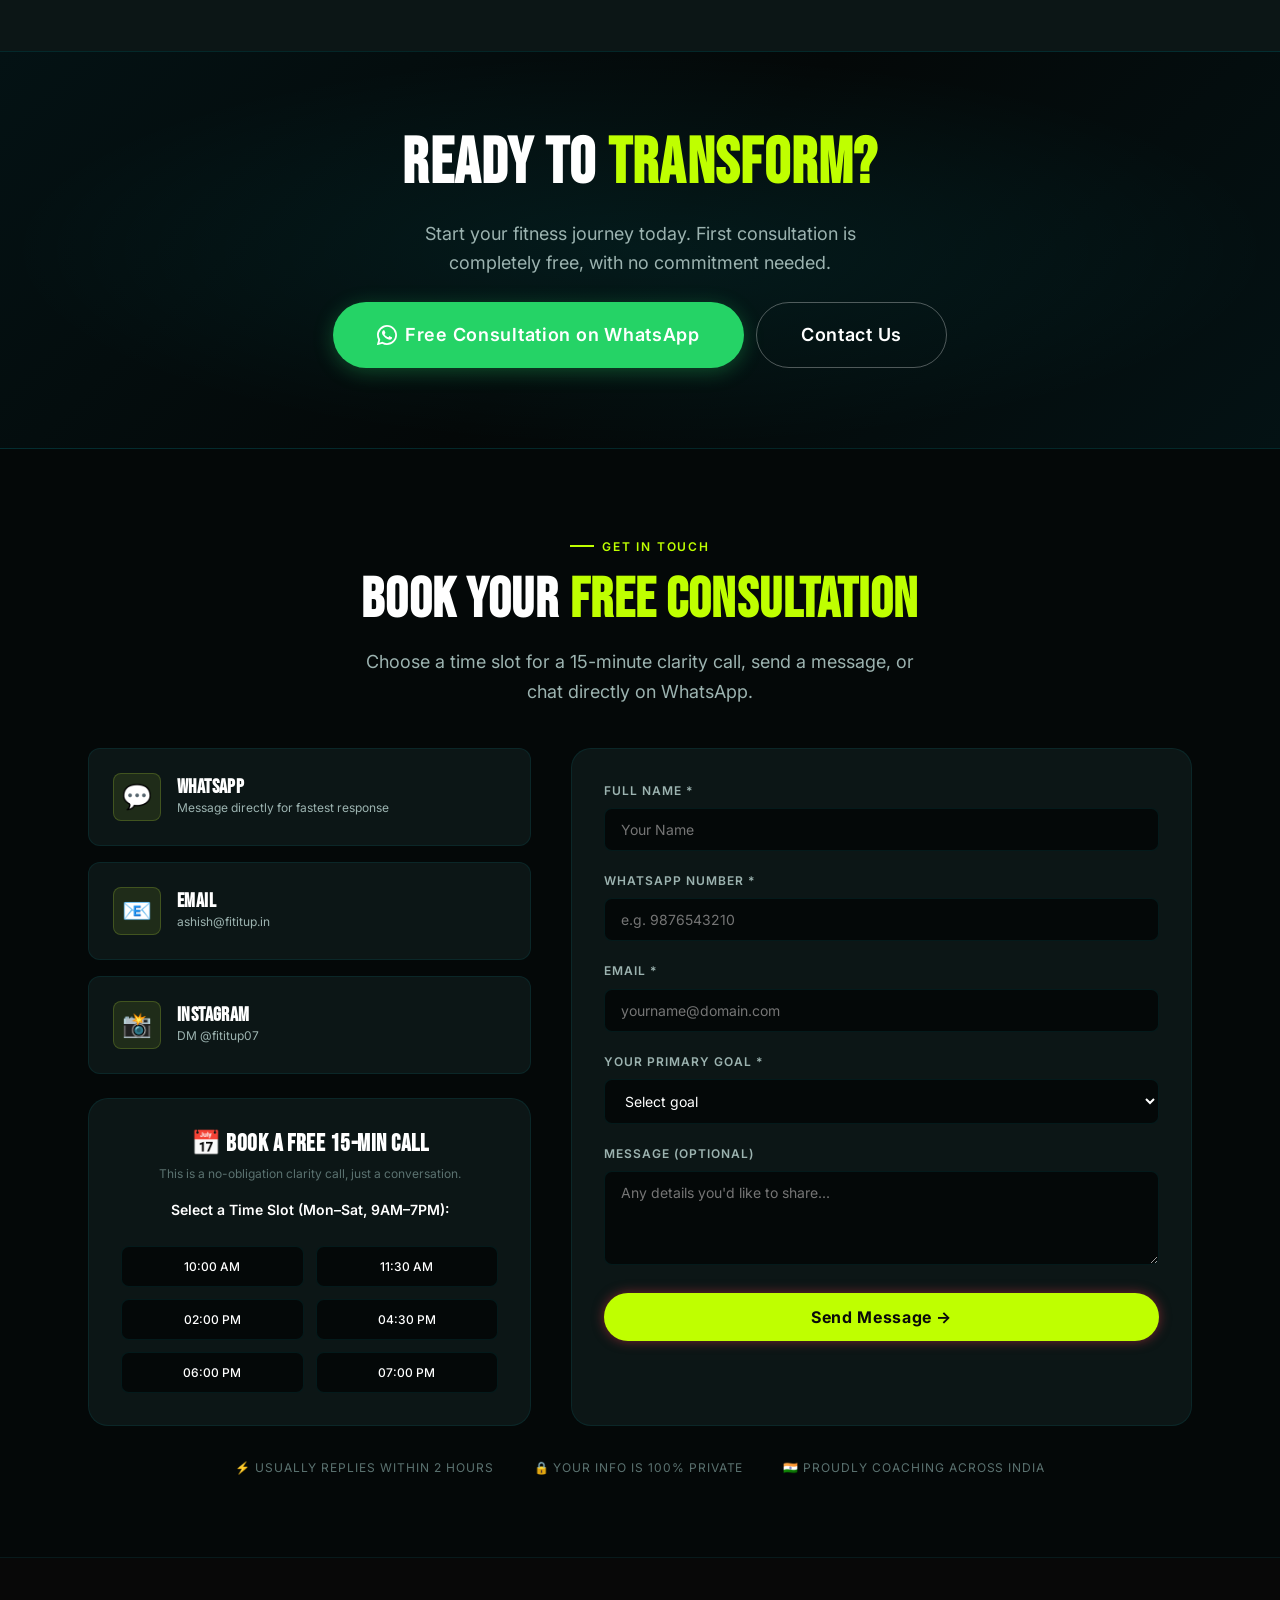
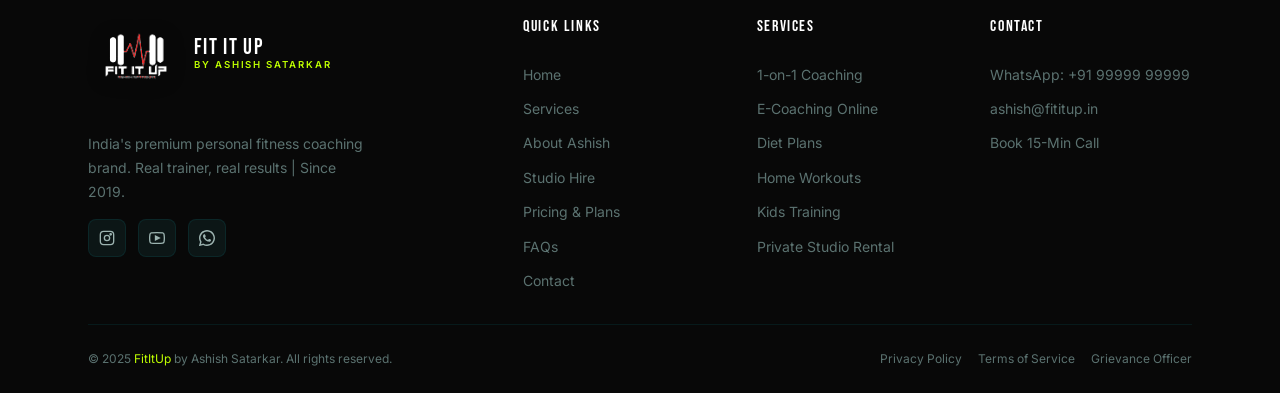
==== commit 3fb480bf: "Fix mobile horizontal page overflow and optimize phone view layout" ====
--- a/index.html
+++ b/index.html
@@ -11,7 +11,7 @@
   <link rel="preconnect" href="https://fonts.googleapis.com" />
   <link rel="preconnect" href="https://fonts.gstatic.com" crossorigin />
   <link href="https://fonts.googleapis.com/css2?family=Bebas+Neue&family=Inter:wght@300;400;500;600;700;800&display=swap" rel="stylesheet" />
-  <link rel="stylesheet" href="style.css?v=5" />
+  <link rel="stylesheet" href="style.css?v=6" />
 </head>
 <body>
 
--- a/style.css
+++ b/style.css
@@ -3,7 +3,7 @@
    style.css
    ============================================================ */
 
-@import url('css/style.css?v=5');
-@import url('css/navbar.css?v=5');
-@import url('css/hero.css?v=5');
-@import url('css/sections.css?v=5');
+@import url('css/style.css?v=6');
+@import url('css/navbar.css?v=6');
+@import url('css/hero.css?v=6');
+@import url('css/sections.css?v=6');
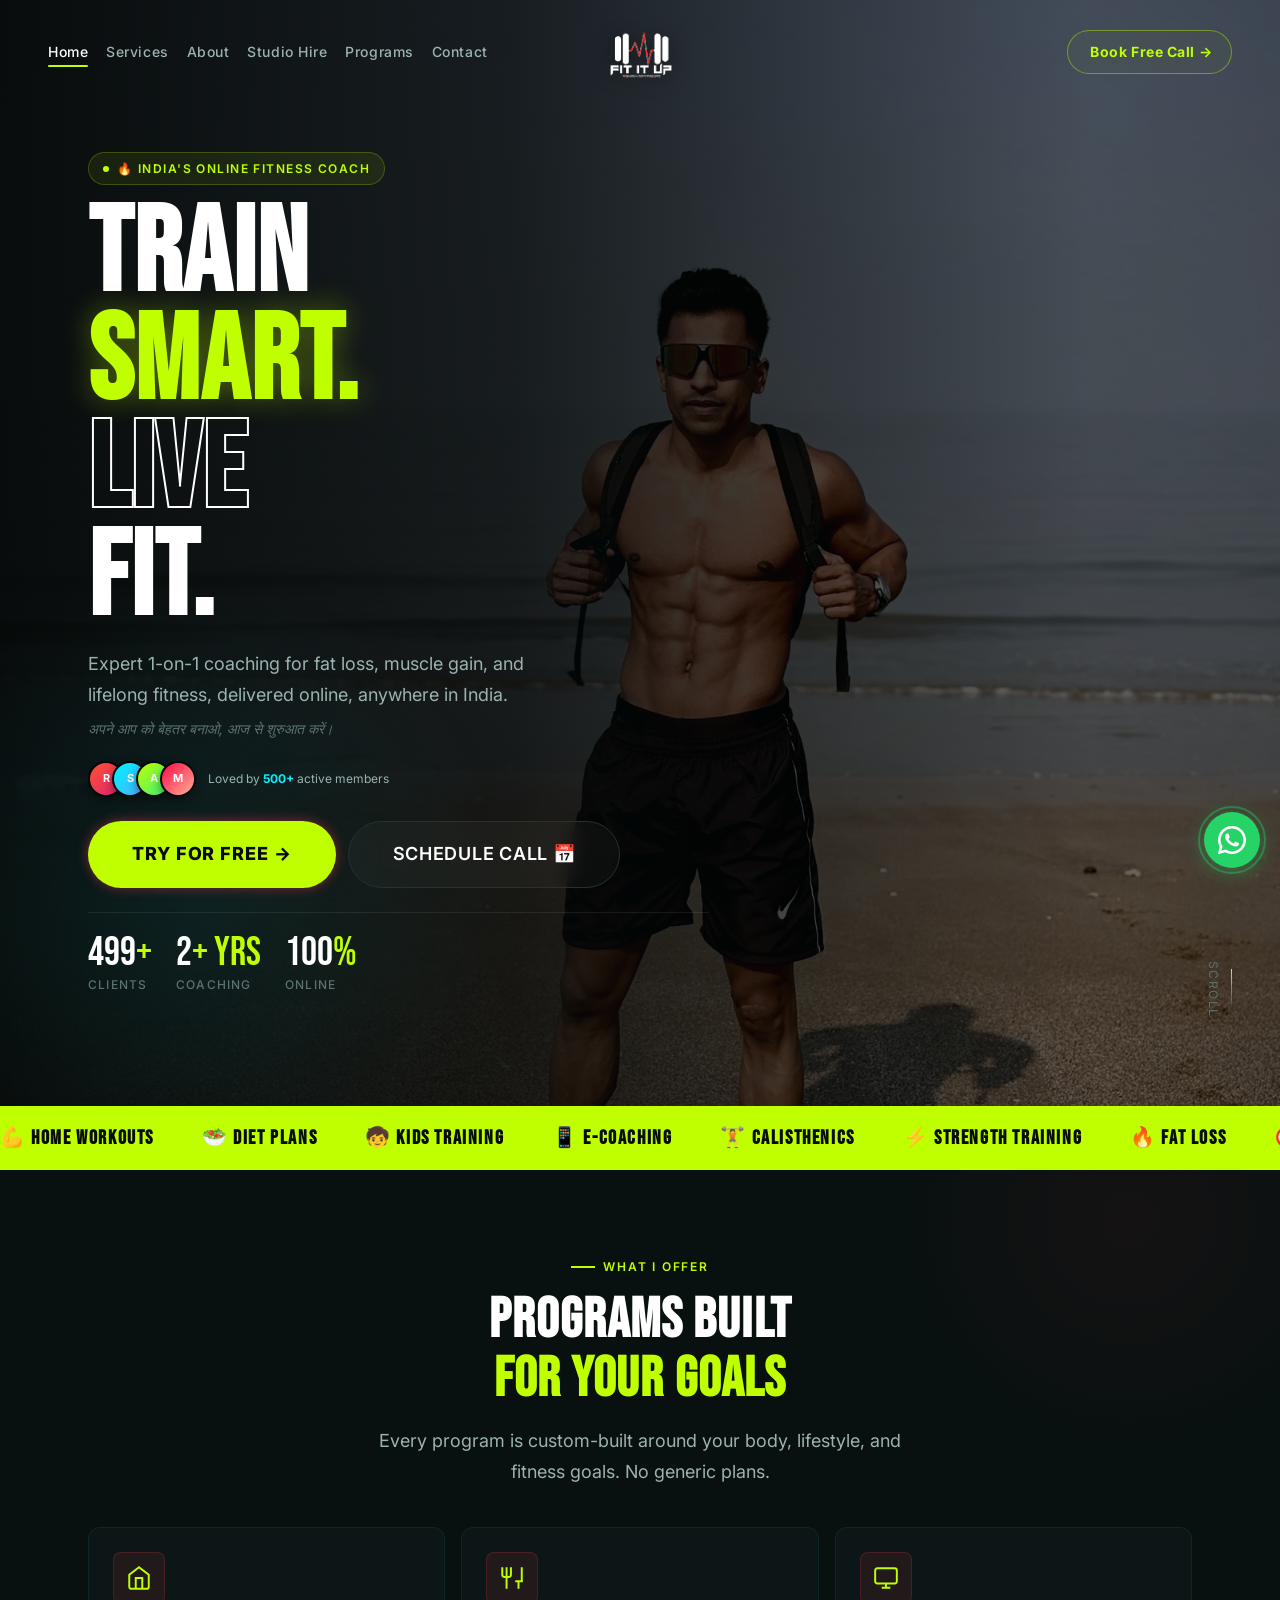
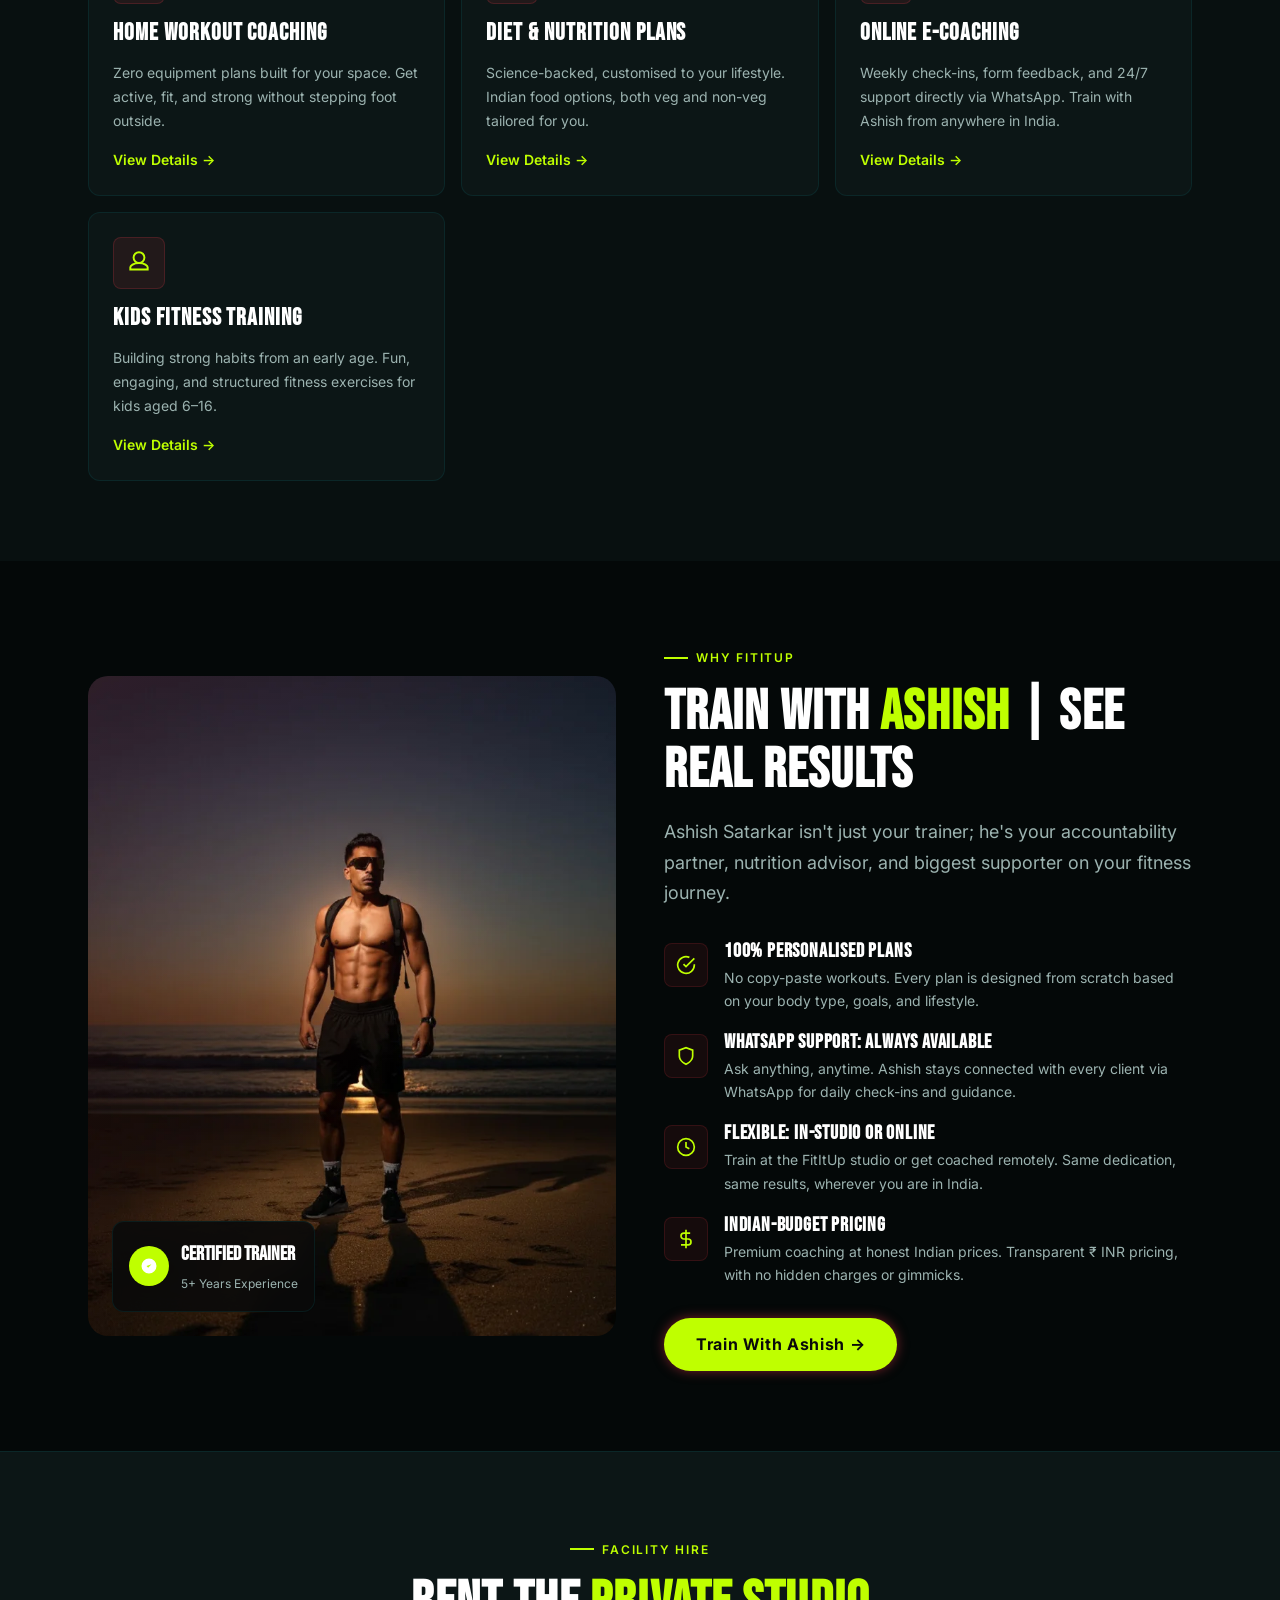
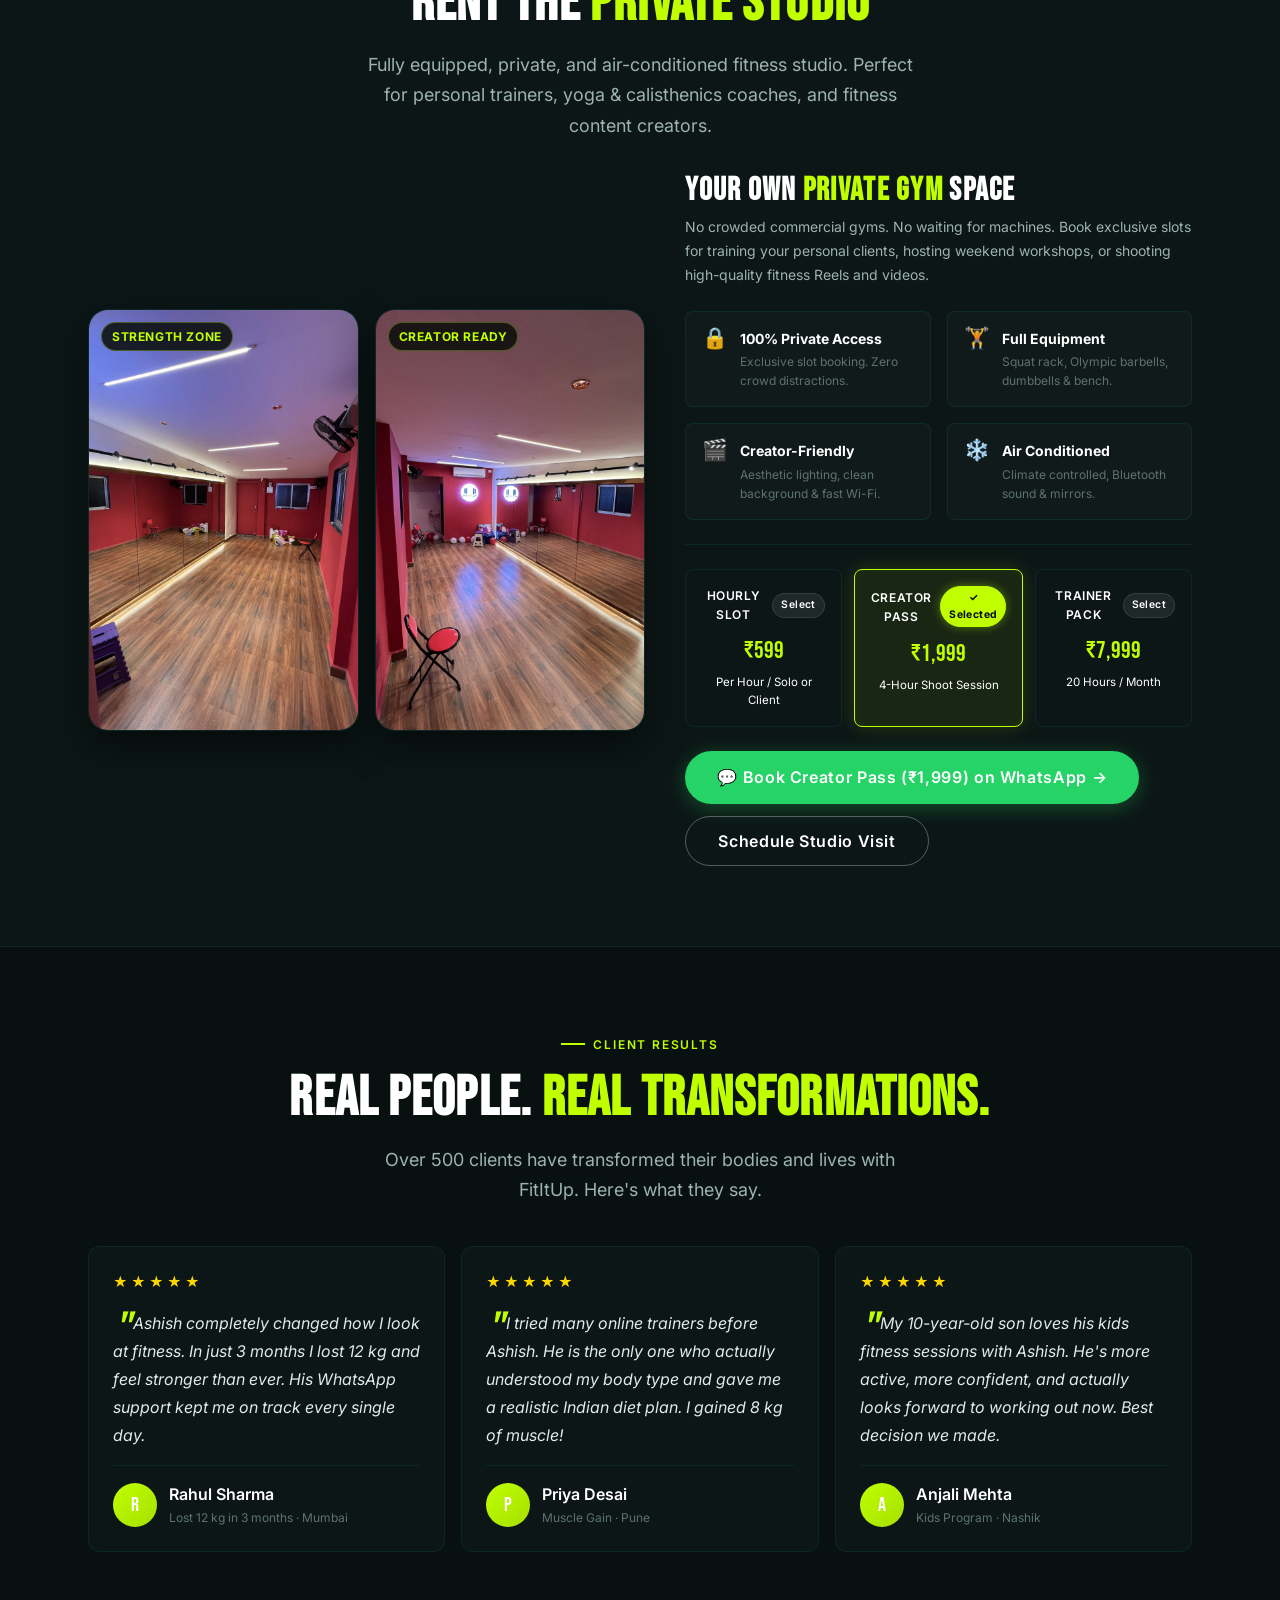
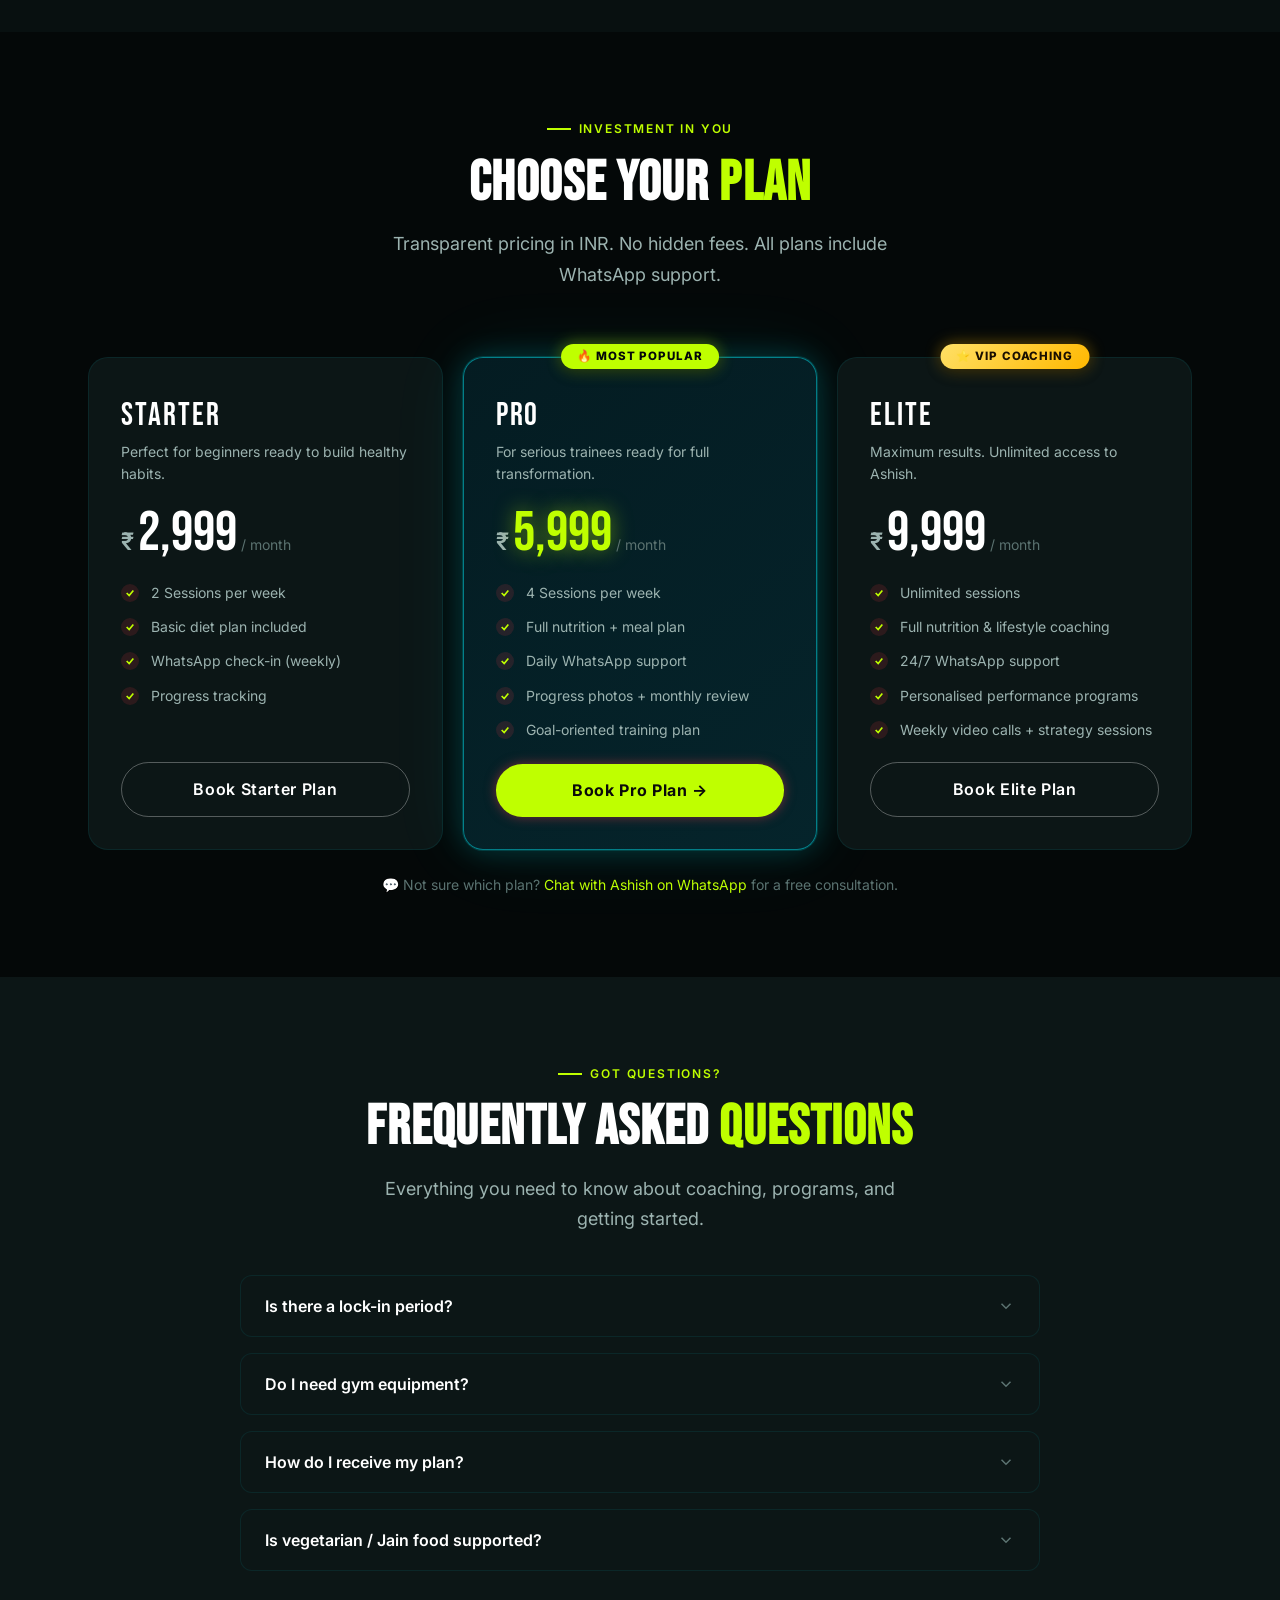
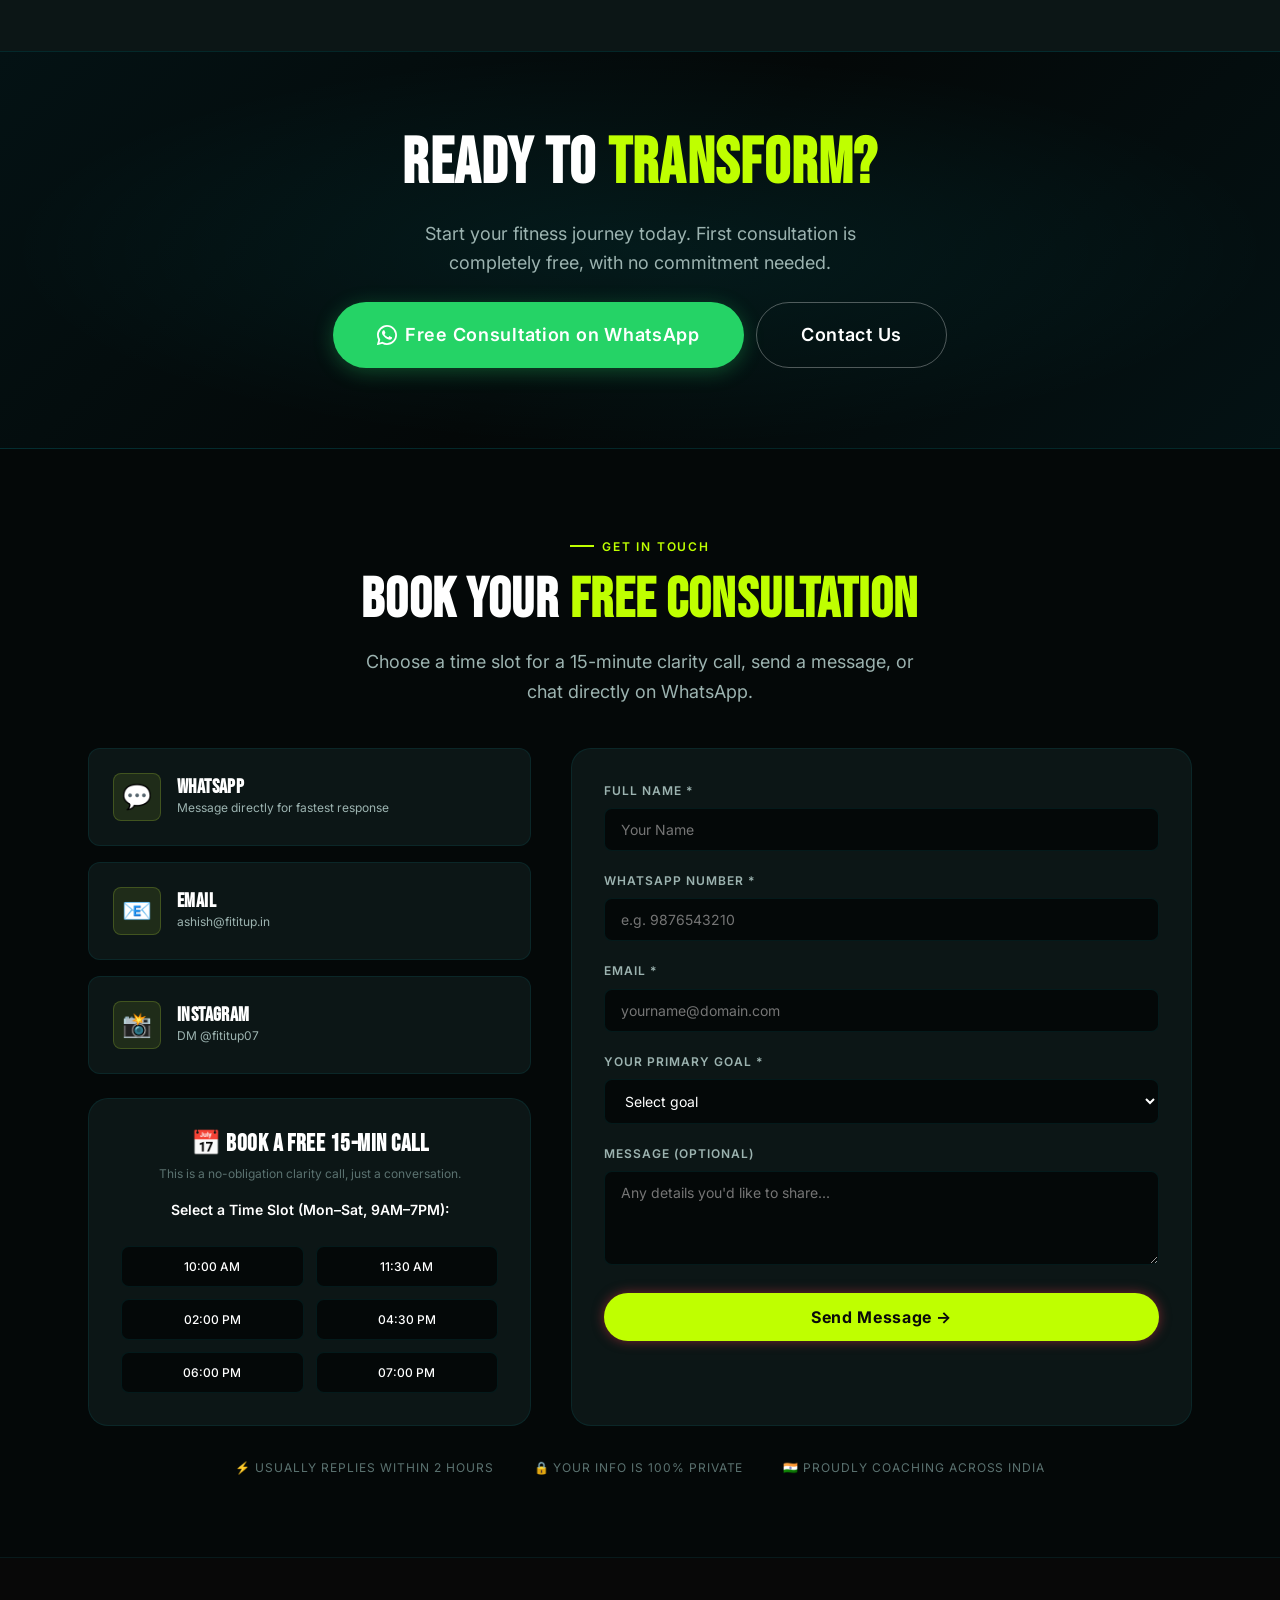
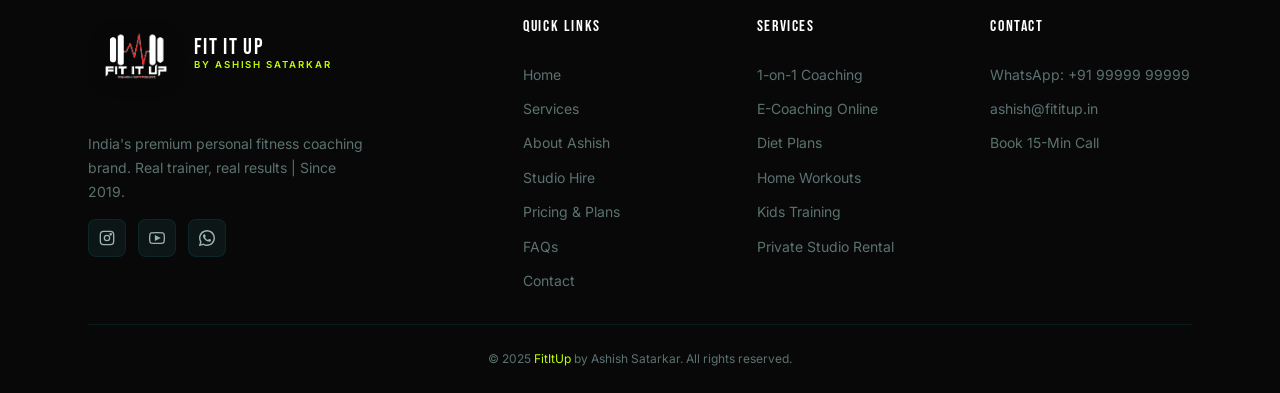
==== commit 8d208f33: "Remove privacy policy, terms of service, and grievance officer links from footer" ====
--- a/index.html
+++ b/index.html
@@ -11,7 +11,7 @@
   <link rel="preconnect" href="https://fonts.googleapis.com" />
   <link rel="preconnect" href="https://fonts.gstatic.com" crossorigin />
   <link href="https://fonts.googleapis.com/css2?family=Bebas+Neue&family=Inter:wght@300;400;500;600;700;800&display=swap" rel="stylesheet" />
-  <link rel="stylesheet" href="style.css?v=6" />
+  <link rel="stylesheet" href="style.css?v=7" />
 </head>
 <body>
 
@@ -878,11 +878,6 @@
 
     <div class="footer__bottom">
       <p class="footer__copyright">© 2025 <span>FitItUp</span> by Ashish Satarkar. All rights reserved.</p>
-      <div class="footer__policy-links">
-        <a href="#">Privacy Policy</a>
-        <a href="#">Terms of Service</a>
-        <a href="#">Grievance Officer</a>
-      </div>
     </div>
   </div>
 </footer>
--- a/style.css
+++ b/style.css
@@ -3,7 +3,7 @@
    style.css
    ============================================================ */
 
-@import url('css/style.css?v=6');
-@import url('css/navbar.css?v=6');
-@import url('css/hero.css?v=6');
-@import url('css/sections.css?v=6');
+@import url('css/style.css?v=7');
+@import url('css/navbar.css?v=7');
+@import url('css/hero.css?v=7');
+@import url('css/sections.css?v=7');
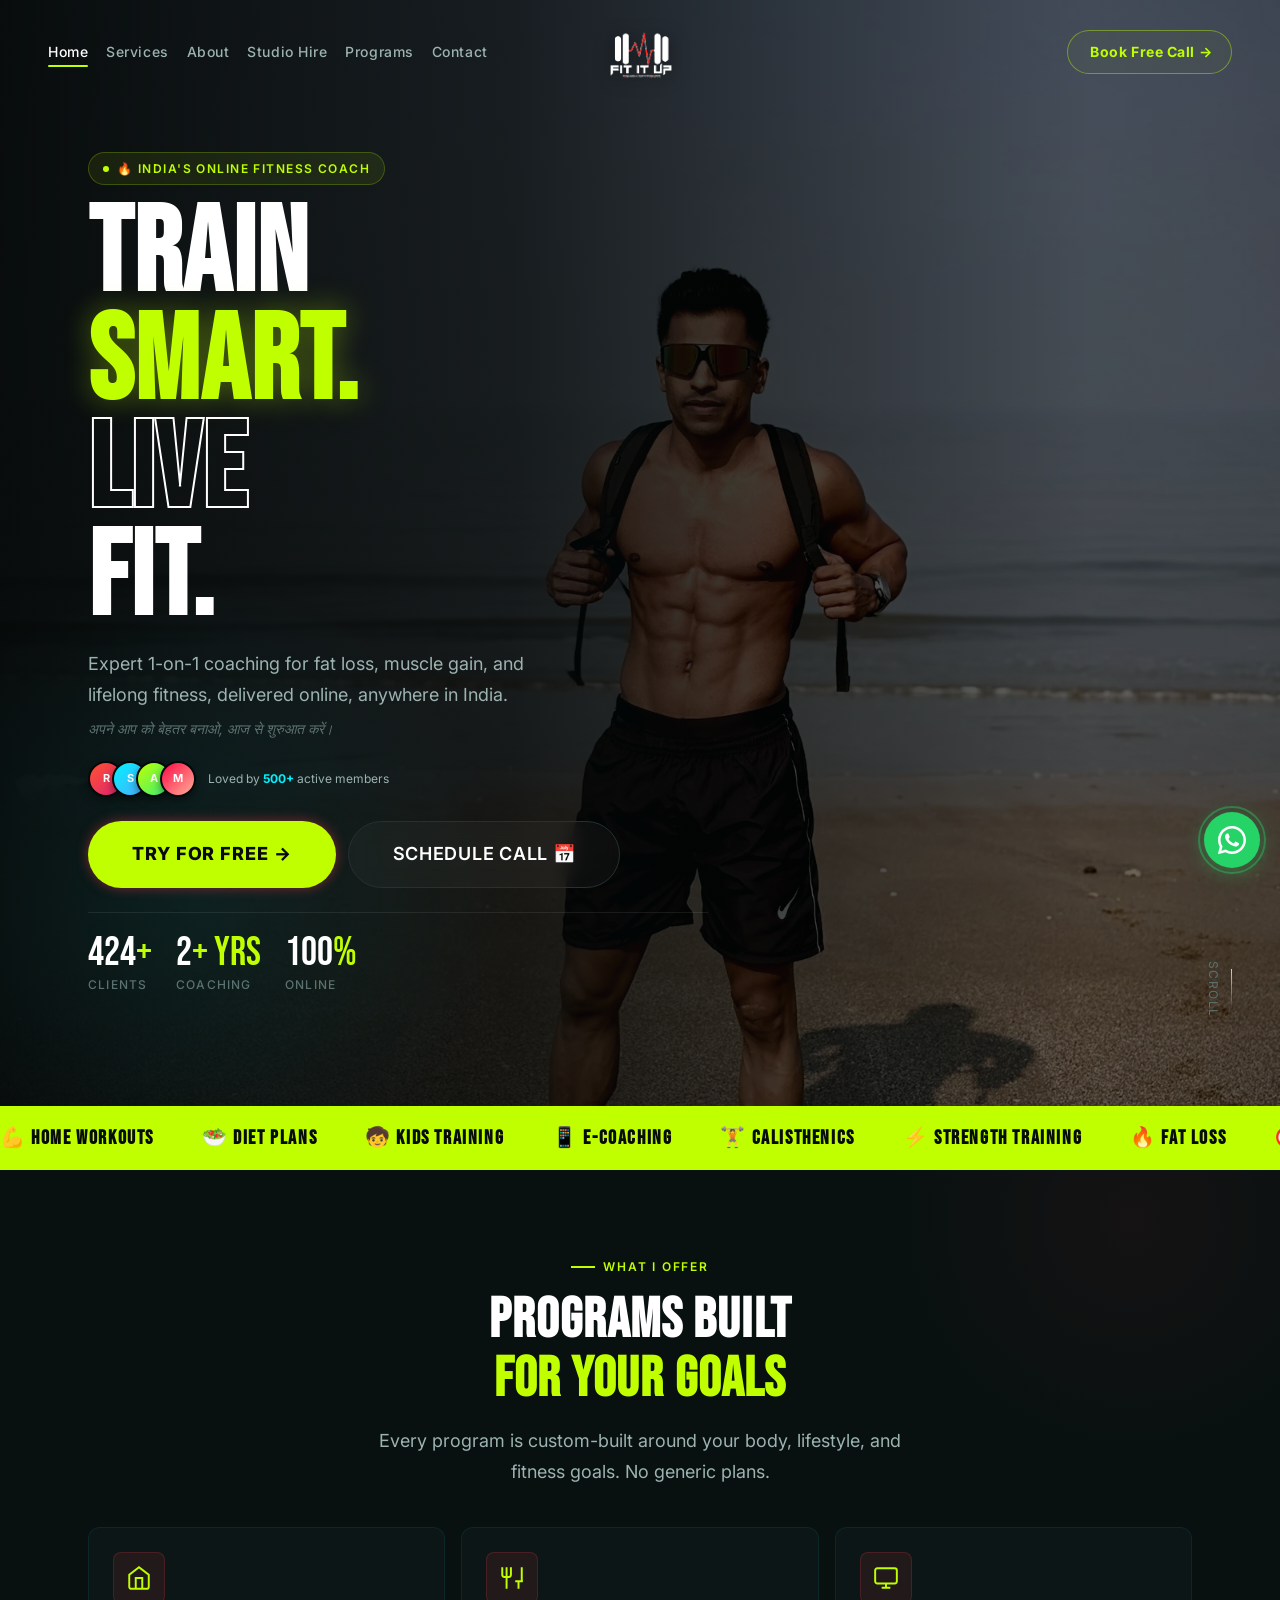
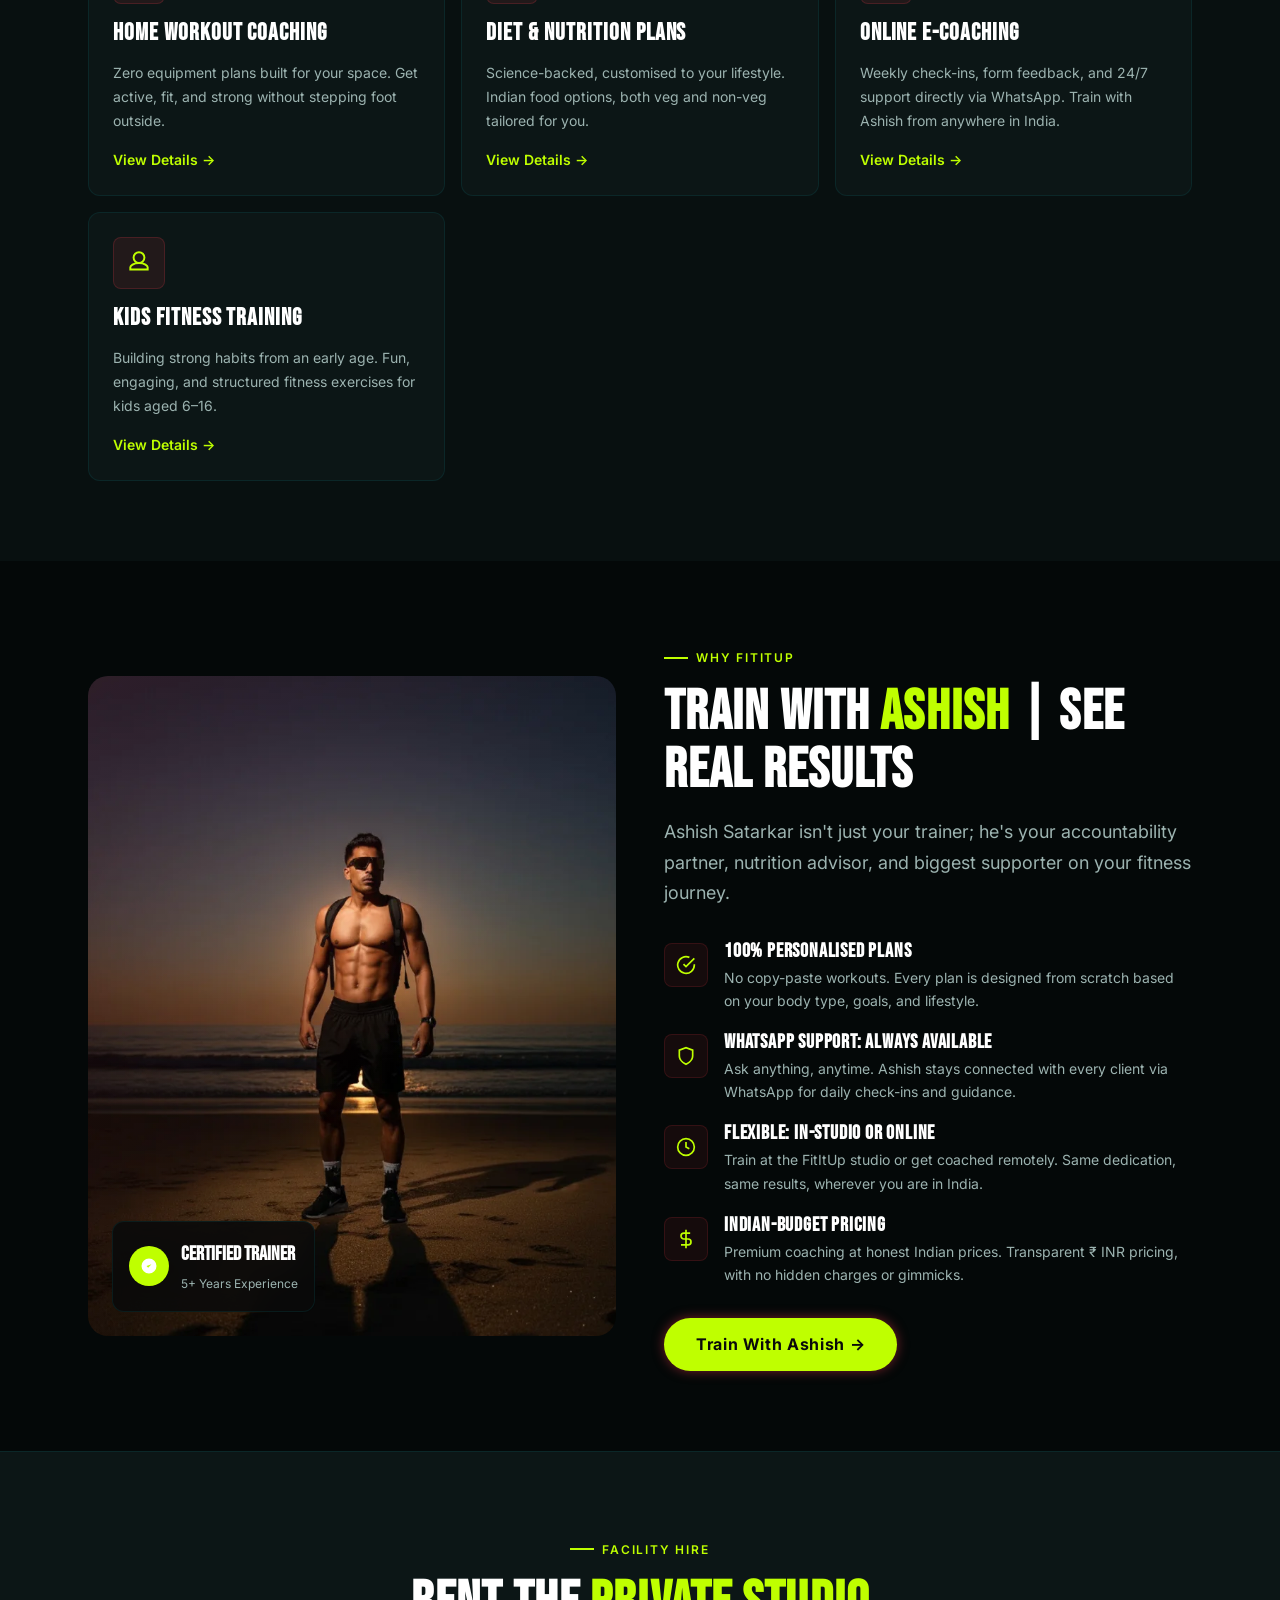
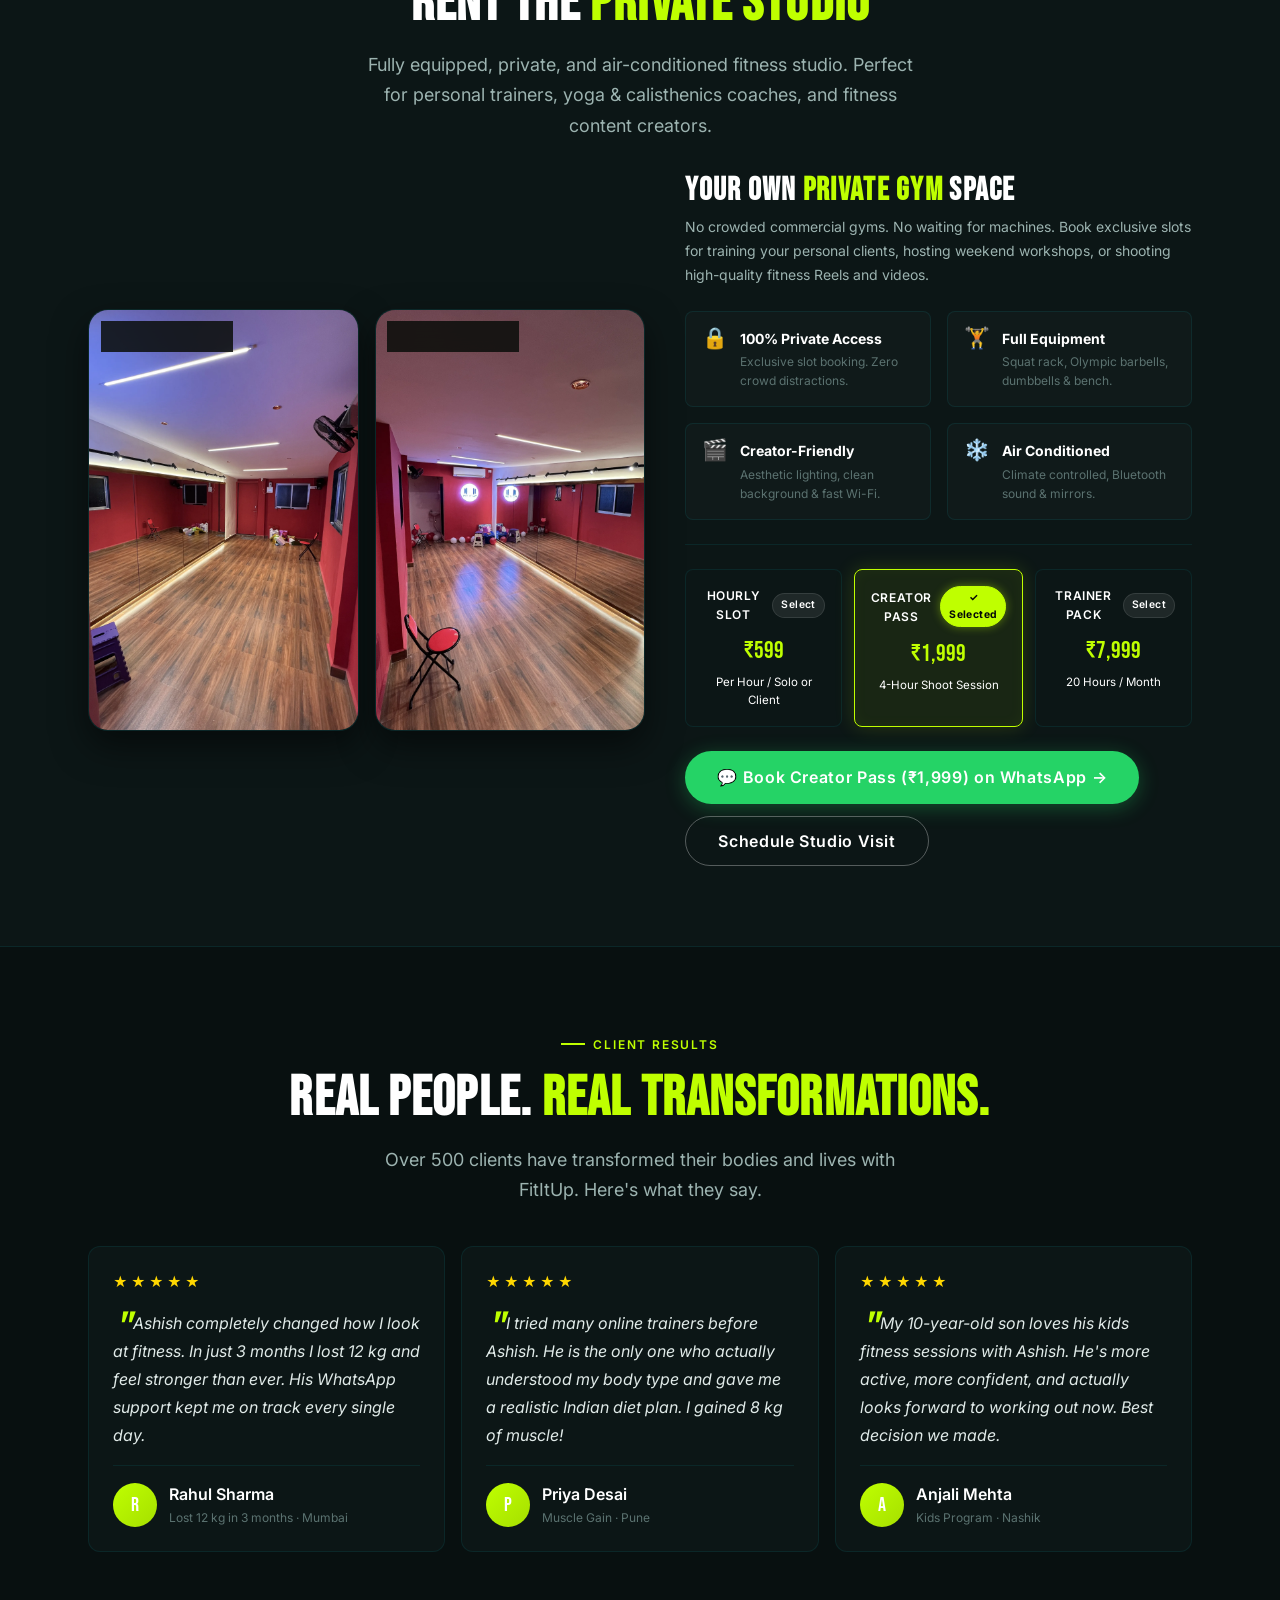
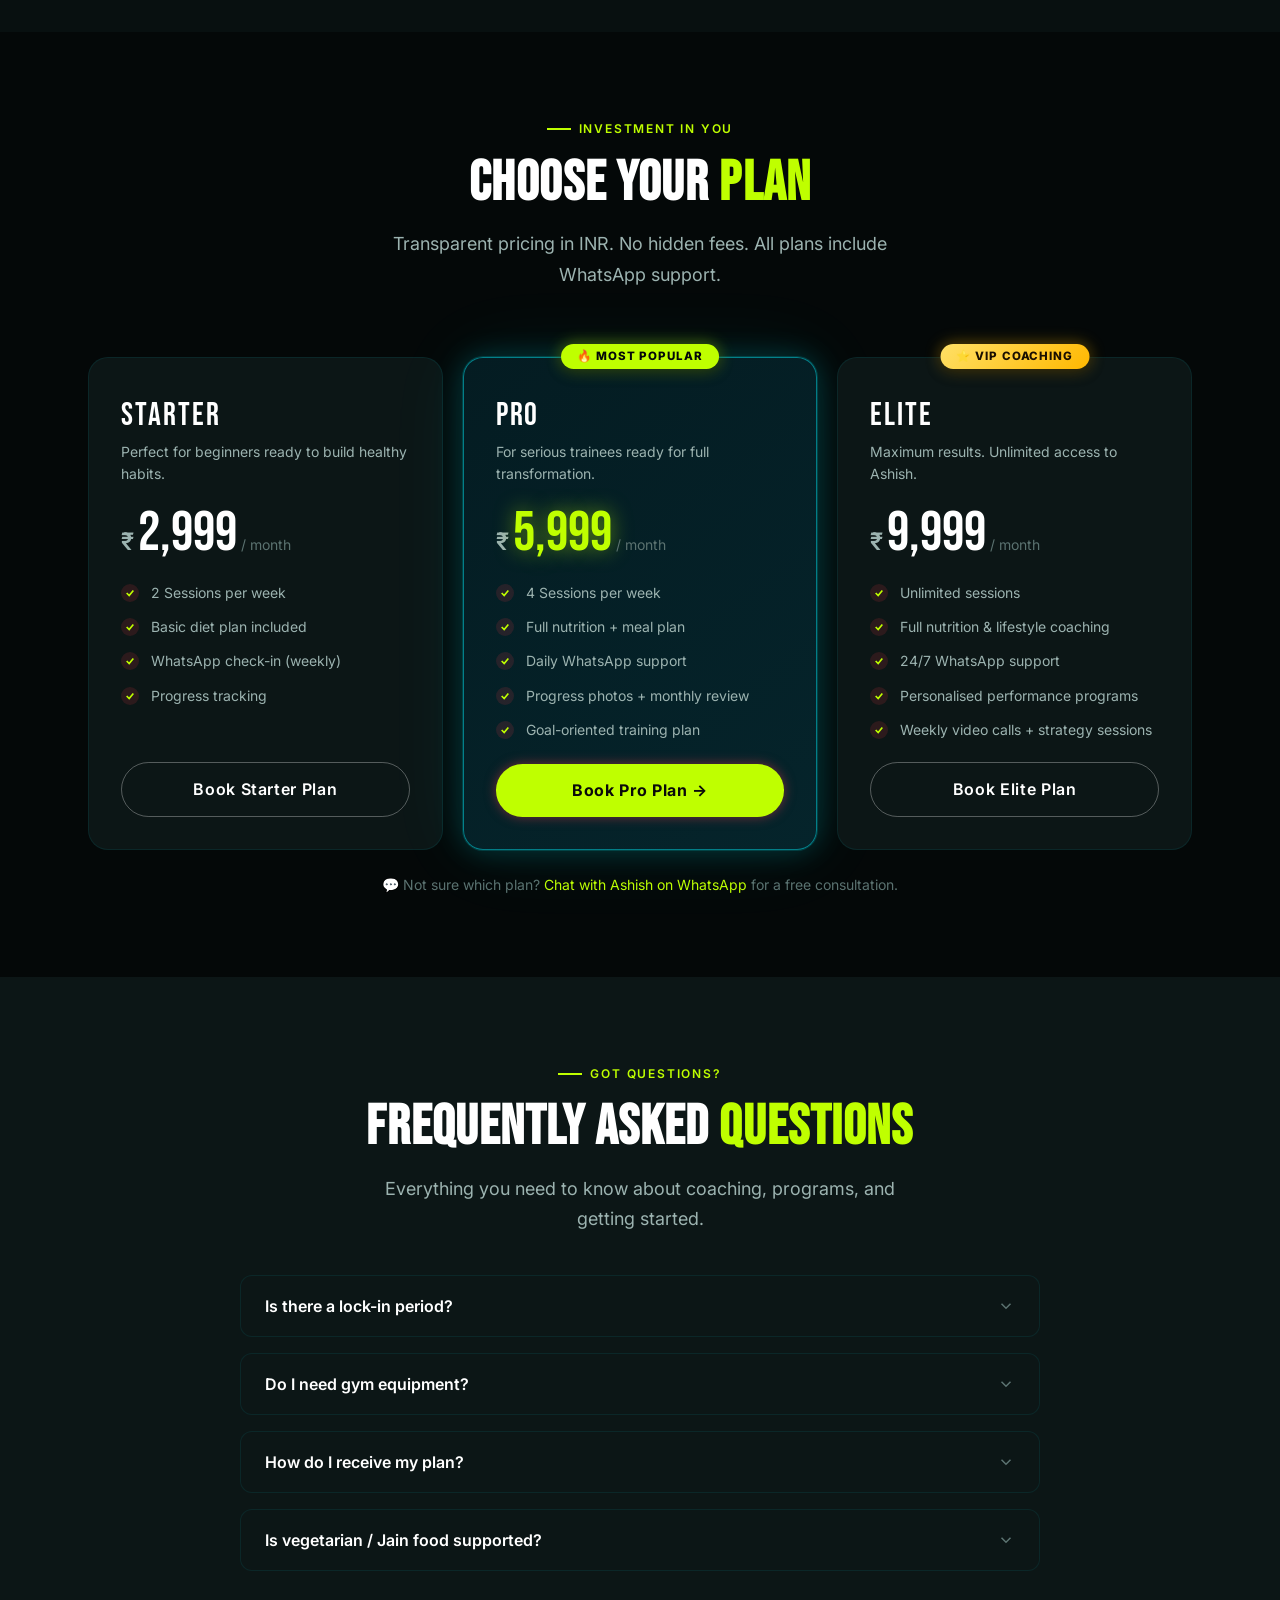
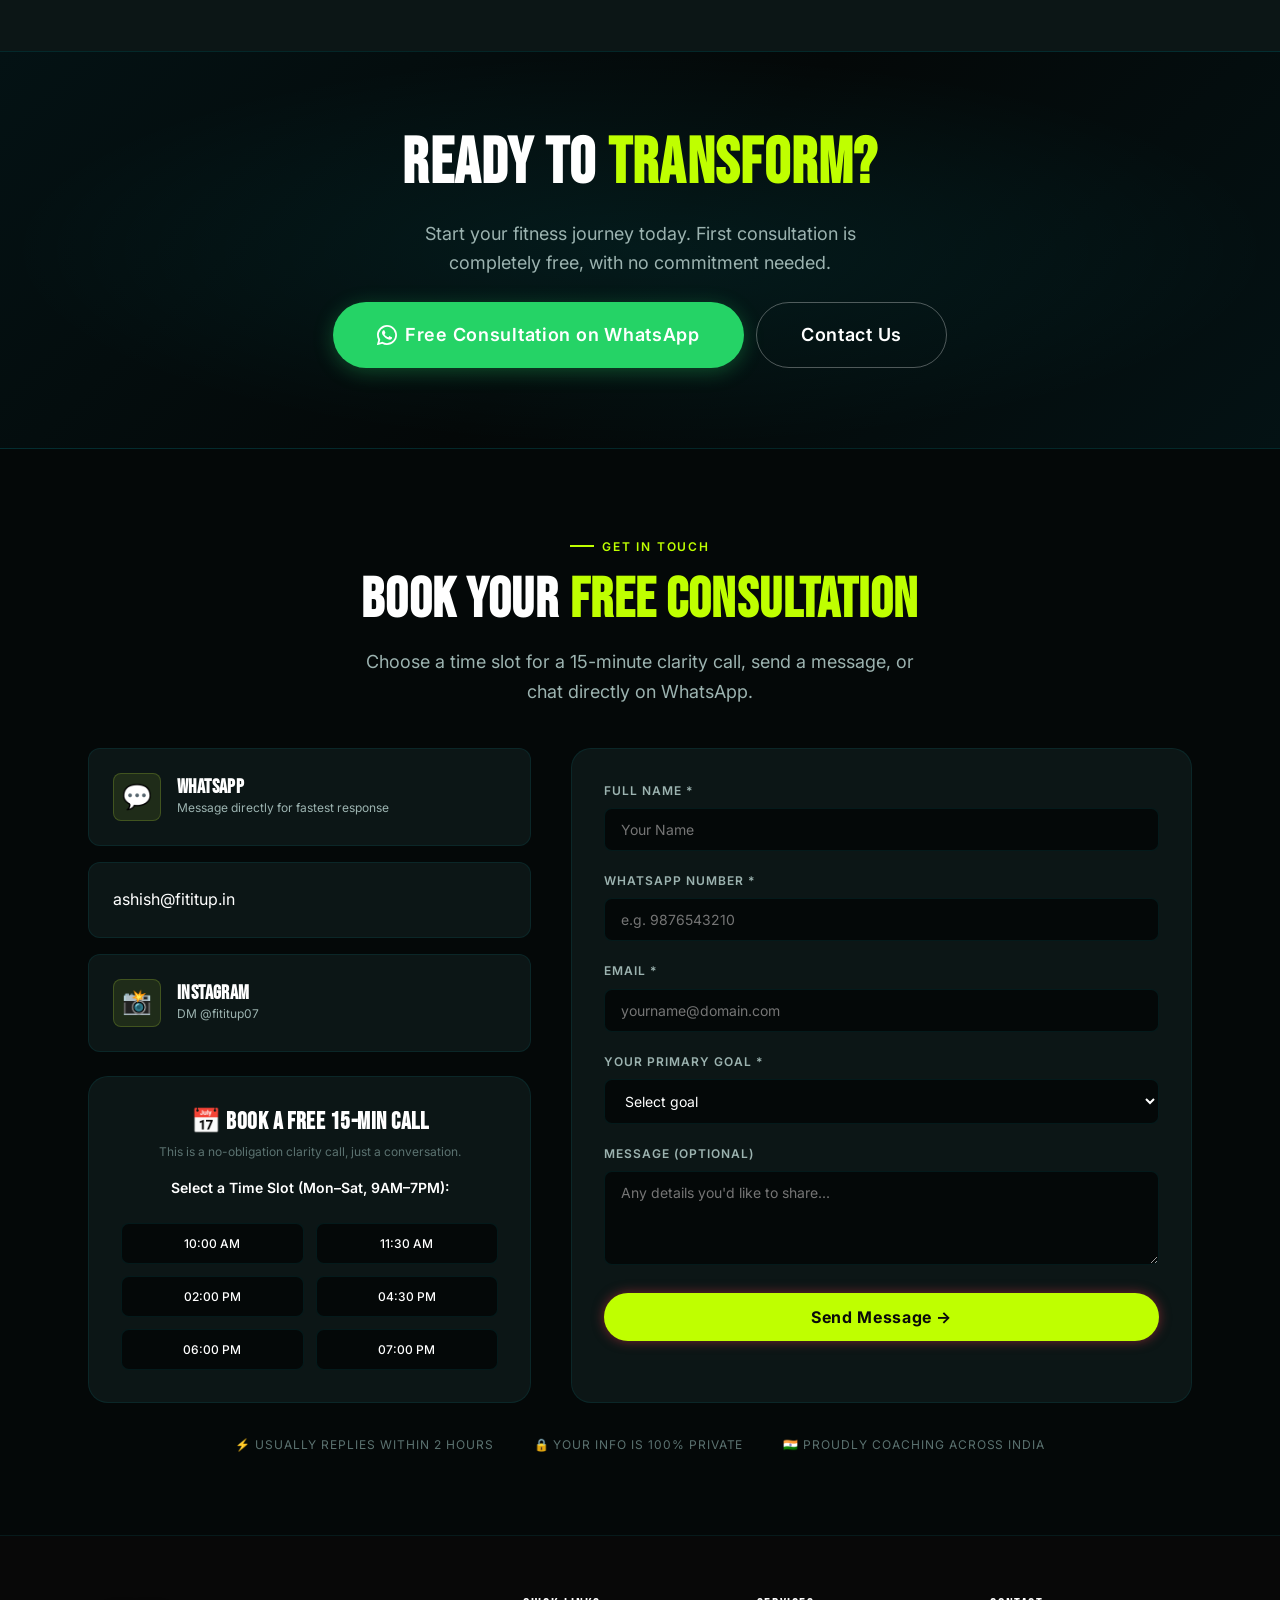
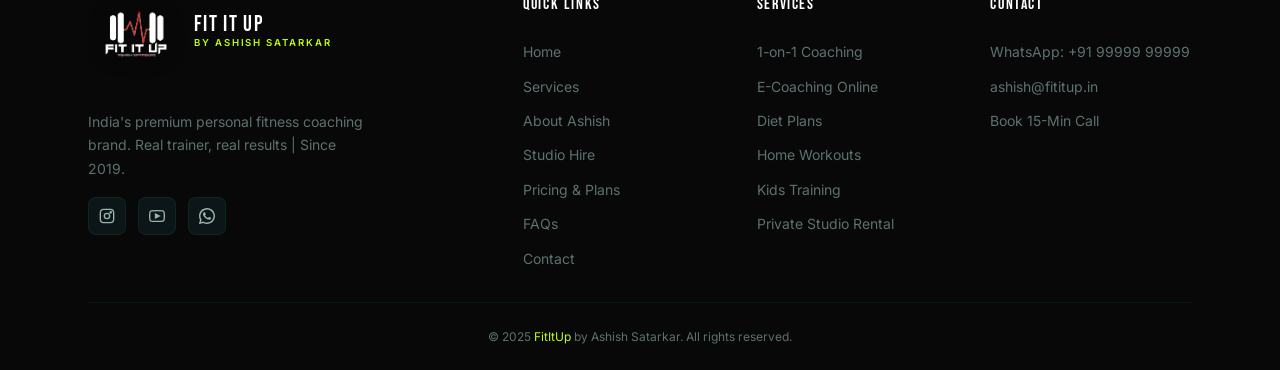
==== commit 3b28ce39: "Separate Coach Profile and Contact into independent cards with dedicated update buttons and systems" ====
--- a/index.html
+++ b/index.html
@@ -886,8 +886,8 @@
   <svg viewBox="0 0 24 24" fill="white"><path d="M17.472 14.382c-.297-.149-1.758-.867-2.03-.967-.273-.099-.471-.148-.67.15-.197.297-.767.966-.94 1.164-.173.199-.347.223-.644.075-.297-.15-1.255-.463-2.39-1.475-.883-.788-1.48-1.761-1.653-2.059-.173-.297-.018-.458.13-.606.134-.133.298-.347.446-.52.149-.174.198-.298.298-.497.099-.198.05-.371-.025-.52-.075-.149-.669-1.612-.916-2.207-.242-.579-.487-.5-.669-.51-.173-.008-.371-.01-.57-.01-.198 0-.52.074-.792.372-.272.297-1.04 1.016-1.04 2.479 0 1.462 1.065 2.875 1.213 3.074.149.198 2.096 3.2 5.077 4.487.709.306 1.262.489 1.694.625.712.227 1.36.195 1.871.118.571-.085 1.758-.719 2.006-1.413.248-.694.248-1.289.173-1.413-.074-.124-.272-.198-.57-.347z"/><path d="M12 0C5.373 0 0 5.373 0 12c0 2.123.554 4.122 1.524 5.862L.057 23.43a.5.5 0 0 0 .614.614l5.568-1.467A11.945 11.945 0 0 0 12 24c6.627 0 12-5.373 12-12S18.627 0 12 0zm0 21.818a9.818 9.818 0 0 1-5.004-1.37l-.36-.213-3.722.981.998-3.647-.234-.376A9.818 9.818 0 1 1 12 21.818z"/></svg>
 </a>
 
-<script src="js/cms-store.js?v=4"></script>
-<script src="js/app.js?v=4"></script>
+<script src="js/cms-store.js?v=5"></script>
+<script src="js/app.js?v=5"></script>
 <script>
   function toggleFooterCol(id) {
     const col = document.getElementById(id);
